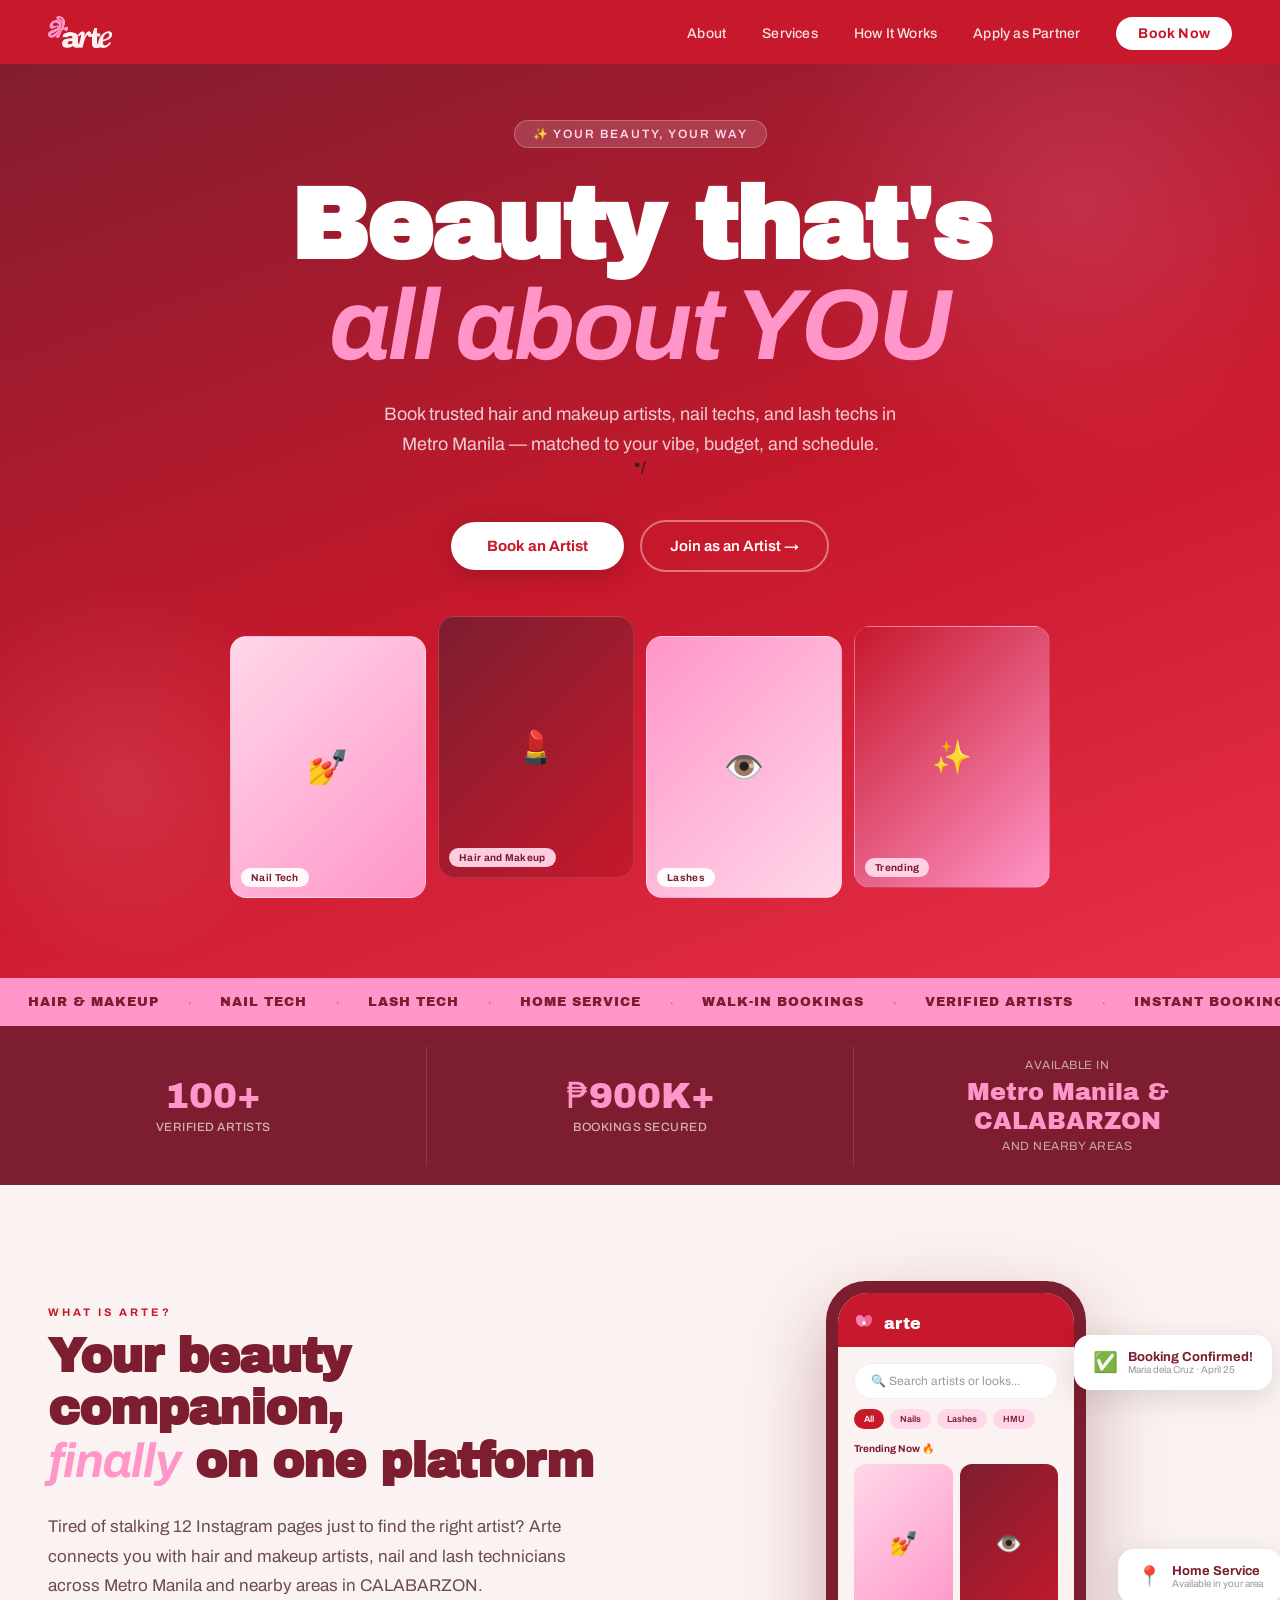
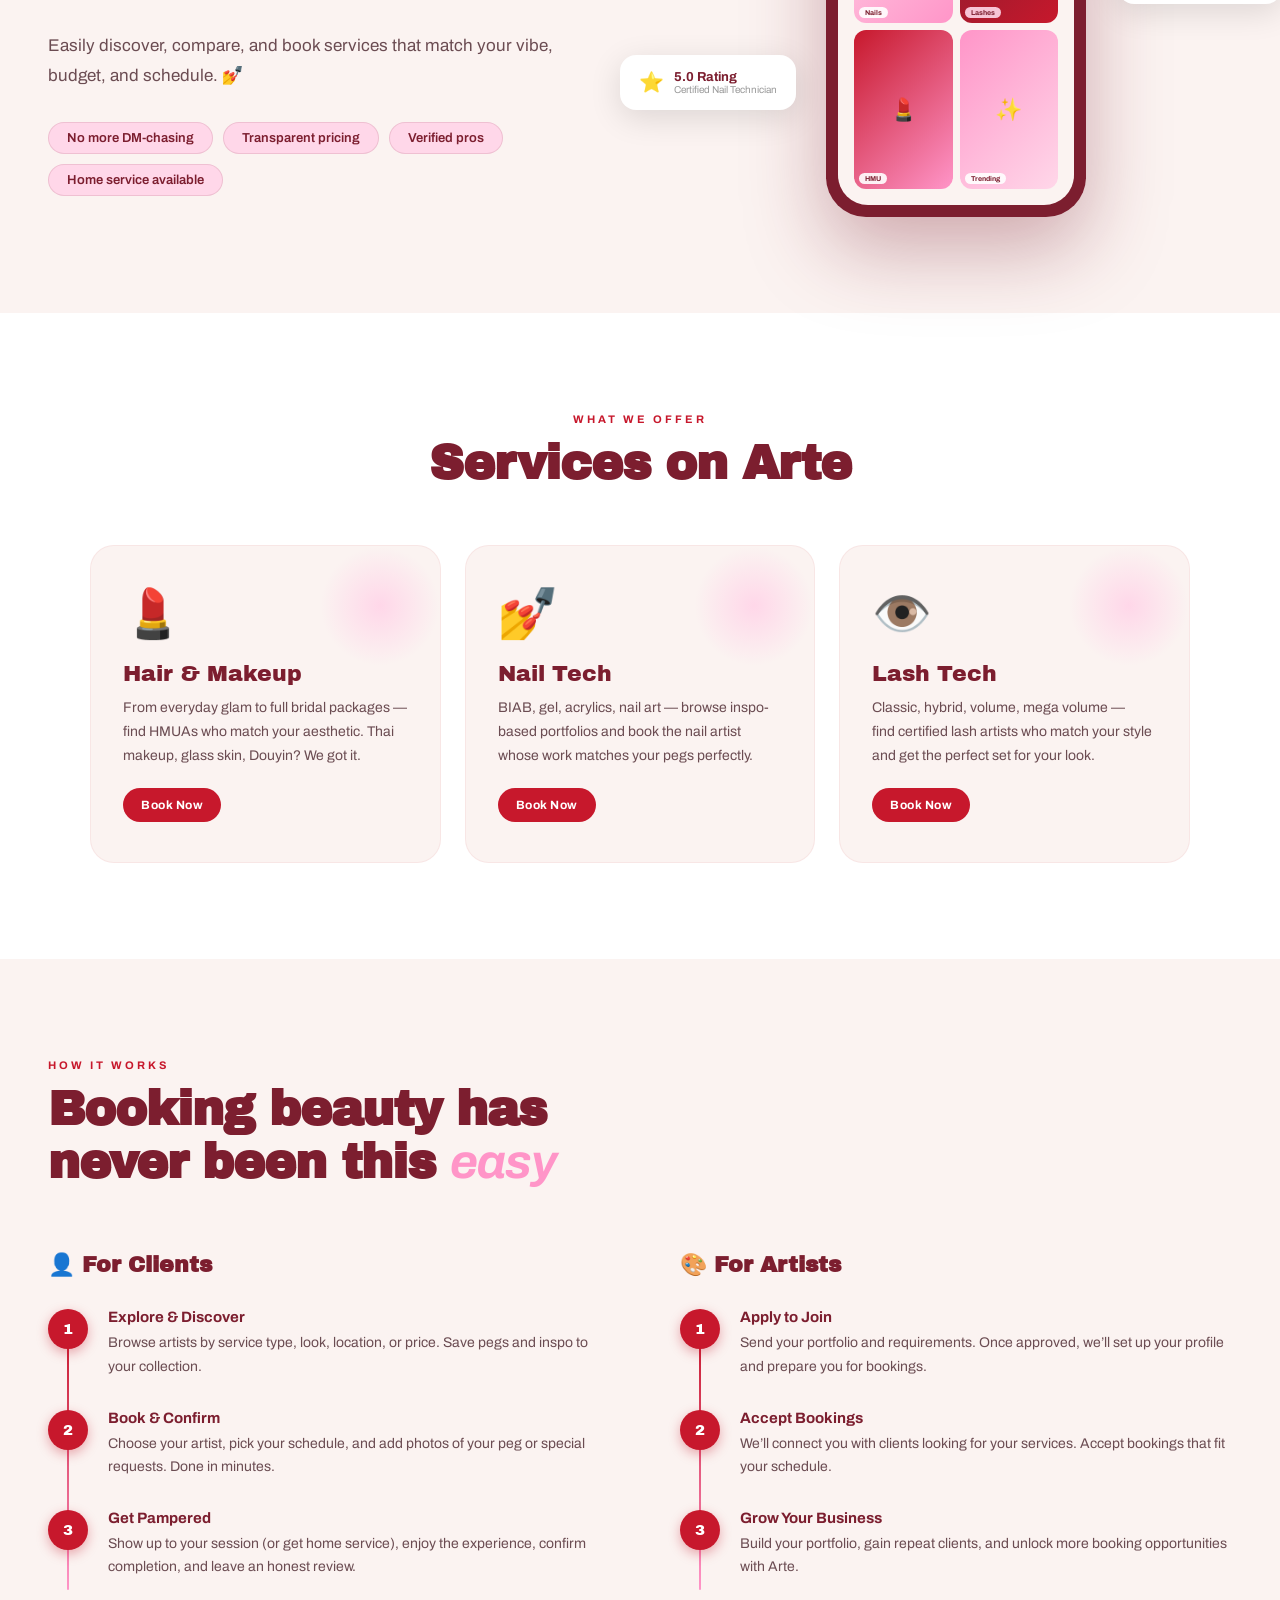
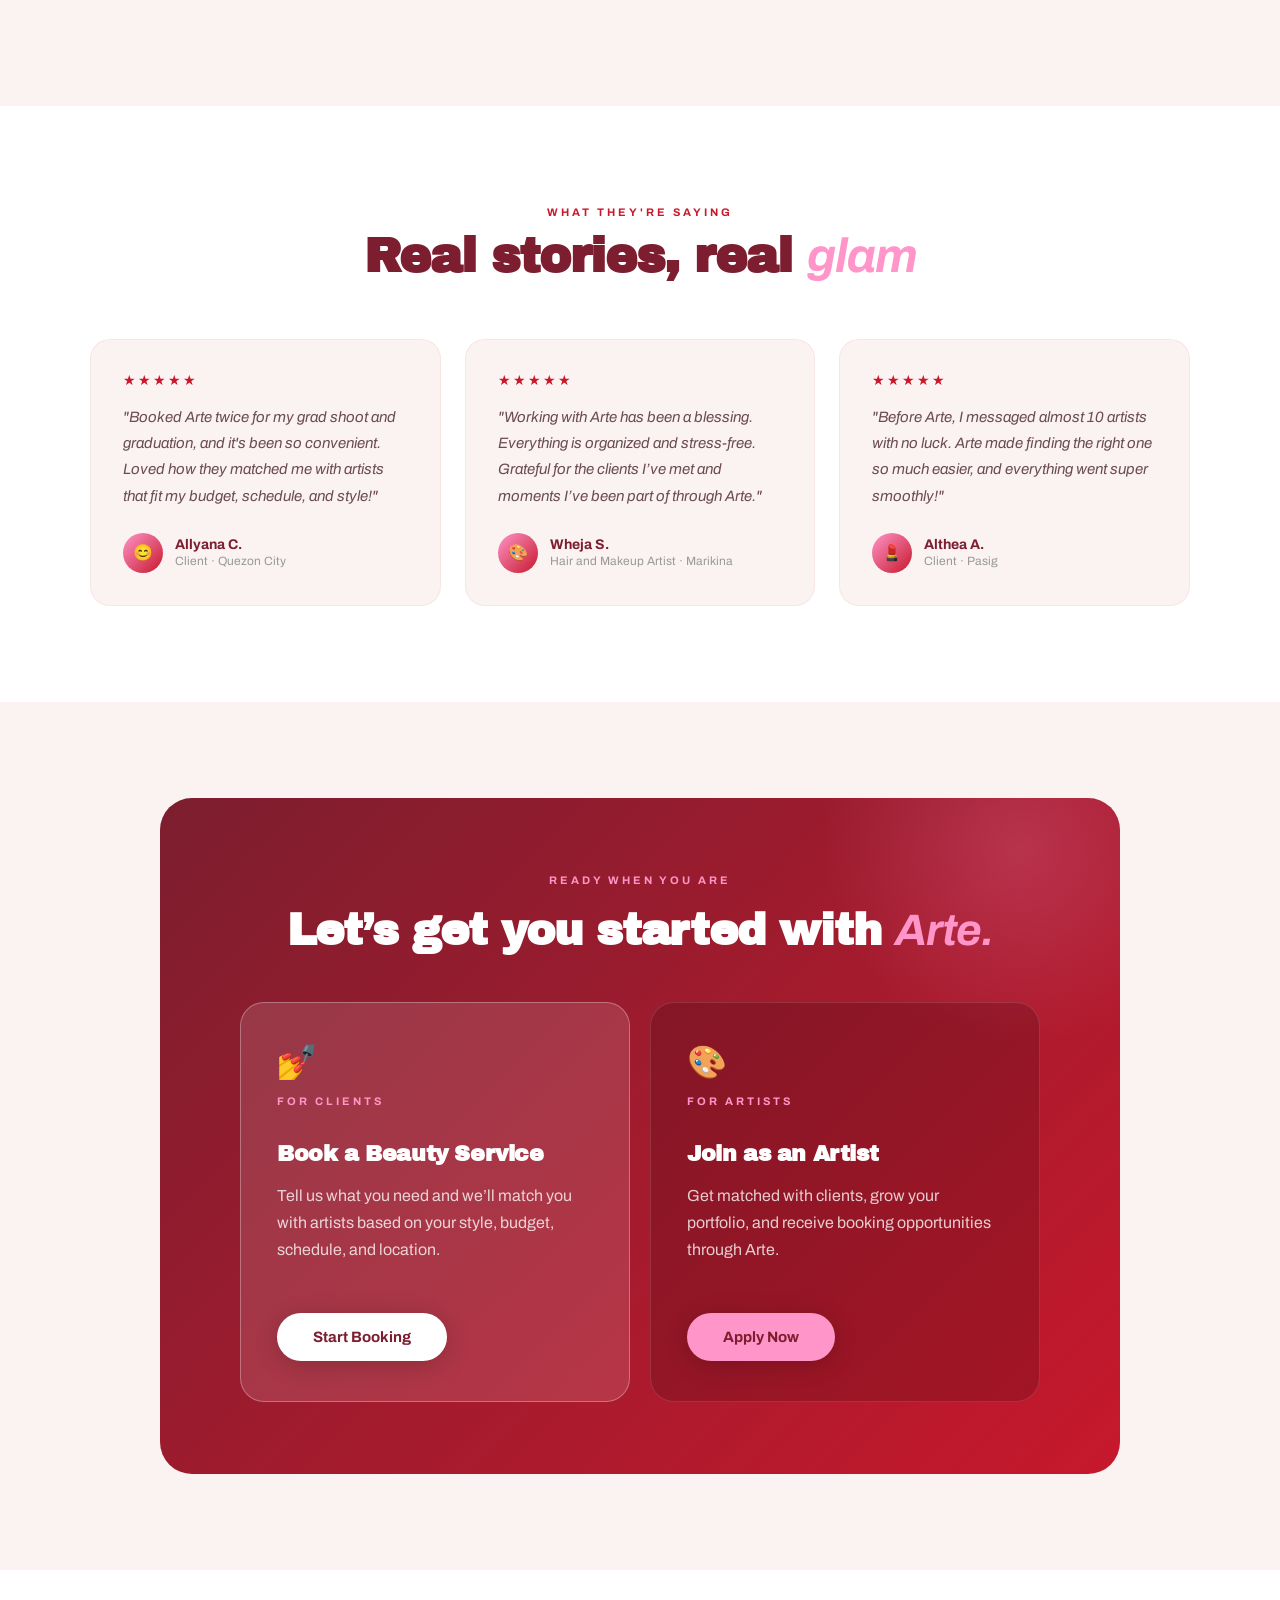
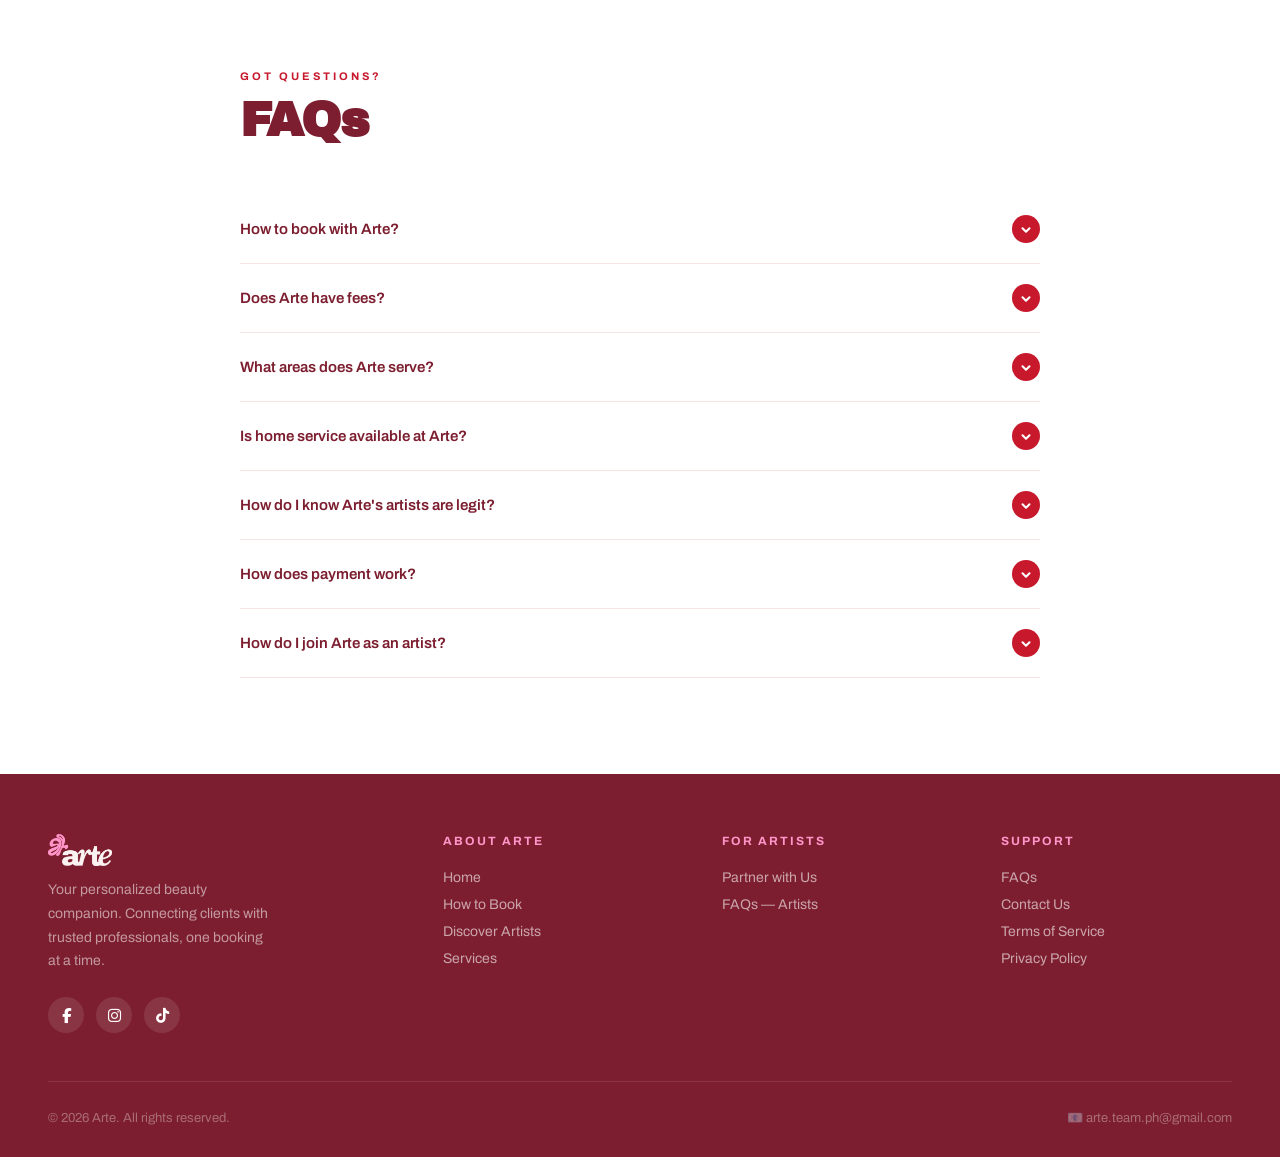
==== index.html @ f1c58ef0 "Add files via upload" ====
<!DOCTYPE html>
<html lang="en">
<head>
<meta charset="UTF-8">
<meta name="viewport" content="width=device-width, initial-scale=1.0">
<title>Arte — Book Hair & Makeup, Nail & Lash Services in Metro Manila</title>
<meta name="description" content="Book trusted hair and makeup artists, nail technicians, and lash techs in Metro Manila and nearby areas. Arte helps match you with beauty professionals based on your style, budget, schedule, and location.">
<link rel="canonical" href="https://arte.ph/">

<link rel="preconnect" href="https://fonts.googleapis.com">
<link rel="preconnect" href="https://fonts.gstatic.com" crossorigin>
<link href="https://fonts.googleapis.com/css2?family=Archivo+Black&family=Archivo:ital,wght@0,300;0,400;0,500;0,600;1,400;1,700&family=UKIJ+Ruqi&display=swap" rel="stylesheet">
<link rel="stylesheet" href="https://cdnjs.cloudflare.com/ajax/libs/font-awesome/6.5.0/css/all.min.css">
<link rel="stylesheet" href="styles.css">

<meta property="og:type" content="website">
<meta property="og:title" content="Arte — Find & Book Your Look">
<meta property="og:description" content="Find and book trusted beauty professionals based on your style, budget, and schedule.">
<meta property="og:image" content="https://arte.ph/images/og-cover.jpg">
<meta property="og:url" content="https://arte.ph/">

</head>

<script>
  fetch('components/header.html')
    .then(res => res.text())
    .then(data => document.getElementById('header').innerHTML = data);

  fetch('components/footer.html')
    .then(res => res.text())
    .then(data => document.getElementById('footer').innerHTML = data);
</script>

<body>

<!-- NAV -->
<div id="header"></div>

<!-- HERO -->
<section class="hero">
  <div class="hero-eyebrow">✨ Your beauty, your way</div>
  <h1 class="hero-headline">Beauty that's<br><em>all about YOU</em></h1>
  <p class="hero-sub">Book trusted hair and makeup artists, nail techs, and lash techs in Metro Manila — matched to your vibe, budget, and schedule.</p>*/
  <!-- SUB-TEXT UNDER HERO
   <p class="hero-sub-small">
    Available across Metro Manila and nearby areas in CALABARZON.
  </p>
  -->
  <div class="hero-actions">
    <a href="how-to-book.html" class="btn-primary">Book an Artist</a>
    <a href="for-artists.html" class="btn-ghost">Join as an Artist →</a>
  </div>
  <div class="hero-mosaic">
    <div class="mosaic-item" style="background: linear-gradient(135deg,#FFD7E9,#FF95C8);">
      <div class="mosaic-placeholder">💅</div>
      <span class="mosaic-tag">Nail Tech</span>
    </div>
    <div class="mosaic-item" style="background: linear-gradient(135deg,#7C1E2F,#C7182C);">
      <div class="mosaic-placeholder">💄</div>
      <span class="mosaic-tag" style="background: rgba(255,215,233,0.95);">Hair and Makeup</span>
    </div>
    <div class="mosaic-item" style="background: linear-gradient(135deg,#FF95C8,#FFD7E9);">
      <div class="mosaic-placeholder">👁️</div>
      <span class="mosaic-tag">Lashes</span>
    </div>
    <div class="mosaic-item" style="background: linear-gradient(135deg,#C7182C,#FF95C8);">
      <div class="mosaic-placeholder">✨</div>
      <span class="mosaic-tag" style="background: rgba(255,215,233,0.95);">Trending</span>
    </div>
  </div>
</section>

<!-- MARQUEE -->
<div class="marquee-strip">
  <div class="marquee-inner">
    <span class="marquee-item">Hair &amp; Makeup</span><span class="marquee-dot">·</span>
    <span class="marquee-item">Nail Tech</span><span class="marquee-dot">·</span>
    <span class="marquee-item">Lash Tech</span><span class="marquee-dot">·</span>
    <span class="marquee-item">Home Service</span><span class="marquee-dot">·</span>
    <span class="marquee-item">Walk-In Bookings</span><span class="marquee-dot">·</span>
    <span class="marquee-item">Verified Artists</span><span class="marquee-dot">·</span>
    <span class="marquee-item">Instant Booking</span><span class="marquee-dot">·</span>
    <span class="marquee-item">Arte PH</span><span class="marquee-dot">·</span>
    <!-- duplicate for seamless loop -->
    <span class="marquee-item">Hair &amp; Makeup</span><span class="marquee-dot">·</span>
    <span class="marquee-item">Nail Tech</span><span class="marquee-dot">·</span>
    <span class="marquee-item">Lash Tech</span><span class="marquee-dot">·</span>
    <span class="marquee-item">Home Service</span><span class="marquee-dot">·</span>
    <span class="marquee-item">Walk-In Bookings</span><span class="marquee-dot">·</span>
    <span class="marquee-item">Verified Artists</span><span class="marquee-dot">·</span>
    <span class="marquee-item">Instant Booking</span><span class="marquee-dot">·</span>
    <span class="marquee-item">Arte PH</span><span class="marquee-dot">·</span>
  </div>
</div>

<!-- STATS -->
<div class="stat-strip">
  <div class="stat-item reveal">
    <div class="stat-number">100+</div>
    <div class="stat-label">Verified Artists</div>
  </div>
  <div class="stat-item reveal">
    <div class="stat-number">₱900K+</div>
    <div class="stat-label">Bookings Secured</div>
  </div>
  <div class="stat-item reveal service-area">
    <div class="area-label">Available in</div>
    <div class="area-main">Metro Manila & CALABARZON</div>
    <div class="area-sub">and nearby areas</div>
  </div>
</div>

<!-- WHAT IS ARTE -->
<section id="about" style="padding: 96px 48px; background: var(--cream);">
  <div class="about section-wrap reveal">
    <div class="about-text">
      <div class="section-label">What is Arte?</div>
      <h2 class="section-title">Your beauty companion,<br><em>finally</em> on one platform</h2>
      <p>Tired of stalking 12 Instagram pages just to find the right artist? Arte connects you with hair and makeup artists, nail and lash technicians across Metro Manila and nearby areas in CALABARZON. <br><br>Easily discover, compare, and book services that match your vibe, budget, and schedule. 💅</p>
      <div class="about-badges">
        <span class="badge">No more DM-chasing</span>
        <span class="badge">Transparent pricing</span>
        <span class="badge">Verified pros</span>
        <span class="badge">Home service available</span>
      </div>
    </div>
    <div class="about-visual" style="display:flex; align-items:center; justify-content:center; position:relative; min-height: 460px;">
      <div class="phone-mockup">
        <div class="phone-shell">
          <div class="phone-screen">
            <div class="phone-header">
              <svg width="20" height="20" viewBox="0 0 36 36" fill="none">
                <ellipse cx="12" cy="14" rx="8" ry="11" fill="#FF95C8" opacity="0.85" transform="rotate(-25 12 14)"/>
                <ellipse cx="24" cy="14" rx="8" ry="11" fill="#FF95C8" opacity="0.65" transform="rotate(25 24 14)"/>
                <circle cx="18" cy="18" r="3" fill="#fff" opacity="0.9"/>
              </svg>
              <span class="phone-logo">arte</span>
            </div>
            <div class="phone-content">
              <div class="phone-search">🔍 Search artists or looks...</div>
              <div class="phone-filters">
                <span class="phone-filter active">All</span>
                <span class="phone-filter">Nails</span>
                <span class="phone-filter">Lashes</span>
                <span class="phone-filter">HMU</span>
              </div>
              <div style="font-size:10px; font-weight:700; color:#7C1E2F; margin-top:4px;">Trending Now 🔥</div>
              <div class="phone-grid">
                <div class="phone-card" style="background: linear-gradient(135deg,#FFD7E9,#FF95C8);">💅<span class="phone-card-tag">Nails</span></div>
                <div class="phone-card" style="background: linear-gradient(135deg,#7C1E2F,#C7182C);">👁️<span class="phone-card-tag" style="background:rgba(255,215,233,0.9); color:#7C1E2F;">Lashes</span></div>
                <div class="phone-card" style="background: linear-gradient(135deg,#C7182C,#FF95C8);">💄<span class="phone-card-tag">HMU</span></div>
                <div class="phone-card" style="background: linear-gradient(135deg,#FF95C8,#FFD7E9);">✨<span class="phone-card-tag">Trending</span></div>
              </div>
            </div>
          </div>
        </div>
      </div>
      <div class="float-card float-card-1">
        <span class="icon">✅</span>
        <div>
          <strong>Booking Confirmed!</strong>
          <small>Maria dela Cruz  · April 25</small>
        </div>
      </div>
      <div class="float-card float-card-2">
        <span class="icon">⭐</span>
        <div>
          <strong>5.0 Rating</strong>
          <small>Certified Nail Technician</small>
        </div>
      </div>
      <div class="float-card float-card-3">
        <span class="icon">📍</span>
        <div>
          <strong>Home Service</strong>
          <small>Available in your area</small>
        </div>
      </div>
    </div>
  </div>
</section>

<!-- SERVICES -->
<section id="services" class="services-section">
  <div class="section-label">What We Offer</div>
  <h2 class="section-title">Services on Arte</h2>
  <div class="services-grid reveal">
    <div class="service-card">
      <span class="service-emoji">💄</span>
      <div class="service-name">Hair &amp; Makeup</div>
      <p class="service-desc">From everyday glam to full bridal packages — find HMUAs who match your aesthetic. Thai makeup, glass skin, Douyin? We got it.</p>
      <a href="https://how-to-book.html" class="service-btn">Book Now</a>
    </div>
    <div class="service-card">
      <span class="service-emoji">💅</span>
      <div class="service-name">Nail Tech</div>
      <p class="service-desc">BIAB, gel, acrylics, nail art — browse inspo-based portfolios and book the nail artist whose work matches your pegs perfectly.</p>
      <a href="https://how-to-book.html" class="service-btn">Book Now</a>
    </div>
    <div class="service-card">
      <span class="service-emoji">👁️</span>
      <div class="service-name">Lash Tech</div>
      <p class="service-desc">Classic, hybrid, volume, mega volume — <br> find certified lash artists who match your style and get the perfect set for your look.</p>
      <a href="https://how-to-book.html" class="service-btn">Book Now</a>
    </div>
  </div>
</section>

<!-- HOW IT WORKS -->
<section id="how" style="padding: 96px 48px; background: var(--cream);">
  <div class="section-wrap">
    <div class="section-label reveal">How It Works</div>
    <h2 class="section-title reveal" style="max-width: 520px; margin-bottom: 64px;">Booking beauty has never been this <em>easy</em></h2>
    <div class="how-section">
      <div class="how-block reveal">
        <h3>👤 For Clients</h3>
        <div class="steps">
          <div class="step">
            <div class="step-num">1</div>
            <div class="step-content">
              <h4>Explore &amp; Discover</h4>
              <p>Browse artists by service type, look, location, or price. Save pegs and inspo to your collection.</p>
            </div>
          </div>
          <div class="step">
            <div class="step-num">2</div>
            <div class="step-content">
              <h4>Book &amp; Confirm</h4>
              <p>Choose your artist, pick your schedule, and add photos of your peg or special requests. Done in minutes.</p>
            </div>
          </div>
          <div class="step">
            <div class="step-num">3</div>
            <div class="step-content">
              <h4>Get Pampered</h4>
              <p>Show up to your session (or get home service), enjoy the experience, confirm completion, and leave an honest review.</p>
            </div>
          </div>
        </div>
      </div>
      <div class="how-block reveal">
        <h3>🎨 For Artists</h3>
        <div class="steps">
          <div class="step">
            <div class="step-num">1</div>
            <div class="step-content">
              <h4>Apply to Join</h4>
              <p>Send your portfolio and requirements. Once approved, we’ll set up your profile and prepare you for bookings.</p>
            </div>
          </div>
          <div class="step">
            <div class="step-num">2</div>
            <div class="step-content">
              <h4>Accept Bookings</h4>
              <p>We’ll connect you with clients looking for your services. Accept bookings that fit your schedule.</p>
            </div>
          </div>
          <div class="step">
            <div class="step-num">3</div>
            <div class="step-content">
              <h4>Grow Your Business</h4>
              <p>Build your portfolio, gain repeat clients, and unlock more booking opportunities with Arte.</p>
            </div>
          </div>
        </div>
      </div>
    </div>
  </div>
</section>

<!-- TESTIMONIALS -->
<section class="testimonials">
  <div class="section-label" style="text-align:center;">What They're Saying</div>
  <h2 class="section-title">Real stories, real <em>glam</em></h2>
  <div class="testi-grid reveal">
    <div class="testi-card">
      <div class="testi-stars">★★★★★</div>
      <p class="testi-quote">"Booked Arte twice for my grad shoot and graduation, and it's been so convenient. Loved how they matched me with artists that fit my budget, schedule, and style!"</p>
      <div class="testi-author">
        <div class="testi-avatar">😊</div>
        <div>
          <div class="testi-name">Allyana C.</div>
          <div class="testi-role">Client · Quezon City</div>
        </div>
      </div>
    </div>
    <div class="testi-card">
      <div class="testi-stars">★★★★★</div>
      <p class="testi-quote">"Working with Arte has been a blessing. Everything is organized and stress-free. Grateful for the clients I’ve met and moments I’ve been part of through Arte."</p>
      <div class="testi-author">
        <div class="testi-avatar">🎨</div>
        <div>
          <div class="testi-name">Wheja S.</div>
          <div class="testi-role">Hair and Makeup Artist · Marikina</div>
        </div>
      </div>
    </div>
    <div class="testi-card">
      <div class="testi-stars">★★★★★</div>
      <p class="testi-quote">"Before Arte, I messaged almost 10 artists with no luck. Arte made finding the right one so much easier, and everything went super smoothly!"</p>
      <div class="testi-author">
        <div class="testi-avatar">💄</div>
        <div>
          <div class="testi-name">Althea A.</div>
          <div class="testi-role">Client · Pasig</div>
        </div>
      </div>
    </div>
  </div>
</section>

<!-- PARTNER -->
<section id="partner" class="partner-section">
  <div class="partner-inner" style="flex-direction: column; gap: 12px; max-width: 960px;">
    <div class="section-label reveal">Ready when you are</div>
    <h2 class="section-title reveal" style="margin-bottom: 48px;">Let’s get you started with <em>Arte.</em></h2>
    <div class="partner-split reveal">

      <!-- Clients -->
      <div class="partner-card partner-card-light">
        <span style="font-size: 32px;">💅</span>
        <div class="section-label" style="color: var(--pink);">For Clients</div>
        <h3 class="partner-card-title">Book a Beauty Service</h3>
        <p class="partner-card-text">Tell us what you need and we’ll match you with artists based on your style, budget, schedule, and location.</p>
        <a href="how-to-book.html" class="btn-primary" style="background: var(--white); color: var(--red-dark);">Start Booking</a>
      </div>

      <!-- Artists -->
      <div class="partner-card partner-card-dark">
        <span style="font-size: 32px;">🎨</span>
        <div class="section-label" style="color: var(--pink);">For Artists</div>
        <h3 class="partner-card-title">Join as an Artist</h3>
        <p class="partner-card-text">Get matched with clients, grow your portfolio, and receive booking opportunities through Arte.</p>
        <a href="for-artists.html" class="btn-primary" style="background: var(--pink); color: var(--red-dark);">Apply Now</a>
      </div>

    </div>
  </div>
</section>

<!-- FAQ -->
<section id="faqs" style="padding: 96px 48px; background: var(--white);">
  <div class="faq-section" style="padding:0; max-width:800px; margin:0 auto;">
    <div class="section-label reveal">Got Questions?</div>
    <h2 class="section-title reveal">FAQs</h2>
    <div style="margin-top: 40px;">
      <div class="faq-item reveal" onclick="toggleFaq(this)">
        <div class="faq-question">How to book with Arte? 

          <span class="faq-toggle">
            <svg viewBox="0 0 24 24">
              <path d="M6 9l6 6 6-6" stroke="currentColor" stroke-width="3.5" fill="none" stroke-linecap="round" stroke-linejoin="round"/>
            </svg>
          </span>

        </div>
        <div class="faq-answer">Browse artists, choose your service, pick a time slot, add your pegs or requests, and confirm. After the booking is confirmed, the artist will contact you to finalize the details.</div>
      </div>
      <div class="faq-item reveal" onclick="toggleFaq(this)">
        <div class="faq-question">Does Arte have fees? 

          <span class="faq-toggle">
            <svg viewBox="0 0 24 24">
              <path d="M6 9l6 6 6-6" stroke="currentColor" stroke-width="3.5" fill="none" stroke-linecap="round" stroke-linejoin="round"/>
            </svg>
          </span>

        </div>
        <div class="faq-answer">Arte Access applies per booking: ₱250 for bookings below ₱5,000, or 5% for bookings ₱5,000 and above. This covers artist matching, coordination, and booking support, including last-minute changes.</div>
      </div>
      
      <div class="faq-item reveal" onclick="toggleFaq(this)">
        <div class="faq-question">What areas does Arte serve? 

          <span class="faq-toggle">
            <svg viewBox="0 0 24 24">
              <path d="M6 9l6 6 6-6" stroke="currentColor" stroke-width="3.5" fill="none" stroke-linecap="round" stroke-linejoin="round"/>
            </svg>
          </span>

        </div>
        <div class="faq-answer">Arte primarily operates across Metro Manila and nearby areas in CALABARZON, but we’re not limited to these locations. If you’re outside these areas, let us know and we’ll do our best to assist you.</div>
      </div>

      <div class="faq-item reveal" onclick="toggleFaq(this)">
        <div class="faq-question">Is home service available at Arte? 

          <span class="faq-toggle">
            <svg viewBox="0 0 24 24">
              <path d="M6 9l6 6 6-6" stroke="currentColor" stroke-width="3.5" fill="none" stroke-linecap="round" stroke-linejoin="round"/>
            </svg>
          </span>

        </div>
        <div class="faq-answer">Yes, home service is available! When booking, you can choose between Walk-In (going to the artist's studio) or Home Service (that artist will come to you). Home service requires you to provide your address, and travel fees may apply.</div>
      </div>

      <div class="faq-item reveal" onclick="toggleFaq(this)">
        <div class="faq-question">How do I know Arte's artists are legit? 

          <span class="faq-toggle">
            <svg viewBox="0 0 24 24">
              <path d="M6 9l6 6 6-6" stroke="currentColor" stroke-width="3.5" fill="none" stroke-linecap="round" stroke-linejoin="round"/>
            </svg>
          </span>

        </div>
        <div class="faq-answer">All artists on Arte go through a verification and evaluation process.</div>
      </div>
      <div class="faq-item reveal" onclick="toggleFaq(this)">
        <div class="faq-question">How does payment work? 

          <span class="faq-toggle">
            <svg viewBox="0 0 24 24">
              <path d="M6 9l6 6 6-6" stroke="currentColor" stroke-width="3.5" fill="none" stroke-linecap="round" stroke-linejoin="round"/>

        </div>
        <div class="faq-answer">A downpayment is collected through Arte at the time of booking to secure your slot. The remaining balance is settled directly with the artist after the session. Arte holds the downpayment until the session is completed.</div>
      </div>
      <div class="faq-item reveal" onclick="toggleFaq(this)">
        <div class="faq-question">How do I join Arte as an artist? 
          
          <span class="faq-toggle">
            <svg viewBox="0 0 24 24">
              <path d="M6 9l6 6 6-6" stroke="currentColor" stroke-width="3.5" fill="none" stroke-linecap="round" stroke-linejoin="round"/>
            </svg>
          </span>

        </div>
        <div class="faq-answer">Click “Apply Now,” send us a DM, and submit your details. Our team will review your application, and once approved, we’ll set up your portfolio and connect you with clients.</div>
      </div>
    </div>
  </div>
</section>

<!-- FOOTER -->
<div id="footer"></div>



<script>
  // Scroll reveal
  const reveals = document.querySelectorAll('.reveal');
  const observer = new IntersectionObserver((entries) => {
    entries.forEach((entry, i) => {
      if (entry.isIntersecting) {
        setTimeout(() => entry.target.classList.add('visible'), i * 80);
        observer.unobserve(entry.target);
      }
    });
  }, { threshold: 0.12 });
  reveals.forEach(el => observer.observe(el));

  // FAQ toggle
  function toggleFaq(el) {
    el.classList.toggle('open');
  }

  // Heart button toggle
  document.querySelectorAll('.heart-btn').forEach(btn => {
    btn.addEventListener('click', () => {
      btn.textContent = btn.textContent === '🤍' ? '❤️' : '🤍';
    });
  });

  // Smooth active nav highlight
  const navLinks = document.querySelectorAll('.nav-links a:not(.nav-cta)');
  const sections = document.querySelectorAll('section[id]');
  window.addEventListener('scroll', () => {
    let current = '';
    sections.forEach(sec => {
      if (window.scrollY >= sec.offsetTop - 100) current = sec.id;
    });
    navLinks.forEach(link => {
      link.style.color = link.getAttribute('href') === `#${current}` ? 'white' : 'rgba(255,255,255,0.88)';
    });
  });



  fetch('components/header.html')
  .then(res => res.text())
  .then(data => {
    document.getElementById('header').innerHTML = data;

    const toggle = document.querySelector('.nav-toggle');
    const links = document.querySelector('.nav-links');

    toggle.addEventListener('click', () => {
      links.classList.toggle('open');
    });
  });
</script>
</body>
</html>
---- styles.css ----
*, *::before, *::after { box-sizing: border-box; margin: 0; padding: 0; }

  :root {
    --red: #C7182C;
    --red-dark: #7C1E2F;
    --pink: #FF95C8;
    --blush: #FFD7E9;
    --cream: #FBF3F1;
    --white: #ffffff;
    --text: #1a1a1a;
    --text-muted: #6b4c52;
  }

  html { scroll-behavior: smooth; }

  body {
    font-family: 'Archivo', sans-serif;
    background: var(--cream);
    color: var(--text);
    overflow-x: hidden;
  }

  /* ─── NAV ─── */
  nav {
    position: fixed;
    top: 0; left: 0; right: 0;
    z-index: 100;
    background: var(--red);
    display: flex;
    align-items: center;
    justify-content: space-between;
    padding: 0 48px;
    height: 64px;
  }

  .nav-logo {
    display: flex;
    align-items: center;
    gap: 8px;
    text-decoration: none;
  }

  .nav-toggle {
    display: none;
    width: 48px;
    height: 48px;
    border-radius: 10px;
    background: transparent;
    border: 2px solid transparent;
    color: white;
    font-size: 26px;
    cursor: pointer;
    transition: background 0.2s ease, transform 0.2s ease, border-color 0.2s ease;
  }

  .nav-toggle:hover {
    background: rgba(255,255,255,0.12);
    transform: scale(1.05);
    border-color: var(--blush);
  }

  @media (max-width: 900px) {
    .nav-toggle {
        display: flex;
        align-items: center;
        justify-content: center;
    }

    .nav-links li a {
        display: inline-block;
        padding: 10px 18px;
        border-radius: 100px;
        transition: background 0.2s ease, transform 0.2s ease;
    }

    .nav-links li a:hover {
        background: rgba(255,255,255,0.12);
        transform: translateY(-2px);
    }

    .nav-links .nav-cta {
        background: white;
        color: var(--red) !important;
        padding: 14px 38px;
        margin-top: 10px;
    }

    .nav-links .nav-cta:hover {
        background: var(--blush) !important;
        transform: translateY(-2px);
    }

    .nav-links {
        display: flex;
        position: absolute;
        top: 64px;
        left: 0;
        right: 0;
        background: var(--red);
        flex-direction: column;
        gap: 18px;
        padding: 0 24px;
        text-align: center;

        max-height: 0;
        overflow: hidden;
        opacity: 0;
        transform: translateY(-16px);
        pointer-events: none;

        transition:
            max-height 0.45s ease,
            opacity 0.3s ease,
            transform 0.3s ease,
            padding 0.3s ease;
    }

    .nav-links.open {
        max-height: 520px;
        opacity: 1;
        transform: translateY(0);
        pointer-events: auto;
        padding: 40px 24px 32px;
    }
    }

  /* SVG butterfly logo */
  .logo-mark {
    width: 36px;
    height: 36px;
  }

  .logo-text {
    font-family: 'Archivo Black', sans-serif;
    font-size: 26px;
    color: var(--white);
    letter-spacing: -0.5px;
  }

  .nav-links {
    display: flex;
    align-items: center;
    gap: 36px;
    list-style: none;
  }

  .nav-links a {
    color: rgba(255,255,255,0.88);
    text-decoration: none;
    font-size: 14px;
    font-weight: 500;
    letter-spacing: 0.2px;
    transition: color 0.2s;
  }
  .nav-links a:hover { color: var(--white); }

  .nav-cta {
    background: var(--white);
    color: var(--red) !important;
    font-weight: 700 !important;
    padding: 9px 22px;
    border-radius: 100px;
    transition: background 0.2s, color 0.2s !important;
  }
  .nav-cta:hover {
    background: var(--blush) !important;
  }

  /* ─── HERO ─── */
  .hero {
    min-height: 100vh;
    background: linear-gradient(160deg, var(--red-dark) 0%, var(--red) 55%, #e8304a 100%);
    position: relative;
    display: flex;
    flex-direction: column;
    align-items: center;
    justify-content: center;
    text-align: center;
    padding: 120px 48px 80px;
    overflow: hidden;
  }

  /* Decorative blobs */
  .hero::before {
    content: '';
    position: absolute;
    width: 600px; height: 600px;
    background: radial-gradient(circle, rgba(255,149,200,0.18) 0%, transparent 70%);
    top: -100px; right: -100px;
    border-radius: 50%;
    pointer-events: none;
  }
  .hero::after {
    content: '';
    position: absolute;
    width: 400px; height: 400px;
    background: radial-gradient(circle, rgba(255,215,233,0.12) 0%, transparent 70%);
    bottom: 0; left: -80px;
    border-radius: 50%;
    pointer-events: none;
  }

  .hero-eyebrow {
    display: inline-block;
    background: rgba(255,255,255,0.15);
    backdrop-filter: blur(8px);
    border: 1px solid rgba(255,255,255,0.25);
    color: var(--blush);
    font-size: 12px;
    font-weight: 600;
    letter-spacing: 2px;
    text-transform: uppercase;
    padding: 6px 18px;
    border-radius: 100px;
    margin-bottom: 28px;
    animation: fadeUp 0.7s ease both;
  }

  .hero-headline {
    font-family: 'Archivo Black', sans-serif;
    font-size: clamp(52px, 8vw, 100px);
    line-height: 1.0;
    color: var(--white);
    letter-spacing: -2px;
    animation: fadeUp 0.7s 0.1s ease both;
    position: relative;
    z-index: 1;
  }

  .hero-headline em {
    font-style: italic;
    color: var(--pink);
    font-family: 'Archivo', sans-serif;
    font-weight: 700;
  }

  .hero-sub {
    margin-top: 24px;
    font-size: 18px;
    color: rgba(255,255,255,0.78);
    max-width: 520px;
    line-height: 1.65;
    animation: fadeUp 0.7s 0.2s ease both;
  }

  /* INDEX - SUB-TEXT UNDER HERO */
  /*.hero-sub-small {
    margin-top: 12px;
    font-size: 15px;
    color: rgba(255, 255, 255, 0.435);
    max-width: 520px;
    line-height: 1.65;
    animation: fadeUp 0.7s 0.2s ease both;
  }
  */

  .hero-actions {
    margin-top: 44px;
    display: flex;
    gap: 16px;
    align-items: center;
    animation: fadeUp 0.7s 0.3s ease both;
    flex-wrap: wrap;
    justify-content: center;
  }

  .btn-primary {
    background: var(--white);
    color: var(--red);
    font-weight: 700;
    font-size: 15px;
    padding: 16px 36px;
    border-radius: 100px;
    text-decoration: none;
    border: none;
    cursor: pointer;
    transition: transform 0.2s, box-shadow 0.2s;
    box-shadow: 0 4px 24px rgba(0,0,0,0.18);
  }
  .btn-primary:hover { transform: translateY(-2px); box-shadow: 0 8px 32px rgba(0,0,0,0.25); }

  .btn-ghost {
    color: var(--white);
    font-weight: 600;
    font-size: 15px;
    padding: 16px 28px;
    border-radius: 100px;
    text-decoration: none;
    border: 2px solid rgba(255,255,255,0.4);
    cursor: pointer;
    transition: border-color 0.2s, background 0.2s;
  }
  .btn-ghost:hover { border-color: var(--white); background: rgba(255,255,255,0.08); }

  /* Floating image mosaic */
  .hero-mosaic {
    margin-top: 64px;
    display: grid;
    grid-template-columns: repeat(4, 1fr);
    gap: 12px;
    max-width: 820px;
    width: 100%;
    animation: fadeUp 0.8s 0.4s ease both;
    position: relative;
    z-index: 1;
  }

  .mosaic-item {
    border-radius: 16px;
    overflow: hidden;
    background: rgba(255,255,255,0.12);
    aspect-ratio: 3/4;
    position: relative;
    border: 1px solid rgba(255,255,255,0.15);
  }
  .mosaic-item:nth-child(2) { transform: translateY(-20px); }
  .mosaic-item:nth-child(4) { transform: translateY(-10px); }

  .mosaic-placeholder {
    width: 100%; height: 100%;
    display: flex;
    align-items: center;
    justify-content: center;
    font-size: 32px;
  }

  .mosaic-tag {
    position: absolute;
    bottom: 10px; left: 10px;
    background: rgba(255,255,255,0.92);
    color: var(--red-dark);
    font-size: 10px;
    font-weight: 700;
    padding: 4px 10px;
    border-radius: 100px;
    letter-spacing: 0.3px;
  }

  /* ─── FLOATING STAT PILLS ─── */
  .stat-strip {
    background: var(--red-dark);
    display: flex;
    align-items: center;
    justify-content: center;
    gap: 0;
    padding: 0;
    overflow: hidden;
  }

  .stat-item {
    flex: 1;
    display: flex;
    align-items: center;
    justify-content: center;
    flex-direction: column;
    padding: 32px 24px;
    border-right: 1px solid rgba(255,255,255,0.12);
    text-align: center;
  }
  .stat-item:last-child { border-right: none; }

  .stat-number {
    font-family: 'Archivo Black', sans-serif;
    font-size: 36px;
    color: var(--pink);
    line-height: 1;
  }
  .stat-label {
    font-size: 12px;
    color: rgba(255,255,255,0.65);
    margin-top: 6px;
    font-weight: 500;
    letter-spacing: 0.5px;
    text-transform: uppercase;
  }

  .service-area {
  display: flex;
  flex-direction: column;
  justify-content: center;
  text-align: center;
}

  .area-label {
  font-size: 12px;
  color: rgba(255,255,255,0.6);
  letter-spacing: 0.5px;
  text-transform: uppercase;
  margin-bottom: 6px;
}

  .area-main {
  font-family: 'Archivo Black', sans-serif;
  font-size: 24px; /* smaller than stat-number */
  color: var(--pink);
  line-height: 1.2;
}

  .area-sub {
  font-size: 12px;
  color: rgba(255,255,255,0.6);
  margin-top: 4px;
  letter-spacing: 0.5px;
  text-transform: uppercase;
}

  /* ─── SECTION SHARED ─── */
  section { padding: 96px 48px; }

  .section-label {
    font-size: 11px;
    font-weight: 700;
    letter-spacing: 3px;
    text-transform: uppercase;
    color: var(--red);
    margin-bottom: 16px;
  }

  .section-title {
    font-family: 'Archivo Black', sans-serif;
    font-size: clamp(32px, 4vw, 52px);
    line-height: 1.1;
    color: var(--red-dark);
    letter-spacing: -1px;
  }

  .section-title em {
    font-style: italic;
    font-family: 'Archivo', sans-serif;
    font-weight: 700;
    color: var(--red);
  }

  /* ─── WHAT IS ARTE ─── */
  .about {
    background: var(--cream);
    display: grid;
    grid-template-columns: 1fr 1fr;
    gap: 80px;
    align-items: center;
    max-width: 1200px;
    margin: 0 auto;
  }

  .about-text .section-title { margin-bottom: 24px; }

  .about-text p {
    color: var(--text-muted);
    font-size: 17px;
    line-height: 1.75;
    margin-bottom: 20px;
  }

  .about-badges {
    display: flex;
    gap: 10px;
    flex-wrap: wrap;
    margin-top: 32px;
  }

  .badge {
    background: var(--blush);
    color: var(--red-dark);
    font-size: 13px;
    font-weight: 600;
    padding: 8px 18px;
    border-radius: 100px;
    border: 1.5px solid rgba(124,30,47,0.12);
  }

  .about-visual {
    position: relative;
  }

  .phone-mockup {
    width: 260px;
    margin: 0 auto;
    display: block;
    position: relative;
  }

  .phone-shell {
    background: var(--red-dark);
    border-radius: 40px;
    padding: 12px;
    box-shadow: 0 32px 80px rgba(124,30,47,0.35), 0 0 0 1px rgba(255,255,255,0.08);
  }

  .phone-screen {
    background: var(--cream);
    border-radius: 30px;
    overflow: hidden;
    aspect-ratio: 9/19.5;
    display: flex;
    flex-direction: column;
  }

  .phone-header {
    background: var(--red);
    padding: 20px 16px 14px;
    display: flex;
    align-items: center;
    gap: 10px;
  }

  .phone-logo {
    font-family: 'Archivo Black', sans-serif;
    font-size: 16px;
    color: white;
  }

  .phone-content {
    padding: 16px;
    flex: 1;
    display: flex;
    flex-direction: column;
    gap: 10px;
    overflow: hidden;
  }

  .phone-search {
    background: white;
    border-radius: 100px;
    padding: 10px 16px;
    font-size: 12px;
    color: #999;
    border: 1px solid #eee;
    display: flex;
    align-items: center;
    gap: 6px;
  }

  .phone-filters {
    display: flex;
    gap: 6px;
    flex-wrap: wrap;
  }

  .phone-filter {
    background: var(--blush);
    color: var(--red-dark);
    font-size: 9px;
    font-weight: 600;
    padding: 5px 10px;
    border-radius: 100px;
  }
  .phone-filter.active {
    background: var(--red);
    color: white;
  }

  .phone-grid {
    display: grid;
    grid-template-columns: 1fr 1fr;
    gap: 7px;
    flex: 1;
  }

  .phone-card {
    background: linear-gradient(135deg, var(--blush), var(--pink));
    border-radius: 12px;
    display: flex;
    align-items: center;
    justify-content: center;
    font-size: 22px;
    position: relative;
    overflow: hidden;
  }

  .phone-card-tag {
    position: absolute;
    bottom: 5px; left: 5px;
    background: rgba(255,255,255,0.9);
    font-size: 7px;
    font-weight: 700;
    color: var(--red-dark);
    padding: 2px 6px;
    border-radius: 100px;
  }

  /* Floating cards around phone */
  .float-card {
    position: absolute;
    background: white;
    border-radius: 16px;
    padding: 14px 18px;
    box-shadow: 0 8px 32px rgba(0,0,0,0.12);
    display: flex;
    align-items: center;
    gap: 10px;
    font-size: 13px;
    font-weight: 600;
    color: var(--red-dark);
    white-space: nowrap;
    border: 1px solid rgba(255,255,255,0.9);
  }

  .float-card .icon { font-size: 20px; }

  .float-card-1 { top: 10%; right: -40px; }
  .float-card-2 { bottom: 20%; left: -60px; }
  .float-card-3 { top: 50%; right: -50px; }

  .float-card small {
    display: block;
    font-size: 10px;
    color: #999;
    font-weight: 400;
  }

  /* ─── SERVICES ─── */
  .services-section {
    background: var(--white);
    text-align: center;
  }

  .services-section .section-label,
  .services-section .section-title {
    text-align: center;
  }

  .services-grid {
    display: grid;
    grid-template-columns: repeat(3, 1fr);
    gap: 24px;
    max-width: 1100px;
    margin: 56px auto 0;
  }

  .service-card {
    background: var(--cream);
    border-radius: 24px;
    padding: 40px 32px;
    text-align: left;
    position: relative;
    overflow: hidden;
    transition: transform 0.3s, box-shadow 0.3s;
    border: 1px solid rgba(199,24,44,0.06);
    cursor: pointer;
  }
  .service-card:hover {
    transform: translateY(-6px);
    box-shadow: 0 24px 60px rgba(124,30,47,0.12);
  }

  .service-card::before {
    content: '';
    position: absolute;
    top: 0; right: 0;
    width: 120px; height: 120px;
    background: radial-gradient(circle, var(--blush) 0%, transparent 70%);
    pointer-events: none;
  }

  .service-emoji {
    font-size: 48px;
    margin-bottom: 20px;
    display: block;
  }

  .service-name {
    font-family: 'Archivo Black', sans-serif;
    font-size: 22px;
    color: var(--red-dark);
    margin-bottom: 10px;
  }

  .service-desc {
    font-size: 14px;
    color: var(--text-muted);
    line-height: 1.7;
  }

  .service-btn {
    display: inline-block;
    margin-top: 20px;
    background: var(--red);
    color: white;
    font-size: 12px;
    font-weight: 700;
    padding: 10px 18px;
    border-radius: 100px;
    text-decoration: none; /* removes underline */
    letter-spacing: 0.5px;
    transition: transform 0.2s, box-shadow 0.2s;
  }

  .service-btn:hover {
    transform: translateY(-2px);
    background: #b51527; /* slightly darker red */
  }

  /* ─── HOW IT WORKS ─── */
  .how-section {
    background: var(--cream);
    max-width: 1200px;
    margin: 0 auto;
    display: grid;
    grid-template-columns: 1fr 1fr;
    gap: 80px;
    align-items: start;
  }

  .how-block h3 {
    font-family: 'Archivo Black', sans-serif;
    font-size: 22px;
    color: var(--red-dark);
    margin-bottom: 32px;
    display: flex;
    align-items: center;
    gap: 10px;
  }

  .steps {
    display: flex;
    flex-direction: column;
    gap: 0;
    position: relative;
  }

  .steps::before {
    content: '';
    position: absolute;
    left: 19px; top: 20px; bottom: 20px;
    width: 2px;
    background: linear-gradient(to bottom, var(--red), var(--pink));
    border-radius: 2px;
  }

  .step {
    display: flex;
    gap: 20px;
    align-items: flex-start;
    padding: 0 0 32px;
    position: relative;
    z-index: 1;
  }

  .step-num {
    width: 40px;
    height: 40px;
    border-radius: 50%;
    background: var(--red);
    color: white;
    font-family: 'Archivo Black', sans-serif;
    font-size: 15px;
    display: flex;
    align-items: center;
    justify-content: center;
    flex-shrink: 0;
    box-shadow: 0 4px 12px rgba(199,24,44,0.35);
  }

  .step-content h4 {
    font-weight: 700;
    font-size: 15px;
    color: var(--red-dark);
    margin-bottom: 6px;
  }

  .step-content p {
    font-size: 14px;
    color: var(--text-muted);
    line-height: 1.65;
  }

  /* ─── TRENDING / DISCOVER ─── */
  .discover-section {
    background: var(--white);
    text-align: center;
    padding: 96px 48px;
  }

  .discover-section .section-title { text-align: center; }

  .discover-grid {
    display: grid;
    grid-template-columns: repeat(4, 1fr);
    gap: 16px;
    max-width: 1100px;
    margin: 56px auto 0;
  }

  .discover-card {
    border-radius: 20px;
    overflow: hidden;
    background: var(--blush);
    aspect-ratio: 3/4;
    position: relative;
    cursor: pointer;
    transition: transform 0.3s;
    border: none;
  }
  .discover-card:hover { transform: scale(1.03); }

  .discover-card:nth-child(2) { transform: translateY(-16px); }
  .discover-card:nth-child(2):hover { transform: translateY(-16px) scale(1.03); }
  .discover-card:nth-child(4) { transform: translateY(-8px); }
  .discover-card:nth-child(4):hover { transform: translateY(-8px) scale(1.03); }

  .discover-inner {
    width: 100%; height: 100%;
    display: flex;
    align-items: flex-end;
    padding: 16px;
    background: linear-gradient(to top, rgba(124,30,47,0.7) 0%, transparent 55%);
    position: absolute;
    inset: 0;
  }

  .discover-emoji-bg {
    position: absolute;
    inset: 0;
    display: flex;
    align-items: center;
    justify-content: center;
    font-size: 80px;
    opacity: 0.3;
  }

  .discover-info {
    text-align: left;
    position: relative;
    z-index: 1;
  }

  .discover-info h4 {
    font-family: 'Archivo Black', sans-serif;
    font-size: 14px;
    color: white;
    line-height: 1.3;
  }

  .discover-info span {
    font-size: 11px;
    color: rgba(255,255,255,0.75);
    font-weight: 500;
  }

  .heart-btn {
    position: absolute;
    top: 12px; right: 12px;
    width: 32px; height: 32px;
    background: rgba(255,255,255,0.92);
    border-radius: 50%;
    display: flex;
    align-items: center;
    justify-content: center;
    font-size: 14px;
    border: none;
    cursor: pointer;
    transition: transform 0.2s;
    z-index: 2;
  }
  .heart-btn:hover { transform: scale(1.2); }

  /* ─── PARTNER INVITE ─── */
  .partner-section {
    padding: 96px 48px;
    background: var(--cream);
  }

  .partner-inner {
    max-width: 900px;
    margin: 0 auto;
    background: linear-gradient(135deg, var(--red-dark) 0%, var(--red) 100%);
    border-radius: 32px;
    padding: 72px 80px;
    text-align: center;
    position: relative;
    overflow: hidden;
  }

  .partner-inner::before {
    content: '';
    position: absolute;
    width: 400px; height: 400px;
    background: radial-gradient(circle, rgba(255,149,200,0.2) 0%, transparent 70%);
    top: -150px; right: -100px;
    border-radius: 50%;
    pointer-events: none;
  }

  .envelope-icon {
    font-size: 64px;
    margin-bottom: 24px;
    display: block;
    position: relative;
    z-index: 1;
  }

  .partner-inner .section-label {
    color: var(--pink);
    margin-bottom: 20px;
    position: relative;
    z-index: 1;
  }

  .partner-inner .section-title {
    color: var(--white);
    font-size: clamp(28px, 3.5vw, 44px);
    margin-bottom: 20px;
    position: relative;
    z-index: 1;
  }

  .partner-inner p {
    color: rgba(255,255,255,0.78);
    font-size: 16px;
    line-height: 1.7;
    max-width: 540px;
    margin: 0 auto 36px;
    position: relative;
    z-index: 1;
  }

  .partner-inner .btn-primary {
    background: var(--pink);
    color: var(--red-dark);
    position: relative;
    z-index: 1;
  }

  .partner-inner .btn-primary:hover { background: var(--blush); }

  /* ─── TESTIMONIALS ─── */
  .testimonials {
    background: var(--white);
    text-align: center;
    padding: 96px 48px;
  }

  .testimonials .section-title { margin-bottom: 56px; text-align: center; }

  .testi-grid {
    display: grid;
    grid-template-columns: repeat(3, 1fr);
    gap: 24px;
    max-width: 1100px;
    margin: 0 auto;
  }

  .testi-card {
    background: var(--cream);
    border-radius: 20px;
    padding: 32px;
    text-align: left;
    border: 1px solid rgba(199,24,44,0.06);
    transition: transform 0.3s;
  }
  .testi-card:hover { transform: translateY(-4px); }

  .testi-stars {
    color: var(--red);
    font-size: 14px;
    margin-bottom: 16px;
    letter-spacing: 2px;
  }

  .testi-quote {
    font-size: 15px;
    line-height: 1.75;
    color: var(--text-muted);
    margin-bottom: 24px;
    font-style: italic;
  }

  .testi-author {
    display: flex;
    align-items: center;
    gap: 12px;
  }

  .testi-avatar {
    width: 40px; height: 40px;
    border-radius: 50%;
    background: linear-gradient(135deg, var(--pink), var(--red));
    display: flex;
    align-items: center;
    justify-content: center;
    font-size: 16px;
    flex-shrink: 0;
  }

  .testi-name {
    font-weight: 700;
    font-size: 14px;
    color: var(--red-dark);
  }

  .testi-role {
    font-size: 12px;
    color: #999;
    margin-top: 2px;
  }

   /* Split partner CTA */
  .partner-split {
    display: grid;
    grid-template-columns: 1fr 1fr;
    gap: 20px;
    width: 100%;
  }
  .partner-card {
    border-radius: 24px;
    padding: 40px 36px;
    display: flex;
    flex-direction: column;
    align-items: flex-start;
    gap: 14px;
    text-align: left;
  }
  .partner-card-light {
    background: rgba(255,255,255,0.12);
    border: 1.5px solid rgba(255,255,255,0.3);
  }
  .partner-card-dark {
    background: rgba(0,0,0,0.15);
    border: 1.5px solid rgba(255,255,255,0.12);
  }
  .partner-card-title {
    font-family: 'Archivo Black', sans-serif;
    font-size: 22px;
    color: var(--white);
    letter-spacing: -0.4px;
    line-height: 1.2;
    margin: 0;
  }
  .partner-card-text {
    font-size: 14px;
    color: rgba(255,255,255,0.8);
    line-height: 1.75;
    margin: 0;
    flex: 1;
  }
  @media (max-width: 760px) {
    .partner-split { grid-template-columns: 1fr; }
    .partner-card { padding: 32px 24px; }
  }

  /* ─── FAQ ─── */
  .faq-section {
    background: var(--white);
    max-width: 800px;
    margin: 0 auto;
    padding: 96px 48px;
  }

  .faq-section .section-title { margin-bottom: 48px; }

  .faq-item {
    border-bottom: 1px solid rgba(199,24,44,0.12);
    padding: 20px 0;
    cursor: pointer;
  }

  .faq-question {
    display: flex;
    justify-content: space-between;
    align-items: center;
    font-weight: 600;
    font-size: 15px;
    color: var(--red-dark);
    user-select: none;
  }

  .faq-toggle {
  width: 28px;
  height: 28px;
  border-radius: 50%;
  background: var(--red);
  color: white;

  display: flex;
  align-items: center;
  justify-content: center;

  flex-shrink: 0;
  margin-left: 16px;
  transition: transform 0.3s ease;
  }

  .faq-toggle svg {
    display: block;
    width: 14px;
    height: 14px;
    transform: translateY(1px);
  }

  /* when open, arrow points up */
  .faq-item.open .faq-toggle {
    transform: rotate(180deg);
  }

  .faq-answer {
    font-size: 14px;
    color: var(--text-muted);
    line-height: 1.75;
    max-height: 0;
    overflow: hidden;
    transition: max-height 0.35s ease, padding 0.2s;
  }

  .faq-item.open .faq-answer {
    max-height: 200px;
    padding-top: 14px;
  }

  /* ─── FOOTER ─── */
  footer {
    background: var(--red-dark);
    padding: 60px 48px 32px;
  }

  .footer-top {
    display: grid;
    grid-template-columns: 1.5fr 1fr 1fr 1fr;
    gap: 48px;
    padding-bottom: 48px;
    border-bottom: 1px solid rgba(255,255,255,0.1);
  }

  .footer-brand .logo-text { color: var(--white); font-size: 28px; }

  .footer-tagline {
    color: rgba(255,255,255,0.55);
    font-size: 14px;
    margin-top: 12px;
    line-height: 1.7;
    max-width: 220px;
  }

  .footer-social {
    display: flex;
    gap: 12px;
    margin-top: 24px;
  }

  .social-btn {
    width: 36px; height: 36px;
    border-radius: 50%;
    background: rgba(255,255,255,0.1);
    display: flex;
    align-items: center;
    justify-content: center;
    font-size: 15px;
    text-decoration: none;
    transition: background 0.2s;
    cursor: pointer;
    border: none;
    color: white;
  }

  .social-btn i,
  .social-btn img {
    pointer-events: none;
  }  
  
  .social-btn:hover { background: var(--red); }

  .footer-col h4 {
    color: var(--pink);
    font-size: 12px;
    font-weight: 700;
    letter-spacing: 2px;
    text-transform: uppercase;
    margin-bottom: 20px;
  }

  .footer-col ul { list-style: none; display: flex; flex-direction: column; gap: 10px; }

  .footer-col a {
    color: rgba(255,255,255,0.6);
    text-decoration: none;
    font-size: 14px;
    transition: color 0.2s;
  }
  .footer-col a:hover { color: var(--white); }

  .footer-bottom {
    display: flex;
    justify-content: space-between;
    align-items: center;
    padding-top: 28px;
    color: rgba(255,255,255,0.35);
    font-size: 13px;
  }
/* ─── PRIVACY AND POLICY ─── */
/* ─── PRIVACY PAGE HERO BANNER ─── */
  .privacy-hero {
    background: linear-gradient(160deg, var(--red-dark) 0%, var(--red) 55%, #e8304a 100%);
    padding: 120px 48px 72px;
    text-align: center;
    position: relative;
    overflow: hidden;
  }

  .privacy-hero::before {
    content: '';
    position: absolute;
    width: 500px; height: 500px;
    background: radial-gradient(circle, rgba(255,149,200,0.18) 0%, transparent 70%);
    top: -120px; right: -80px;
    border-radius: 50%;
    pointer-events: none;
  }

  .privacy-hero::after {
    content: '';
    position: absolute;
    width: 360px; height: 360px;
    background: radial-gradient(circle, rgba(255,215,233,0.12) 0%, transparent 70%);
    bottom: -60px; left: -60px;
    border-radius: 50%;
    pointer-events: none;
  }

  .privacy-hero-eyebrow {
    display: inline-block;
    background: rgba(255,255,255,0.15);
    backdrop-filter: blur(8px);
    border: 1px solid rgba(255,255,255,0.25);
    color: var(--blush);
    font-size: 11px;
    font-weight: 600;
    letter-spacing: 2px;
    text-transform: uppercase;
    padding: 6px 18px;
    border-radius: 100px;
    margin-bottom: 24px;
    animation: fadeUp 0.6s ease both;
    position: relative;
    z-index: 1;
  }

  .privacy-hero h1 {
    font-family: 'Archivo Black', sans-serif;
    font-size: clamp(36px, 5vw, 64px);
    color: var(--white);
    letter-spacing: -1.5px;
    line-height: 1.05;
    animation: fadeUp 0.6s 0.1s ease both;
    position: relative;
    z-index: 1;
  }

  .privacy-hero h1 em {
    font-style: italic;
    color: var(--pink);
    font-family: 'Archivo', sans-serif;
    font-weight: 700;
  }

  .privacy-hero-meta {
    margin-top: 16px;
    font-size: 14px;
    color: rgba(255,255,255,0.6);
    animation: fadeUp 0.6s 0.2s ease both;
    position: relative;
    z-index: 1;
  }

  /* ─── PRIVACY CONTENT AREA ─── */
  .privacy-wrapper {
    max-width: 780px;
    margin: 0 auto;
    padding: 72px 48px 96px;
  }

  /* Intro lead */
  .privacy-lead {
    font-size: 17px;
    line-height: 1.8;
    color: var(--text-muted);
    margin-bottom: 56px;
    padding-bottom: 40px;
    border-bottom: 1px solid rgba(199,24,44,0.1);
  }

  /* Each section block */
  .privacy-section {
    margin-bottom: 48px;
    opacity: 0;
    transform: translateY(24px);
    transition: opacity 0.6s ease, transform 0.6s ease;
  }

  .privacy-section.visible {
    opacity: 1;
    transform: translateY(0);
  }

  .privacy-section-number {
    font-size: 11px;
    font-weight: 700;
    letter-spacing: 3px;
    text-transform: uppercase;
    color: var(--red);
    margin-bottom: 8px;
  }

  .privacy-section h2 {
    font-family: 'Archivo Black', sans-serif;
    font-size: 22px;
    color: var(--red-dark);
    letter-spacing: -0.4px;
    margin-bottom: 16px;
    line-height: 1.2;
  }

  .privacy-section p {
    font-size: 15px;
    line-height: 1.85;
    color: var(--text-muted);
    margin-bottom: 14px;
  }

  .privacy-section p:last-child { margin-bottom: 0; }

  .privacy-section ul {
    list-style: none;
    padding: 0;
    margin: 14px 0;
    display: flex;
    flex-direction: column;
    gap: 10px;
  }

  .privacy-section ul li {
    font-size: 15px;
    line-height: 1.75;
    color: var(--text-muted);
    padding-left: 22px;
    position: relative;
  }

  .privacy-section ul li::before {
    content: '·';
    position: absolute;
    left: 6px;
    color: var(--red);
    font-size: 20px;
    line-height: 1.3;
    font-weight: 700;
  }

  /* Divider between sections */
  .privacy-divider {
    border: none;
    border-top: 1px solid rgba(199,24,44,0.1);
    margin: 48px 0;
  }

  /* Highlight box */
  .privacy-highlight {
    background: var(--blush);
    border-left: 4px solid var(--red);
    border-radius: 0 12px 12px 0;
    padding: 20px 24px;
    margin: 24px 0;
    font-size: 14px;
    color: var(--red-dark);
    line-height: 1.75;
    font-weight: 500;
  }

  /* Contact card */
  .privacy-contact-card {
    background: linear-gradient(135deg, var(--red-dark) 0%, var(--red) 100%);
    border-radius: 20px;
    padding: 40px 40px;
    text-align: center;
    margin-top: 56px;
    position: relative;
    overflow: hidden;
  }

  .privacy-contact-card::before {
    content: '';
    position: absolute;
    width: 300px; height: 300px;
    background: radial-gradient(circle, rgba(255,149,200,0.2) 0%, transparent 70%);
    top: -120px; right: -80px;
    border-radius: 50%;
    pointer-events: none;
  }

  .privacy-contact-card .section-label {
    color: var(--pink);
    position: relative;
    z-index: 1;
  }

  .privacy-contact-card h3 {
    font-family: 'Archivo Black', sans-serif;
    font-size: 26px;
    color: var(--white);
    letter-spacing: -0.5px;
    margin: 12px 0 12px;
    position: relative;
    z-index: 1;
  }

  .privacy-contact-card p {
    font-size: 15px;
    color: rgba(255,255,255,0.72);
    line-height: 1.7;
    margin-bottom: 28px;
    position: relative;
    z-index: 1;
  }

  .privacy-contact-card a.btn-primary {
    background: var(--pink);
    color: var(--red-dark);
    position: relative;
    z-index: 1;
  }

  .privacy-contact-card a.btn-primary:hover {
    background: var(--blush);
  }

  /* Back link */
  .privacy-back {
    display: inline-flex;
    align-items: center;
    gap: 8px;
    font-size: 13px;
    font-weight: 600;
    color: var(--red);
    text-decoration: none;
    letter-spacing: 0.3px;
    margin-bottom: 32px;
    transition: gap 0.2s;
  }

  .privacy-back:hover { gap: 12px; }

  /* ─── RESPONSIVE ─── */
  @media (max-width: 900px) {
    .privacy-hero { padding: 100px 24px 56px; }
    .privacy-wrapper { padding: 48px 24px 72px; }
    .privacy-contact-card { padding: 32px 24px; }
  }

/* ─── TERMS OF SERVICE ─── */
/* ─── TERMS HERO BANNER ─── */
  .terms-hero {
    background: linear-gradient(160deg, var(--red-dark) 0%, var(--red) 55%, #e8304a 100%);
    padding: 120px 48px 72px;
    text-align: center;
    position: relative;
    overflow: hidden;
  }

  .terms-hero::before {
    content: '';
    position: absolute;
    width: 500px; height: 500px;
    background: radial-gradient(circle, rgba(255,149,200,0.18) 0%, transparent 70%);
    top: -120px; right: -80px;
    border-radius: 50%;
    pointer-events: none;
  }

  .terms-hero::after {
    content: '';
    position: absolute;
    width: 360px; height: 360px;
    background: radial-gradient(circle, rgba(255,215,233,0.12) 0%, transparent 70%);
    bottom: -60px; left: -60px;
    border-radius: 50%;
    pointer-events: none;
  }

  .terms-hero-eyebrow {
    display: inline-block;
    background: rgba(255,255,255,0.15);
    backdrop-filter: blur(8px);
    border: 1px solid rgba(255,255,255,0.25);
    color: var(--blush);
    font-size: 11px;
    font-weight: 600;
    letter-spacing: 2px;
    text-transform: uppercase;
    padding: 6px 18px;
    border-radius: 100px;
    margin-bottom: 24px;
    animation: fadeUp 0.6s ease both;
    position: relative;
    z-index: 1;
  }

  .terms-hero h1 {
    font-family: 'Archivo Black', sans-serif;
    font-size: clamp(36px, 5vw, 64px);
    color: var(--white);
    letter-spacing: -1.5px;
    line-height: 1.05;
    animation: fadeUp 0.6s 0.1s ease both;
    position: relative;
    z-index: 1;
  }

  .terms-hero h1 em {
    font-style: italic;
    color: var(--pink);
    font-family: 'Archivo', sans-serif;
    font-weight: 700;
  }

  .terms-hero-meta {
    margin-top: 16px;
    font-size: 14px;
    color: rgba(255,255,255,0.6);
    animation: fadeUp 0.6s 0.2s ease both;
    position: relative;
    z-index: 1;
  }

  /* ─── CONTENT WRAPPER ─── */
  .terms-wrapper {
    max-width: 820px;
    margin: 0 auto;
    padding: 72px 48px 96px;
  }

  .terms-lead {
    font-size: 17px;
    line-height: 1.8;
    color: var(--text-muted);
    margin-bottom: 56px;
    padding-bottom: 40px;
    border-bottom: 1px solid rgba(199,24,44,0.1);
  }

  /* ─── SECTION BLOCKS ─── */
  .terms-section {
    margin-bottom: 48px;
    opacity: 0;
    transform: translateY(24px);
    transition: opacity 0.6s ease, transform 0.6s ease;
  }

  .terms-section.visible {
    opacity: 1;
    transform: translateY(0);
  }

  .terms-section-number {
    font-size: 11px;
    font-weight: 700;
    letter-spacing: 3px;
    text-transform: uppercase;
    color: var(--red);
    margin-bottom: 8px;
  }

  .terms-section h2 {
    font-family: 'Archivo Black', sans-serif;
    font-size: 22px;
    color: var(--red-dark);
    letter-spacing: -0.4px;
    margin-bottom: 16px;
    line-height: 1.2;
  }

  .terms-section h3 {
    font-family: 'Archivo', sans-serif;
    font-size: 14px;
    font-weight: 700;
    color: var(--red-dark);
    letter-spacing: 0.5px;
    margin: 28px 0 10px;
  }

  .terms-section p {
    font-size: 15px;
    line-height: 1.85;
    color: var(--text-muted);
    margin-bottom: 14px;
  }

  .terms-section p:last-child { margin-bottom: 0; }

  .terms-section ul {
    list-style: none;
    padding: 0;
    margin: 14px 0;
    display: flex;
    flex-direction: column;
    gap: 10px;
  }

  .terms-section ul li {
    font-size: 15px;
    line-height: 1.8;
    color: var(--text-muted);
    padding-left: 22px;
    position: relative;
  }

  .terms-section ul li::before {
    content: '·';
    position: absolute;
    left: 6px;
    color: var(--red);
    font-size: 20px;
    line-height: 1.3;
    font-weight: 700;
  }

  /* Nested list */
  .terms-section ul ul {
    margin: 8px 0 0 16px;
    gap: 8px;
  }

  .terms-section ul ul li {
    font-size: 14px;
  }

  .terms-section ul ul li::before {
    content: '–';
    font-size: 15px;
    color: var(--pink);
    top: 1px;
  }

  /* Divider */
  .terms-divider {
    border: none;
    border-top: 1px solid rgba(199,24,44,0.1);
    margin: 48px 0;
  }

  /* Highlight / callout box */
  .terms-highlight {
    background: var(--blush);
    border-left: 4px solid var(--red);
    border-radius: 0 12px 12px 0;
    padding: 18px 24px;
    margin: 24px 0;
    font-size: 14px;
    color: var(--red-dark);
    line-height: 1.75;
    font-weight: 500;
  }

  /* Fee table-style cards */
  .fee-row {
    display: flex;
    align-items: center;
    gap: 16px;
    background: var(--white);
    border: 1px solid rgba(199,24,44,0.1);
    border-radius: 14px;
    padding: 18px 22px;
    margin-bottom: 10px;
  }

  .fee-row-icon {
    font-size: 22px;
    flex-shrink: 0;
  }

  .fee-row-text {
    flex: 1;
  }

  .fee-row-label {
    font-size: 13px;
    font-weight: 700;
    color: var(--red-dark);
    margin-bottom: 2px;
  }

  .fee-row-desc {
    font-size: 13px;
    color: var(--text-muted);
    line-height: 1.6;
  }

  .fee-row-amount {
    font-family: 'Archivo Black', sans-serif;
    font-size: 16px;
    color: var(--red);
    white-space: nowrap;
    flex-shrink: 0;
  }

  /* Two-column responsibilities */
  .responsibilities-grid {
    display: grid;
    grid-template-columns: 1fr 1fr;
    gap: 20px;
    margin-top: 16px;
  }

  .resp-card {
    background: var(--white);
    border: 1px solid rgba(199,24,44,0.08);
    border-radius: 16px;
    padding: 28px 24px;
  }

  .resp-card-title {
    font-family: 'Archivo Black', sans-serif;
    font-size: 15px;
    color: var(--red-dark);
    margin-bottom: 16px;
    display: flex;
    align-items: center;
    gap: 8px;
  }

  .resp-card ul {
    margin: 0;
  }

  /* CTA / contact card */
  .terms-contact-card {
    background: linear-gradient(135deg, var(--red-dark) 0%, var(--red) 100%);
    border-radius: 20px;
    padding: 40px;
    text-align: center;
    margin-top: 56px;
    position: relative;
    overflow: hidden;
  }

  .terms-contact-card::before {
    content: '';
    position: absolute;
    width: 300px; height: 300px;
    background: radial-gradient(circle, rgba(255,149,200,0.2) 0%, transparent 70%);
    top: -120px; right: -80px;
    border-radius: 50%;
    pointer-events: none;
  }

  .terms-contact-card .section-label {
    color: var(--pink);
    position: relative;
    z-index: 1;
  }

  .terms-contact-card h3 {
    font-family: 'Archivo Black', sans-serif;
    font-size: 26px;
    color: var(--white);
    letter-spacing: -0.5px;
    margin: 12px 0;
    position: relative;
    z-index: 1;
  }

  .terms-contact-card p {
    font-size: 15px;
    color: rgba(255,255,255,0.72);
    line-height: 1.7;
    margin-bottom: 28px;
    position: relative;
    z-index: 1;
  }

  .terms-contact-card a.btn-primary {
    background: var(--pink);
    color: var(--red-dark);
    position: relative;
    z-index: 1;
  }

  .terms-contact-card a.btn-primary:hover {
    background: var(--blush);
  }

  /* Back link */
  .terms-back {
    display: inline-flex;
    align-items: center;
    gap: 8px;
    font-size: 13px;
    font-weight: 600;
    color: var(--red);
    text-decoration: none;
    letter-spacing: 0.3px;
    margin-bottom: 32px;
    transition: gap 0.2s;
  }

  .terms-back:hover { gap: 12px; }

  /* ─── RESPONSIVE ─── */
  @media (max-width: 900px) {
    .terms-hero { padding: 100px 24px 56px; }
    .terms-wrapper { padding: 48px 24px 72px; }
    .terms-contact-card { padding: 32px 24px; }
    .responsibilities-grid { grid-template-columns: 1fr; }
    .fee-row { flex-wrap: wrap; }
  }

  /* ─── ANIMATIONS ─── */
  @keyframes fadeUp {
    from { opacity: 0; transform: translateY(24px); }
    to   { opacity: 1; transform: translateY(0); }
  }

  .reveal {
    opacity: 0;
    transform: translateY(32px);
    transition: opacity 0.7s ease, transform 0.7s ease;
  }
  .reveal.visible {
    opacity: 1;
    transform: translateY(0);
  }

  /* ─── WRAPPER ─── */
  .section-wrap { max-width: 1200px; margin: 0 auto; }

  /* ─── MARQUEE ─── */
  .marquee-strip {
    background: var(--pink);
    overflow: hidden;
    padding: 14px 0;
    white-space: nowrap;
  }

  .marquee-inner {
    display: inline-flex;
    animation: marquee 20s linear infinite;
    gap: 0;
  }

  .marquee-item {
    color: var(--red-dark);
    font-family: 'Archivo Black', sans-serif;
    font-size: 13px;
    letter-spacing: 1px;
    padding: 0 28px;
    text-transform: uppercase;
  }

  .marquee-dot {
    color: var(--red-dark);
    opacity: 0.4;
  }

  @keyframes marquee {
    from { transform: translateX(0); }
    to { transform: translateX(-50%); }
  }

  /* ─── RESPONSIVE ─── */
  @media (max-width: 900px) {
    nav { padding: 0 20px; }
    .section { padding: 64px 24px; }
    .about, .how-section { grid-template-columns: 1fr; gap: 48px; }
    .services-grid { grid-template-columns: 1fr; }
    .discover-grid { grid-template-columns: repeat(2, 1fr); }
    .testi-grid { grid-template-columns: 1fr; }
    .footer-top { grid-template-columns: 1fr 1fr; }
    .stat-strip { flex-wrap: wrap; }
    .stat-item { border-right: none; border-bottom: 1px solid rgba(255,255,255,0.1); }
    .hero-mosaic { grid-template-columns: repeat(2, 1fr); }
    .partner-inner { padding: 48px 32px; }
    .float-card { display: none; }
  }

    /* ─── FOR ARTISTS PAGE ─── */

    /* HERO — artist variant */
    .artist-hero {
      min-height: 92vh;
      background: linear-gradient(160deg, var(--red-dark) 0%, var(--red) 55%, #e8304a 100%);
      position: relative;
      display: flex;
      align-items: center;
      justify-content: center;
      text-align: center;
      padding: 120px 48px 80px;
      overflow: hidden;
    }

    .artist-hero::before {
      content: '';
      position: absolute;
      width: 600px; height: 600px;
      background: radial-gradient(circle, rgba(255,149,200,0.18) 0%, transparent 70%);
      top: -100px; right: -100px;
      border-radius: 50%;
      pointer-events: none;
    }

    .artist-hero::after {
      content: '';
      position: absolute;
      width: 400px; height: 400px;
      background: radial-gradient(circle, rgba(255,215,233,0.12) 0%, transparent 70%);
      bottom: 0; left: -80px;
      border-radius: 50%;
      pointer-events: none;
    }

    .artist-hero-inner {
      position: relative;
      z-index: 1;
      width: 100%;
      max-width: 900px;
      margin: 0 auto;
      text-align: center;
    }

    .artist-hero .hero-sub {
      max-width: 680px;
      margin: 24px auto 0;
      text-align: center;
    }

    .artist-hero .hero-actions {
      justify-content: center;
    }

    /* Floating stat bubbles in hero */
    .hero-bubbles {
      position: absolute;
      inset: 0;
      pointer-events: none;
      z-index: 0;
    }

    .hero-bubble {
      position: absolute;
      background: rgba(255,255,255,0.1);
      backdrop-filter: blur(8px);
      border: 1px solid rgba(255,255,255,0.2);
      border-radius: 100px;
      padding: 10px 20px;
      font-size: 13px;
      font-weight: 600;
      color: white;
      white-space: nowrap;
      display: flex;
      align-items: center;
      gap: 8px;
    }

    .hero-bubble-1 { top: 20%; left: 6%; animation: floatA 5s ease-in-out infinite; }
    .hero-bubble-2 { top: 22%; right: 6%; animation: floatB 6s ease-in-out infinite; }
    .hero-bubble-3 { bottom: 23%; left: 9%; animation: floatA 7s ease-in-out infinite 1s; }
    .hero-bubble-4 { bottom: 21%; right: 10%; animation: floatB 5.5s ease-in-out infinite 0.5s; }

    @keyframes floatA {
      0%, 100% { transform: translateY(0px); }
      50% { transform: translateY(-10px); }
    }
    @keyframes floatB {
      0%, 100% { transform: translateY(0px); }
      50% { transform: translateY(8px); }
    }

    /* ─── SECTION LABELS & TITLES (shared) ─── */
    .section-label {
      display: inline-block;
      font-size: 11px;
      font-weight: 700;
      letter-spacing: 3px;
      text-transform: uppercase;
      color: var(--red);
      margin-bottom: 12px;
    }

    .section-title {
      font-family: 'Archivo Black', sans-serif;
      font-size: clamp(28px, 4vw, 48px);
      color: var(--red-dark);
      letter-spacing: -1px;
      line-height: 1.1;
    }

    .section-title em {
      font-style: italic;
      color: var(--pink);
      font-family: 'Archivo', sans-serif;
      font-weight: 700;
    }

    /* ─── WHY JOIN ─── */
    .why-section {
      background: var(--white);
      padding: 96px 48px;
      text-align: center;
    }

    .why-card {
      text-align: left;
    }   

    .why-grid {
      display: grid;
      grid-template-columns: repeat(4, 1fr);
      gap: 20px;
      max-width: 1100px;
      margin: 56px auto 0;
    }

    .why-card {
      background: var(--cream);
      border-radius: 24px;
      padding: 36px 28px;
      border: 1px solid rgba(199,24,44,0.07);
      transition: transform 0.3s, box-shadow 0.3s;
      position: relative;
      overflow: hidden;
    }

    .why-card::before {
      content: '';
      position: absolute;
      top: 0; right: 0;
      width: 100px; height: 100px;
      background: radial-gradient(circle, var(--blush) 0%, transparent 70%);
      pointer-events: none;
    }

    .why-card:hover {
      transform: translateY(-6px);
      box-shadow: 0 24px 60px rgba(124,30,47,0.1);
    }

    .why-icon {
      font-size: 40px;
      margin-bottom: 20px;
      display: block;
    }

    .why-title {
      font-family: 'Archivo Black', sans-serif;
      font-size: 17px;
      color: var(--red-dark);
      margin-bottom: 10px;
      line-height: 1.25;
    }

    .why-desc {
      font-size: 14px;
      color: var(--text-muted);
      line-height: 1.75;
    }

    /* ─── HOW IT WORKS (ARTIST) ─── */
    .how-artist-section {
      background: var(--cream);
      padding: 96px 48px;
    }

    .how-artist-inner {
      max-width: 1100px;
      margin: 0 auto;
    }

    /* Two flows side by side */
    .how-flows {
      display: grid;
      grid-template-columns: 1fr 1fr;
      gap: 40px;
      margin-top: 56px;
      align-items: start;
    }

    .flow-block {
      background: var(--white);
      border-radius: 28px;
      padding: 44px 40px;
      border: 1px solid rgba(199,24,44,0.08);
    }

    .flow-block-title {
      font-family: 'Archivo Black', sans-serif;
      font-size: 18px;
      color: var(--red-dark);
      margin-bottom: 32px;
      display: flex;
      align-items: center;
      gap: 10px;
    }

    /* Step rows */
    .flow-steps {
      display: flex;
      flex-direction: column;
      gap: 0;
      position: relative;
    }

    .flow-steps::before {
      content: '';
      position: absolute;
      left: 19px; top: 20px; bottom: 20px;
      width: 2px;
      background: linear-gradient(to bottom, var(--red), var(--pink));
      border-radius: 2px;
    }

    .flow-step {
      display: flex;
      gap: 20px;
      align-items: flex-start;
      padding-bottom: 28px;
      position: relative;
      z-index: 1;
    }

    .flow-step:last-child { padding-bottom: 0; }

    .flow-num {
      width: 40px;
      height: 40px;
      border-radius: 50%;
      background: var(--red);
      color: white;
      font-family: 'Archivo Black', sans-serif;
      font-size: 15px;
      display: flex;
      align-items: center;
      justify-content: center;
      flex-shrink: 0;
      box-shadow: 0 4px 12px rgba(199,24,44,0.35);
    }

    .flow-content h4 {
      font-weight: 700;
      font-size: 15px;
      color: var(--red-dark);
      margin-bottom: 6px;
    }

    .flow-content p {
      font-size: 14px;
      color: var(--text-muted);
      line-height: 1.7;
    }

    .flow-content .flow-note {
      display: inline-block;
      margin-top: 8px;
      background: var(--blush);
      border-left: 3px solid var(--red);
      border-radius: 0 8px 8px 0;
      padding: 6px 12px;
      font-size: 12px;
      color: var(--red-dark);
      font-weight: 500;
      line-height: 1.55;
    }

    .flow-content a {
      color: var(--red);
      font-weight: 600;
      text-decoration: none;
      transition: color 0.2s;
    }

    .flow-content a:hover {
      text-decoration: underline;
    }

    /* Screening phase badge */
    .screening-badge {
      background: #fff8e7;
      border: 1.5px solid #f0c84a;
      border-radius: 10px;
      padding: 10px 16px;
      margin: 14px 0 20px 60px;
      font-size: 12.5px;
      color: #7a5c00;
      font-weight: 600;
      display: flex;
      align-items: center;
      gap: 8px;
      line-height: 1.5;
    }

    /* Info chips for client details */
    .detail-chips {
      display: flex;
      flex-wrap: wrap;
      gap: 6px;
      margin-top: 10px;
    }

    .detail-chip {
      background: var(--blush);
      color: var(--red-dark);
      font-size: 11px;
      font-weight: 600;
      padding: 4px 12px;
      border-radius: 100px;
    }

    /* ─── WHAT WE LOOK FOR ─── */
    .lookfor-section {
      background: var(--white);
      padding: 96px 48px;
      text-align: center;
    }

    .lookfor-inner {
      max-width: 1100px;
      margin: 0 auto;
    }

    .lookfor-left .section-title {
      margin-bottom: 20px;
    }

    .lookfor-left > p {
      font-size: 16px;
      color: var(--text-muted);
      line-height: 1.75;
      max-width: 620px;
      margin: 0 auto 56px;
    }

    .lookfor-list {
      display: grid;
      grid-template-columns: repeat(4, 1fr);
      gap: 20px;
    }

    .lookfor-item {
      background: var(--cream);
      border-radius: 24px;
      padding: 36px 28px;
      border: 1px solid rgba(199,24,44,0.07);
      transition: transform 0.3s, box-shadow 0.3s;
      position: relative;
      overflow: hidden;
      text-align: left;
    }

    .lookfor-item::before {
      content: '';
      position: absolute;
      top: 0;
      right: 0;
      width: 100px;
      height: 100px;
      background: radial-gradient(circle, var(--blush) 0%, transparent 70%);
      pointer-events: none;
    }

    .lookfor-item:hover {
      transform: translateY(-6px);
      box-shadow: 0 24px 60px rgba(124,30,47,0.1);
    }

    .lookfor-icon {
      font-size: 40px;
      margin-bottom: 20px;
      display: block;
    }

    .lookfor-text h4 {
      font-family: 'Archivo Black', sans-serif;
      font-size: 17px;
      color: var(--red-dark);
      margin-bottom: 10px;
      line-height: 1.25;
    }

    .lookfor-text p {
      font-size: 14px;
      color: var(--text-muted);
      line-height: 1.75;
      margin: 0;
    }

    /* ─── FINAL CTA ─── */
    .artist-cta-section {
      padding: 96px 48px;
      background: var(--cream);
    }

    .artist-cta-inner {
      max-width: 900px;
      margin: 0 auto;
      background: linear-gradient(135deg, var(--red-dark) 0%, var(--red) 100%);
      border-radius: 32px;
      padding: 80px;
      text-align: center;
      position: relative;
      overflow: hidden;
    }

    .artist-cta-inner::before {
      content: '';
      position: absolute;
      width: 500px; height: 500px;
      background: radial-gradient(circle, rgba(255,149,200,0.2) 0%, transparent 70%);
      top: -160px; right: -100px;
      border-radius: 50%;
      pointer-events: none;
    }

    .artist-cta-inner .section-label {
      color: var(--pink);
      position: relative;
      z-index: 1;
    }

    .artist-cta-inner .section-title {
      color: var(--white);
      font-size: clamp(28px, 3.5vw, 44px);
      margin: 16px 0 20px;
      position: relative;
      z-index: 1;
    }

    .artist-cta-inner .section-title em {
      color: var(--pink);
    }

    .artist-cta-inner p {
      color: rgba(255,255,255,0.75);
      font-size: 16px;
      line-height: 1.75;
      max-width: 520px;
      margin: 0 auto 36px;
      position: relative;
      z-index: 1;
    }

    .artist-cta-inner .cta-buttons {
      display: flex;
      gap: 16px;
      justify-content: center;
      flex-wrap: wrap;
      position: relative;
      z-index: 1;
    }

    .artist-cta-inner .btn-primary {
      background: var(--pink);
      color: var(--red-dark);
    }

    .artist-cta-inner .btn-primary:hover { background: var(--blush); }

    .artist-cta-inner .btn-ghost {
      border-color: rgba(255,255,255,0.35);
    }

    .artist-cta-inner .btn-primary,
    .artist-cta-inner .btn-ghost {
      display: inline-flex;
      align-items: center;
      justify-content: center;
      text-align: center;
      transform: none;
    }

    .artist-cta-inner .btn-primary:hover,
    .artist-cta-inner .btn-ghost:hover {
      transform: none;
      box-shadow: none;
    }

    .hero-urgency {
      margin-top: 10px;
      font-size: 12.5px;
      color: var(--white);
      opacity: 0.85;
      line-height: 1.5;
      text-align: center;
    }

    /* Punctual banner */
    .punctual-banner {
      background: var(--pink);
      text-align: center;
      padding: 18px 48px;
    }

    .punctual-banner p {
      font-family: 'Archivo Black', sans-serif;
      font-size: 15px;
      color: var(--red-dark);
      letter-spacing: 0.2px;
    }

    .punctual-banner span {
      color: var(--red);
    }

    /* ─── RESPONSIVE ─── */
    @media (max-width: 900px) {
      .lookfor-list {
        grid-template-columns: 1fr 1fr;
      }
    }

    @media (max-width: 600px) {
      .lookfor-list {
        grid-template-columns: 1fr;
      }
    }

    @media (max-width: 900px) {
      .artist-hero { padding: 100px 24px 64px; min-height: 80vh; }
      .hero-bubble { display: none; }
      .why-grid { grid-template-columns: 1fr 1fr; }
      .how-artist-section, .lookfor-section, .why-section, .artist-cta-section { padding: 64px 24px; }
      .how-flows { grid-template-columns: 1fr; }
      .flow-block { padding: 32px 24px; }
      .lookfor-inner { grid-template-columns: 1fr; gap: 48px; }
      .lookfor-visual { min-height: 300px; }
      .lv-card { width: 240px; }
      .artist-cta-inner { padding: 48px 28px; }
    }

    @media (max-width: 600px) {
      .why-grid { grid-template-columns: 1fr; }
    }

    /* ─── HOW TO BOOK PAGE STYLE ─── */

    /* HERO */
    .book-hero {
      min-height: 80vh;
      background: linear-gradient(160deg, var(--red-dark) 0%, var(--red) 55%, #e8304a 100%);
      display: flex;
      flex-direction: column;
      align-items: center;
      justify-content: center;
      text-align: center;
      padding: 120px 48px 80px;
      position: relative;
      overflow: hidden;
    }
    .book-hero::before {
      content: '';
      position: absolute;
      width: 600px; height: 600px;
      background: radial-gradient(circle, rgba(255,149,200,0.18) 0%, transparent 70%);
      top: -100px; right: -100px;
      border-radius: 50%;
      pointer-events: none;
    }
    .book-hero::after {
      content: '';
      position: absolute;
      width: 400px; height: 400px;
      background: radial-gradient(circle, rgba(255,215,233,0.12) 0%, transparent 70%);
      bottom: 0; left: -80px;
      border-radius: 50%;
      pointer-events: none;
    }
    .book-hero .hero-eyebrow { position: relative; z-index: 1; }
    .book-hero .hero-headline { position: relative; z-index: 1; font-size: clamp(40px, 6vw, 80px); }
    .book-hero .hero-sub { position: relative; z-index: 1; }
    .book-hero .hero-actions { position: relative; z-index: 1; }

    /* Step number badges reused in steps section */
    .step-num-badge {
      width: 48px; height: 48px;
      border-radius: 50%;
      background: var(--red);
      color: white;
      font-family: 'Archivo Black', sans-serif;
      font-size: 18px;
      display: flex;
      align-items: center;
      justify-content: center;
      flex-shrink: 0;
      box-shadow: 0 4px 16px rgba(199,24,44,0.35);
    }

    /* ─── BOOKING FORM SECTION ─── */
    .form-section {
      background: var(--white);
      padding: 96px 48px;
    }
    .form-inner {
      max-width: 760px;
      margin: 0 auto;
    }
    .form-card {
      background: var(--cream);
      border: 1px solid rgba(199,24,44,0.1);
      border-radius: 28px;
      padding: 48px 48px;
      margin-top: 48px;
    }
    .form-group {
      margin-bottom: 22px;
    }
    .form-label {
      display: block;
      font-size: 13px;
      font-weight: 700;
      color: var(--red-dark);
      letter-spacing: 0.4px;
      margin-bottom: 8px;
      text-transform: uppercase;
    }
    .form-label span {
      color: var(--red);
      margin-left: 2px;
    }
    .form-input,
    .form-select,
    .form-textarea {
      width: 100%;
      background: var(--white);
      border: 1.5px solid rgba(199,24,44,0.15);
      border-radius: 14px;
      padding: 14px 18px;
      font-family: 'Archivo', sans-serif;
      font-size: 15px;
      color: var(--text);
      outline: none;
      transition: border-color 0.2s, box-shadow 0.2s;
      appearance: none;
    }
    .form-input:focus,
    .form-select:focus,
    .form-textarea:focus {
      border-color: var(--red);
      box-shadow: 0 0 0 3px rgba(199,24,44,0.1);
    }
    .form-textarea { resize: vertical; min-height: 100px; line-height: 1.6; }
    .form-select { background-image: url("data:image/svg+xml,%3Csvg xmlns='http://www.w3.org/2000/svg' width='16' height='16' viewBox='0 0 24 24'%3E%3Cpath d='M6 9l6 6 6-6' stroke='%23C7182C' stroke-width='2.5' fill='none' stroke-linecap='round' stroke-linejoin='round'/%3E%3C/svg%3E"); background-repeat: no-repeat; background-position: right 16px center; padding-right: 44px; cursor: pointer; }
    .form-row {
      display: grid;
      grid-template-columns: 1fr 1fr;
      gap: 18px;
    }
    .form-hint {
      font-size: 12px;
      color: var(--text-muted);
      margin-top: 6px;
      line-height: 1.5;
    }
    .form-submit-row {
      margin-top: 36px;
      text-align: center;
    }
    .form-submit-row .btn-primary {
      background: var(--red);
      color: white;
      font-size: 16px;
      padding: 18px 44px;
      display: inline-flex;
      align-items: center;
      gap: 10px;
    }
    .form-submit-row .btn-primary:hover {
      background: var(--red-dark);
    }
    .form-note {
      margin-top: 20px;
      font-size: 13px;
      color: var(--text-muted);
      line-height: 1.65;
    }

    /* ─── HOW IT WORKS STEPS ─── */
    .steps-section {
      background: var(--cream);
      padding: 96px 48px;
    }
    .steps-inner {
      max-width: 1100px;
      margin: 0 auto;
    }
    .steps-grid {
      display: grid;
      grid-template-columns: repeat(3, 1fr);
      gap: 28px;
      margin-top: 56px;
    }
    .step-card {
      background: var(--white);
      border: 1px solid rgba(199,24,44,0.08);
      border-radius: 28px;
      padding: 40px 32px;
      position: relative;
      overflow: hidden;
      transition: transform 0.3s, box-shadow 0.3s;
    }
    .step-card:hover {
      transform: translateY(-6px);
      box-shadow: 0 24px 60px rgba(124,30,47,0.1);
    }
    .step-card::before {
      content: none;
    }
    .step-card-header {
      display: flex;
      align-items: center;
      gap: 14px;
      margin-bottom: 24px;
    }
    .step-card-title {
      font-family: 'Archivo Black', sans-serif;
      font-size: 18px;
      color: var(--red-dark);
      letter-spacing: -0.3px;
      line-height: 1.2;
    }
    .step-card p {
      font-size: 14px;
      color: var(--text-muted);
      line-height: 1.8;
      margin-bottom: 10px;
    }

    .step-card a {
      color: var(--red);
      text-decoration: none;
      font-weight: 600;
    }

    .step-card a:hover {
      text-decoration: underline;
    }
    .step-tip {
      display: inline-block;
      margin-top: 10px;
      background: var(--blush);
      border-left: 3px solid var(--red);
      border-radius: 0 8px 8px 0;
      padding: 8px 14px;
      font-size: 12px;
      color: var(--red-dark);
      font-weight: 600;
      line-height: 1.55;
      width: 100%;
    }

    /* CSS illustration: Step 1 - DM chat bubbles */
    .illus-chat {
      background: var(--cream);
      border-radius: 16px;
      padding: 16px;
      margin-top: 20px;
      display: flex;
      flex-direction: column;
      gap: 8px;
    }
    .chat-bubble {
      border-radius: 12px 12px 12px 2px;
      background: var(--white);
      border: 1px solid rgba(199,24,44,0.12);
      padding: 8px 14px;
      font-size: 11px;
      color: var(--text-muted);
      line-height: 1.5;
      max-width: 90%;
    }
    .chat-bubble.sent {
      align-self: flex-end;
      border-radius: 12px 12px 2px 12px;
      background: var(--red);
      color: white;
      border: none;
    }
    .chat-bubble strong { font-weight: 700; }

    /* CSS illustration: Step 2 - Portfolio mockup (horizontal, balanced) */
    .illus-portfolio {
      margin-top: 18px;
      width: 100%;
      background: var(--red-dark);
      border-radius: 14px;
      padding: 6px;
      display: flex;
      gap: 0;
      align-items: stretch;
      aspect-ratio: 6 / 4;
      overflow: hidden;
      box-sizing: border-box;
    }
    /* Left: profile sidebar */
    .illus-portfolio-sidebar {
      background: var(--red);
      border-radius: 8px 0 0 8px;
      padding: 8px 6px;
      display: flex;
      flex-direction: column;
      align-items: center;
      justify-content: center;
      gap: 6px;
      flex: 0 0 22%;
    }
    .illus-avatar {
      width: 55%; 
      aspect-ratio: 1;
      border-radius: 50%;
      background: rgba(255,255,255,0.85);
      flex-shrink: 0;
      max-width: 32px;
    }
    .illus-bar {
      width: 70%;
      height: 6px;
      border-radius: 4px;
      background: rgba(255,255,255,0.5);
    }
    .illus-bar-sm {
      width: 50%;
      height: 5px;
      border-radius: 4px;
      background: rgba(255,255,255,0.3);
    }
    /* Cream vertical divider strip */
    .illus-portfolio-divider {
      flex: 0 0 24%;
      background: var(--cream);
      border-radius: 0;
    }
    /* Right: photo grid */
    .illus-portfolio-grid {
      flex: 1;
      background: var(--red);
      border-radius: 0 8px 8px 0;
      padding: 5px;
      display: grid;
      grid-template-columns: repeat(4, 1fr);
      grid-template-rows: repeat(3, 1fr);
      gap: 4px;
    }
    .illus-pg-cell {
      border-radius: 3px;
      background: var(--cream);
    }

    /* CSS illustration: Step 3 - Calendar icon */
    .illus-calendar {
      margin-top: 18px;
      width: 100%;
      border-radius: 16px;
      overflow: visible;
      position: relative;
      aspect-ratio: 5 / 4;
      box-sizing: border-box;
    }
    /* Ring tabs sitting above the header */
    .cal-rings {
      display: flex;
      justify-content: space-evenly;
      padding: 0 18px;
      position: relative;
      z-index: 2;
      margin-bottom: -8px;
    }
    .cal-ring {
      width: 12px; height: 26px;
      border-radius: 6px;
      background: var(--cream);
      border: 1.5px solid rgba(199,24,44,0.2);
    }
    /* Red top header */
    .cal-header {
      background: var(--red);
      border-radius: 12px 12px 0 0;
      padding: 30px 12px 10px;
      position: relative;
      z-index: 1;
    }
    /* Calendar body — cream, not pink */
    .cal-body {
      background: var(--cream);
      border-radius: 0 0 12px 12px;
      padding: 6px;
      display: grid;
      grid-template-columns: repeat(4, 1fr);
      grid-template-rows: repeat(3, 1fr);
      gap: 4px;
    }
    .cal-day {
      border-radius: 6px;
      background: var(--white);
      border: 1.5px solid rgba(199,24,44,0.15);
      display: flex;
      align-items: center;
      justify-content: center;
      aspect-ratio: 4 / 3;
    }
    /* Pink highlight, cream star */
    .cal-day.booked {
      background: var(--pink);
      border-color: var(--pink);
      color: var(--cream);
      font-size: 25px;
    }

    /* ─── ARTE ACCESS FEE ─── */
    .fee-section {
      background: var(--cream);
      padding: 96px 48px;
    }
    .fee-inner {
      max-width: 860px;
      margin: 0 auto;
    }
    .fee-cards {
      display: grid;
      grid-template-columns: 1fr 1fr;
      gap: 20px;
      margin-top: 48px;
    }
    .fee-card {
      border-radius: 24px;
      padding: 40px 36px;
      position: relative;
      overflow: hidden;
    }
    .fee-card-light {
      background: var(--white);
      border: 1.5px solid rgba(199,24,44,0.12);
    }
    .fee-card-dark {
      background: linear-gradient(135deg, var(--red-dark), var(--red));
      color: white;
    }
    .fee-card-eyebrow {
      font-size: 11px;
      font-weight: 700;
      letter-spacing: 2px;
      text-transform: uppercase;
      margin-bottom: 12px;
    }
    .fee-card-light .fee-card-eyebrow { color: var(--red); }
    .fee-card-dark .fee-card-eyebrow { color: var(--pink); }
    .fee-card-amount {
      font-family: 'Archivo Black', sans-serif;
      font-size: 48px;
      letter-spacing: -2px;
      line-height: 1;
      margin-bottom: 8px;
    }
    .fee-card-light .fee-card-amount { color: var(--red-dark); }
    .fee-card-dark .fee-card-amount { color: white; }
    .fee-card-condition {
      font-size: 14px;
      line-height: 1.6;
    }
    .fee-card-light .fee-card-condition { color: var(--text-muted); }
    .fee-card-dark .fee-card-condition { color: rgba(255,255,255,0.72); }
    .fee-what-includes {
      margin-top: 40px;
      background: var(--white);
      border-radius: 20px;
      padding: 32px 36px;
      border: 1px solid rgba(199,24,44,0.08);
    }
    .fee-what-includes h4 {
      font-family: 'Archivo Black', sans-serif;
      font-size: 15px;
      color: var(--red-dark);
      margin-bottom: 16px;
    }
    .fee-includes-list {
      display: flex;
      flex-wrap: wrap;
      gap: 10px;
    }
    .fee-chip {
      background: var(--cream);
      border: 1px solid rgba(199,24,44,0.15);
      border-radius: 100px;
      padding: 7px 18px;
      font-size: 13px;
      color: var(--red-dark);
      font-weight: 600;
      display: flex;
      align-items: center;
      gap: 6px;
    }

    /* ─── FINAL CTA (BOOK PAGE) ─── */
    .book-cta-section {
      padding: 96px 48px;
      background: var(--white);
    }

    .book-cta-inner {
      max-width: 900px;
      margin: 0 auto;
      background: linear-gradient(135deg, var(--red-dark) 0%, var(--red) 100%);
      border-radius: 32px;
      padding: 80px;
      text-align: center;
      position: relative;
      overflow: hidden;
    }

    .book-cta-inner::before {
      content: '';
      position: absolute;
      width: 500px; height: 500px;
      background: radial-gradient(circle, rgba(255,149,200,0.2) 0%, transparent 70%);
      top: -160px; right: -100px;
      border-radius: 50%;
      pointer-events: none;
    }

    .book-cta-inner .section-label {
      color: var(--pink);
      position: relative;
      z-index: 1;
    }

    .book-cta-inner .section-title {
      color: var(--white);
      font-size: clamp(28px, 3.5vw, 44px);
      margin: 16px 0 20px;
      position: relative;
      z-index: 1;
    }

    .book-cta-inner .section-title em {
      color: var(--pink);
    }

    .book-cta-inner p {
      color: rgba(255,255,255,0.75);
      font-size: 16px;
      line-height: 1.75;
      max-width: 520px;
      margin: 0 auto 36px;
      position: relative;
      z-index: 1;
    }

    .book-cta-inner .cta-buttons {
      display: flex;
      gap: 16px;
      justify-content: center;
      flex-wrap: wrap;
      position: relative;
      z-index: 1;
    }

    /* MATCH FOR-ARTISTS BUTTON BEHAVIOR */
    .book-cta-inner .btn-primary {
      background: var(--pink);
      color: var(--red-dark);
    }

    .book-cta-inner .btn-primary:hover {
      background: var(--blush);
    }

    .book-cta-inner .btn-ghost {
      border-color: rgba(255,255,255,0.35);
    }

    .book-cta-inner .btn-primary,
    .book-cta-inner .btn-ghost {
      display: inline-flex;
      align-items: center;
      justify-content: center;
      transform: none;
    }

    .book-cta-inner .btn-primary:hover,
    .book-cta-inner .btn-ghost:hover {
      transform: none;
      box-shadow: none;
    }

    /* ─── RESPONSIVE ─── */
    @media (max-width: 900px) {
      .book-hero { padding: 100px 24px 64px; min-height: 70vh; }
      .form-section, .steps-section, .fee-section { padding: 64px 24px; }
      .form-card { padding: 36px 24px; }
      .form-row { grid-template-columns: 1fr; }
      .steps-grid { grid-template-columns: 1fr; }
      .fee-cards { grid-template-columns: 1fr; }
      .fee-what-includes { padding: 24px 20px; }
    }
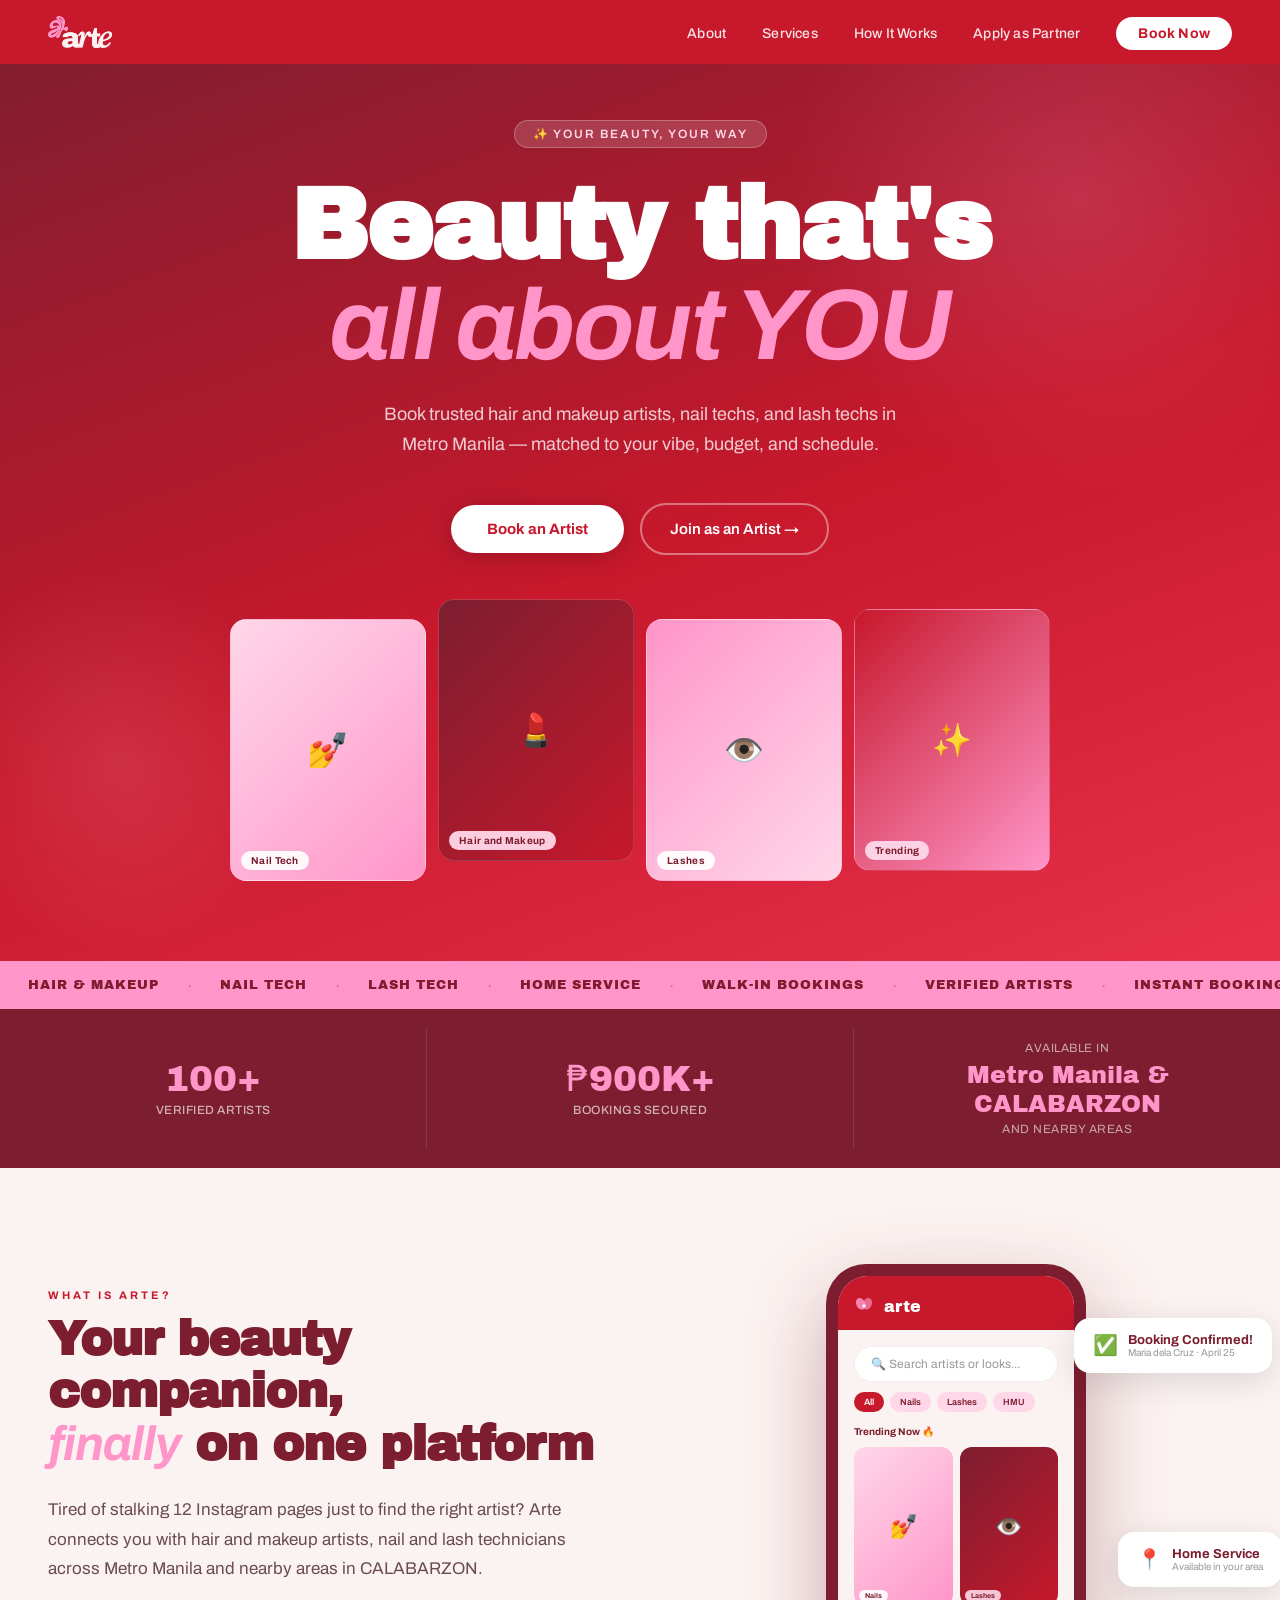
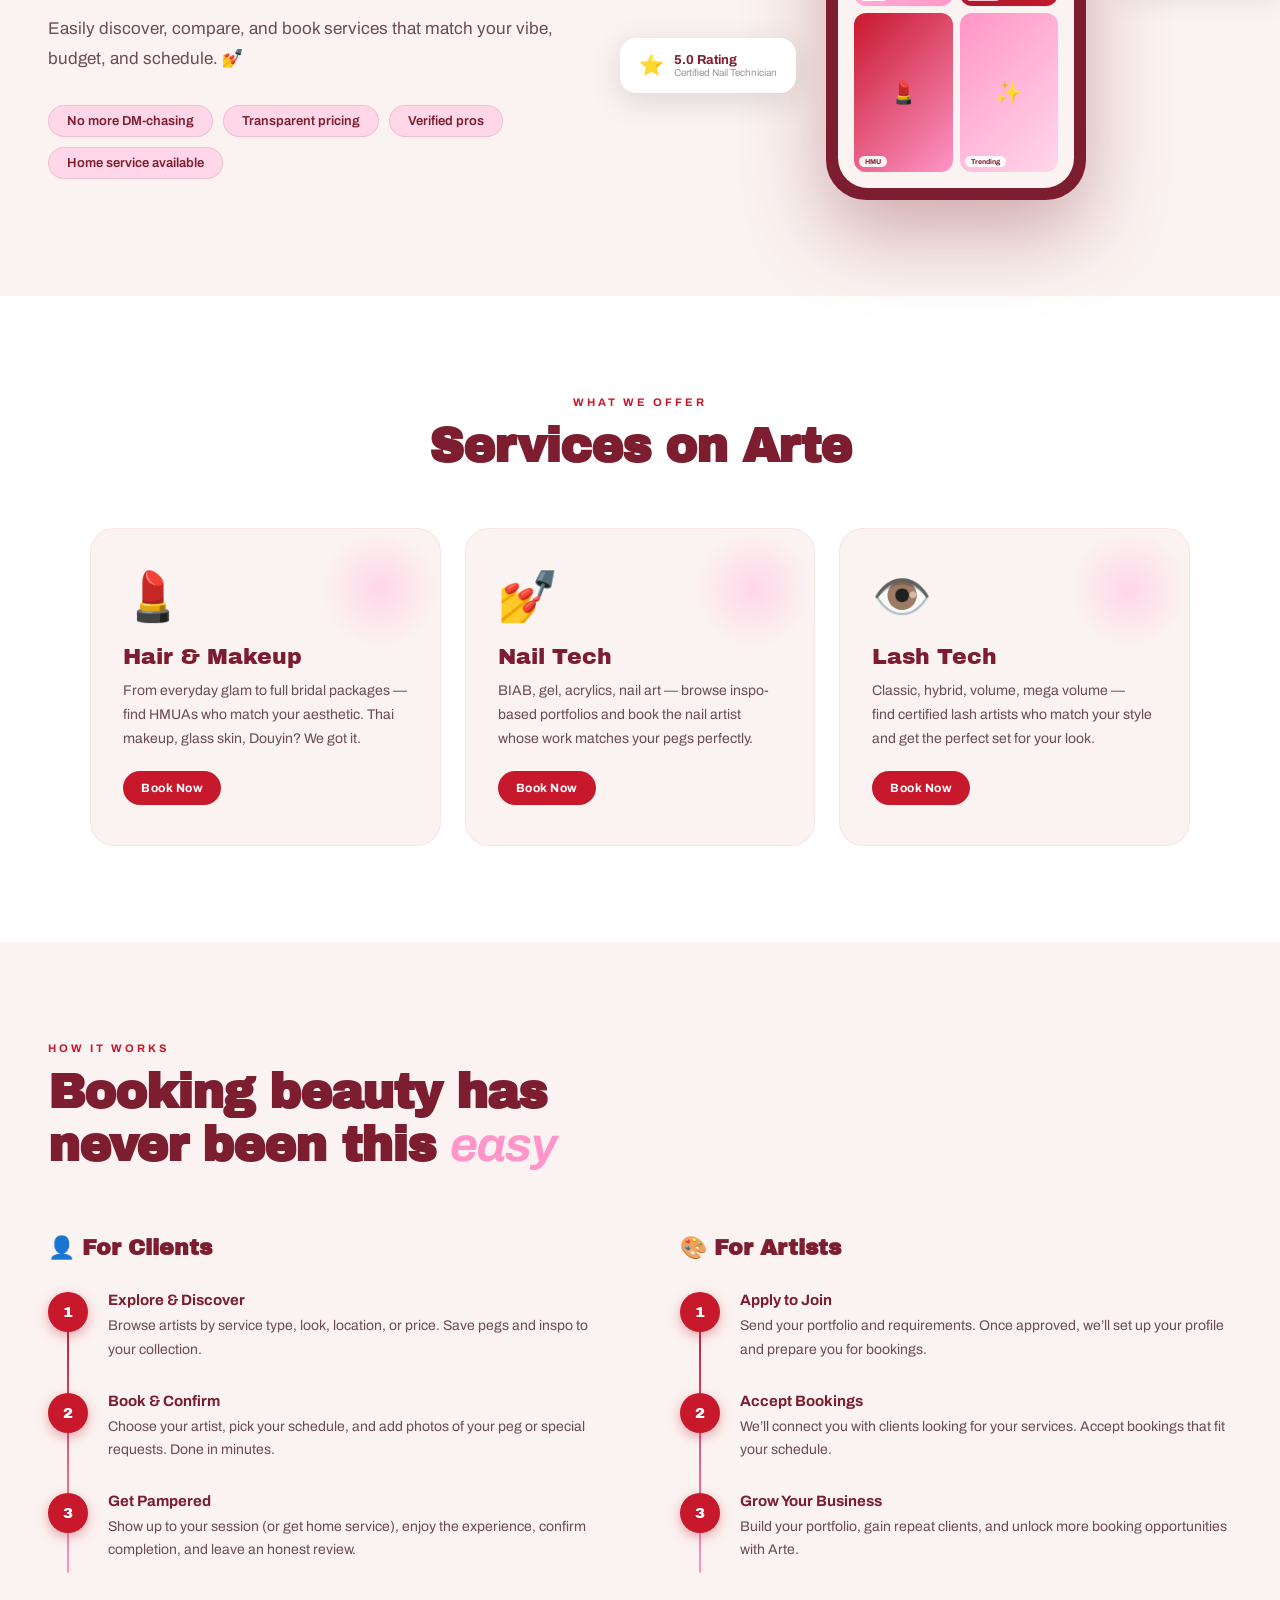
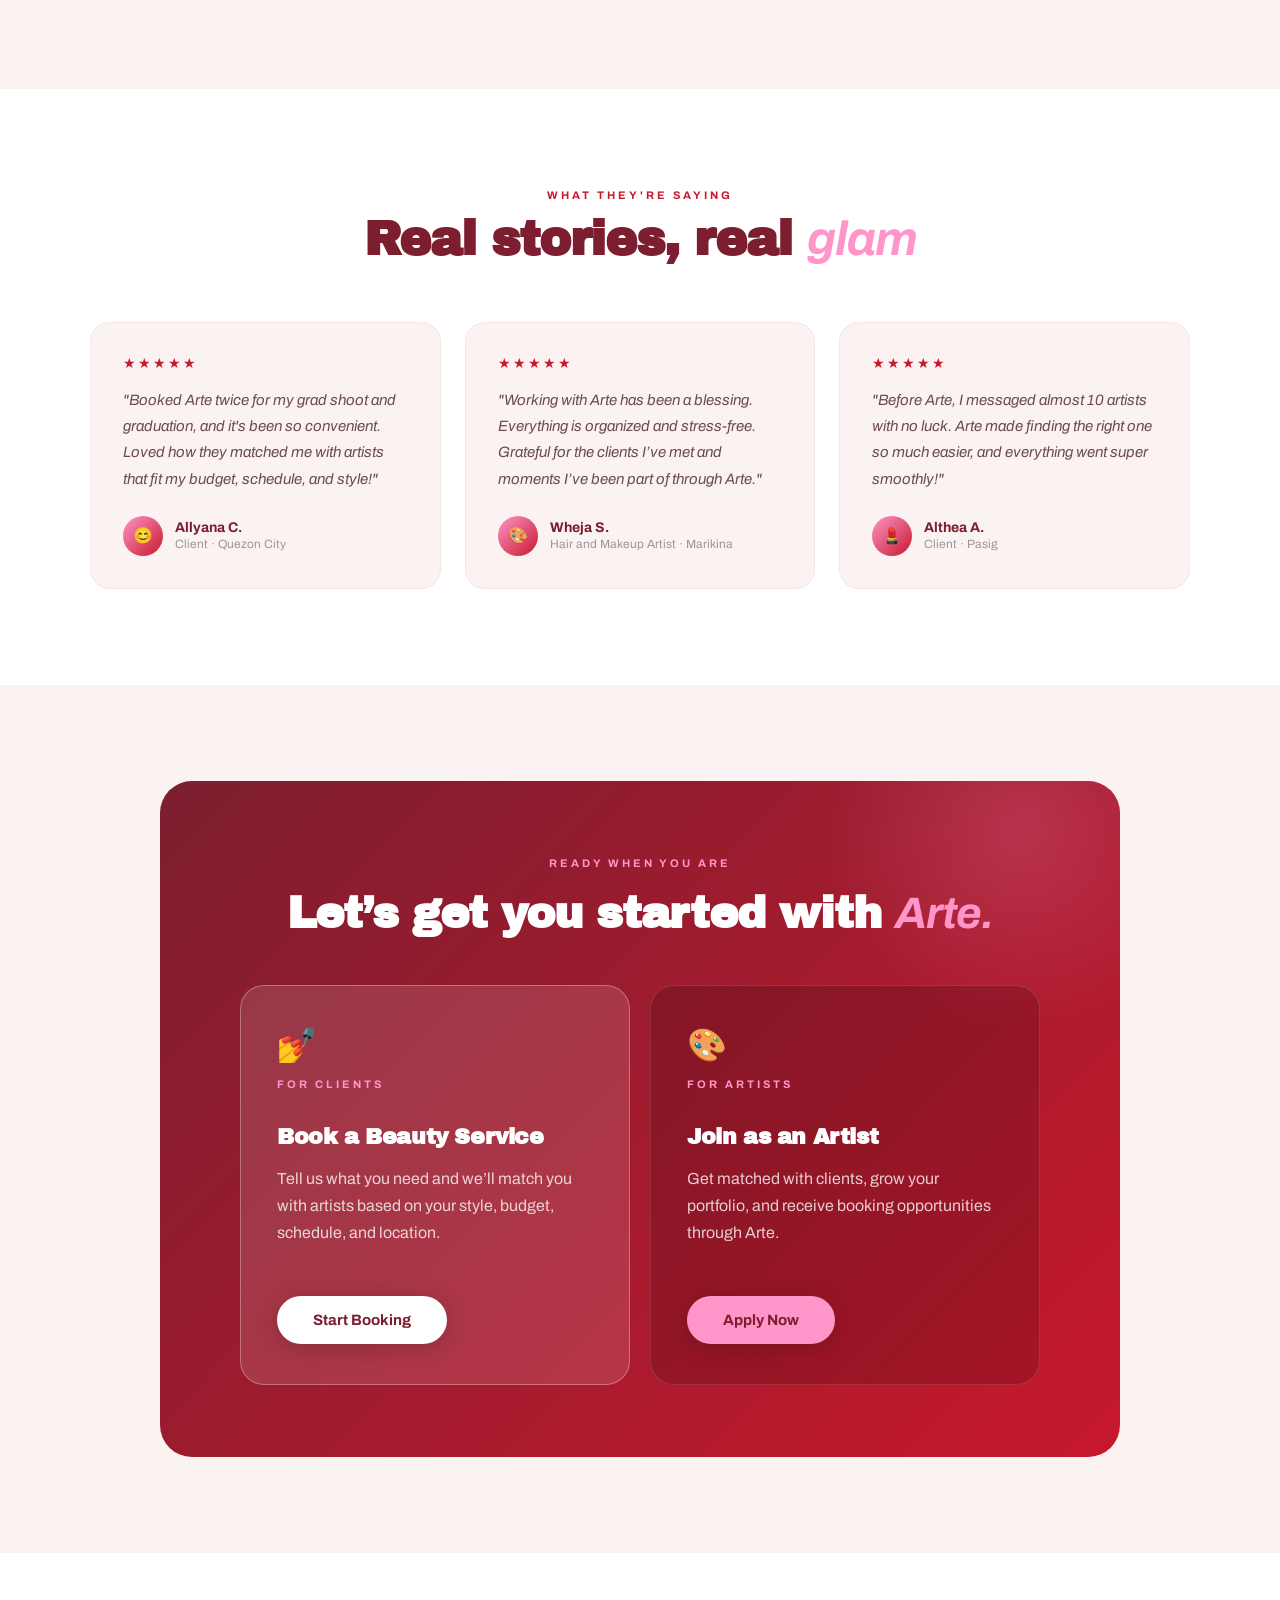
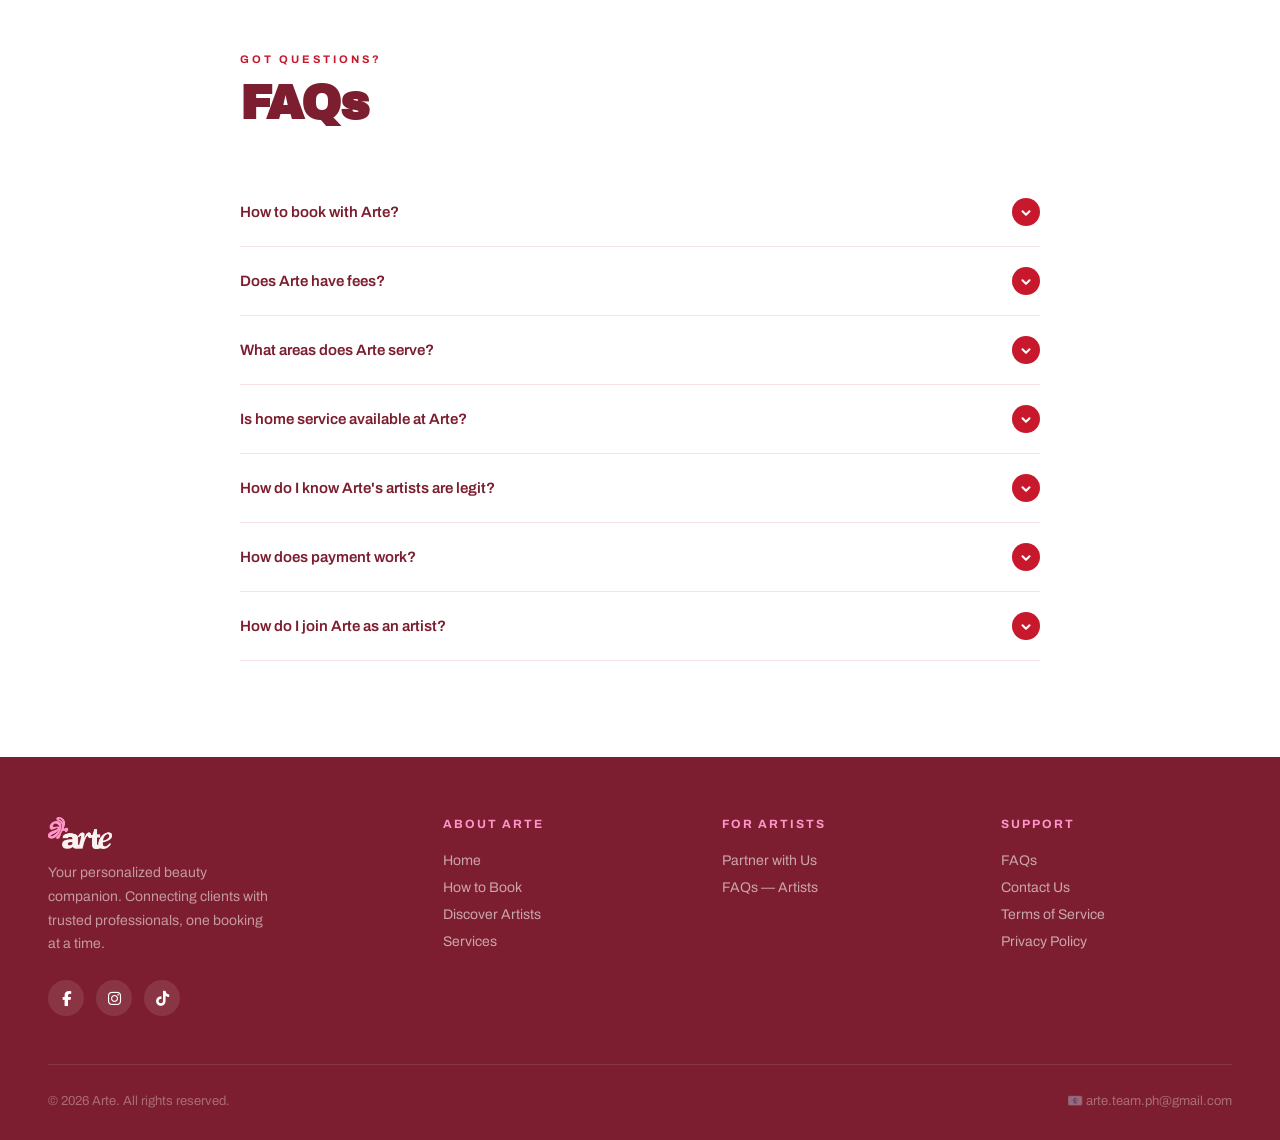
==== commit a606fb77: "Fix HTML comment syntax in index.html" ====
--- a/index.html
+++ b/index.html
@@ -40,7 +40,7 @@
 <section class="hero">
   <div class="hero-eyebrow">✨ Your beauty, your way</div>
   <h1 class="hero-headline">Beauty that's<br><em>all about YOU</em></h1>
-  <p class="hero-sub">Book trusted hair and makeup artists, nail techs, and lash techs in Metro Manila — matched to your vibe, budget, and schedule.</p>*/
+  <p class="hero-sub">Book trusted hair and makeup artists, nail techs, and lash techs in Metro Manila — matched to your vibe, budget, and schedule.</p>
   <!-- SUB-TEXT UNDER HERO
    <p class="hero-sub-small">
     Available across Metro Manila and nearby areas in CALABARZON.
@@ -492,4 +492,4 @@
   });
 </script>
 </body>
-</html>+</html>
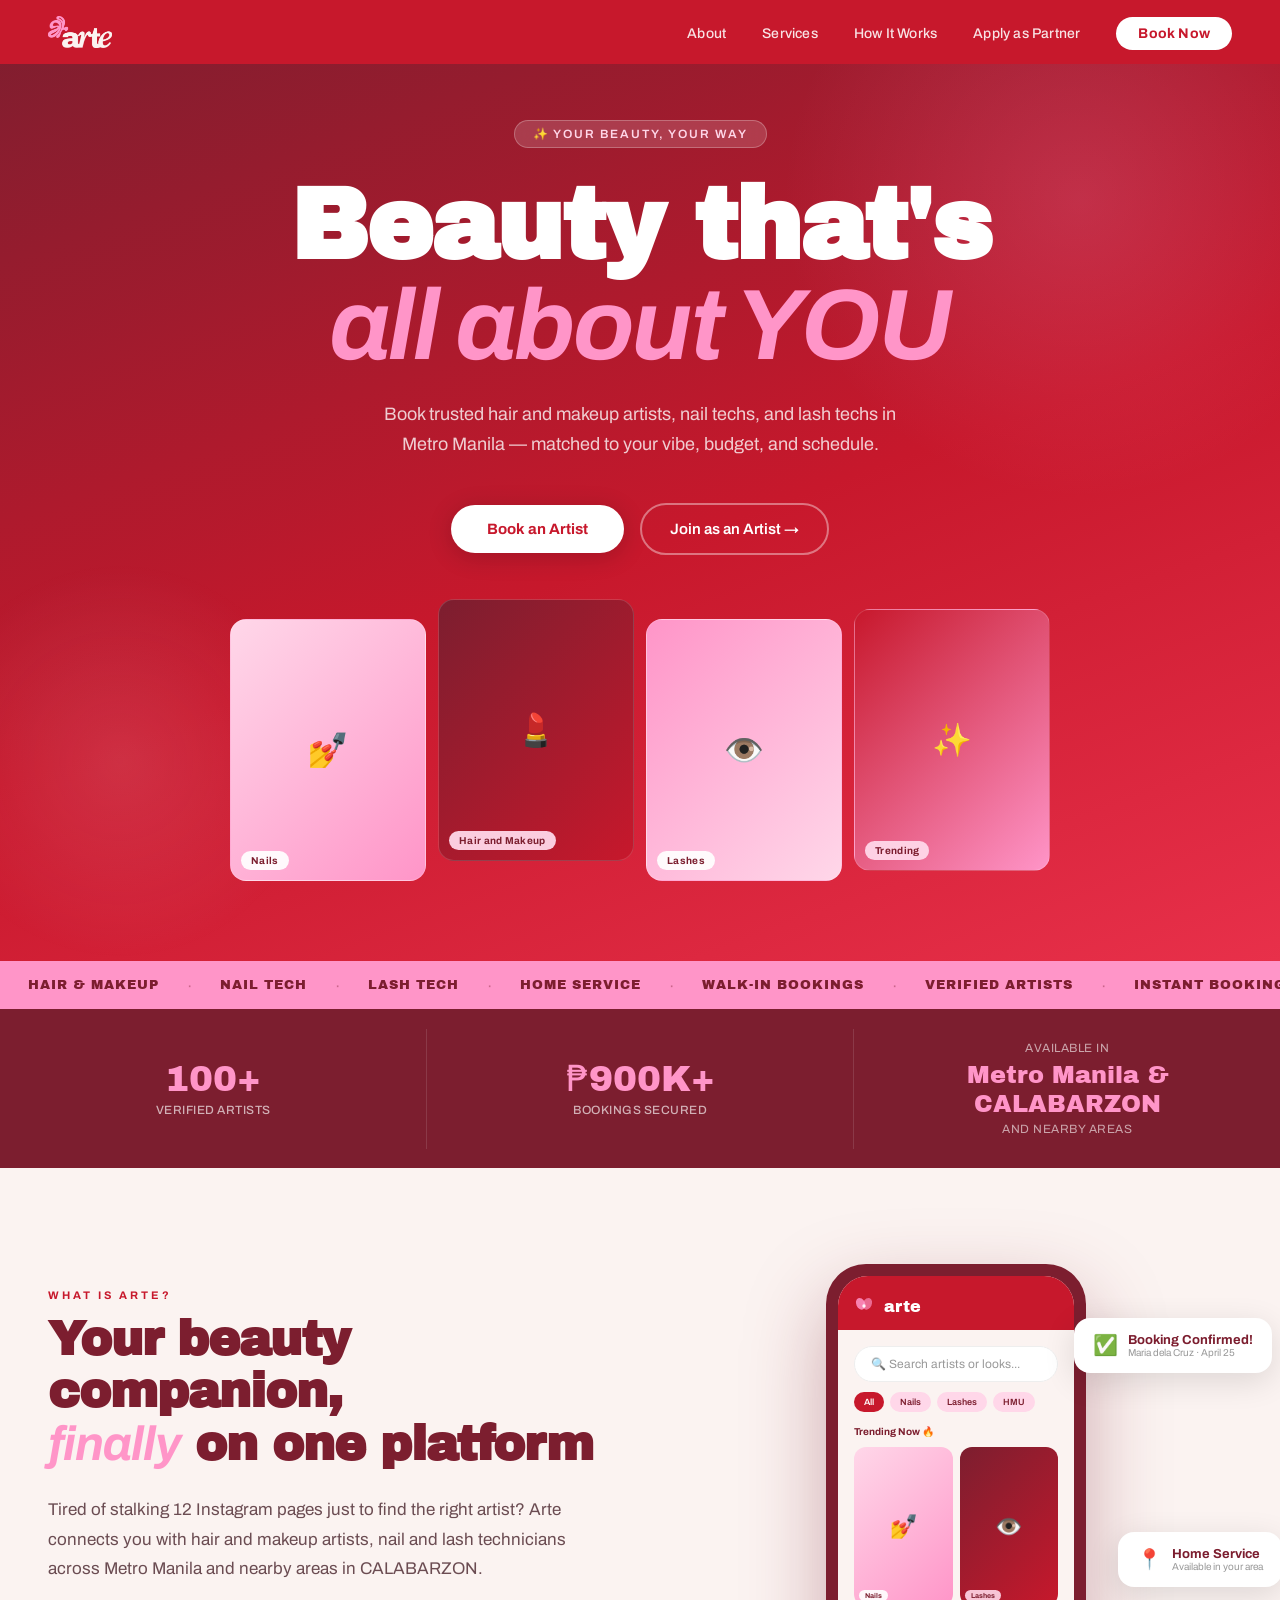
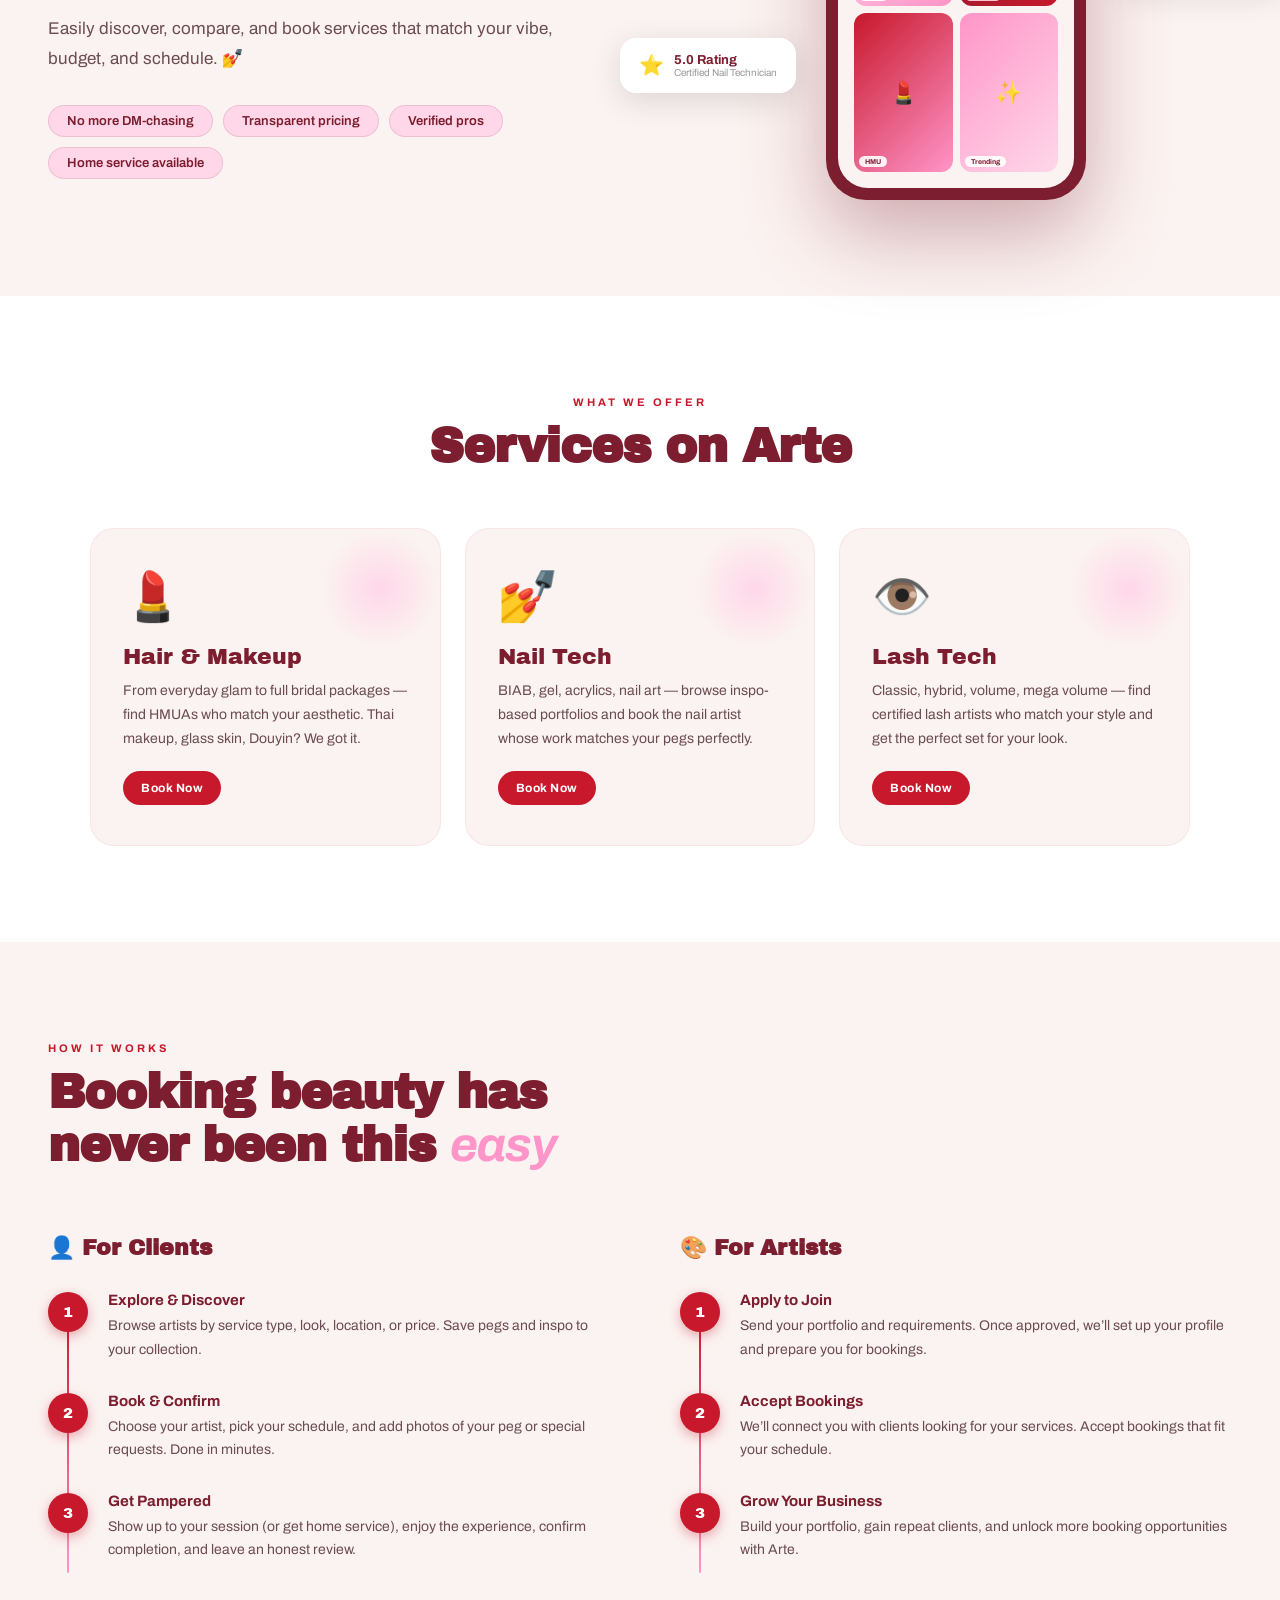
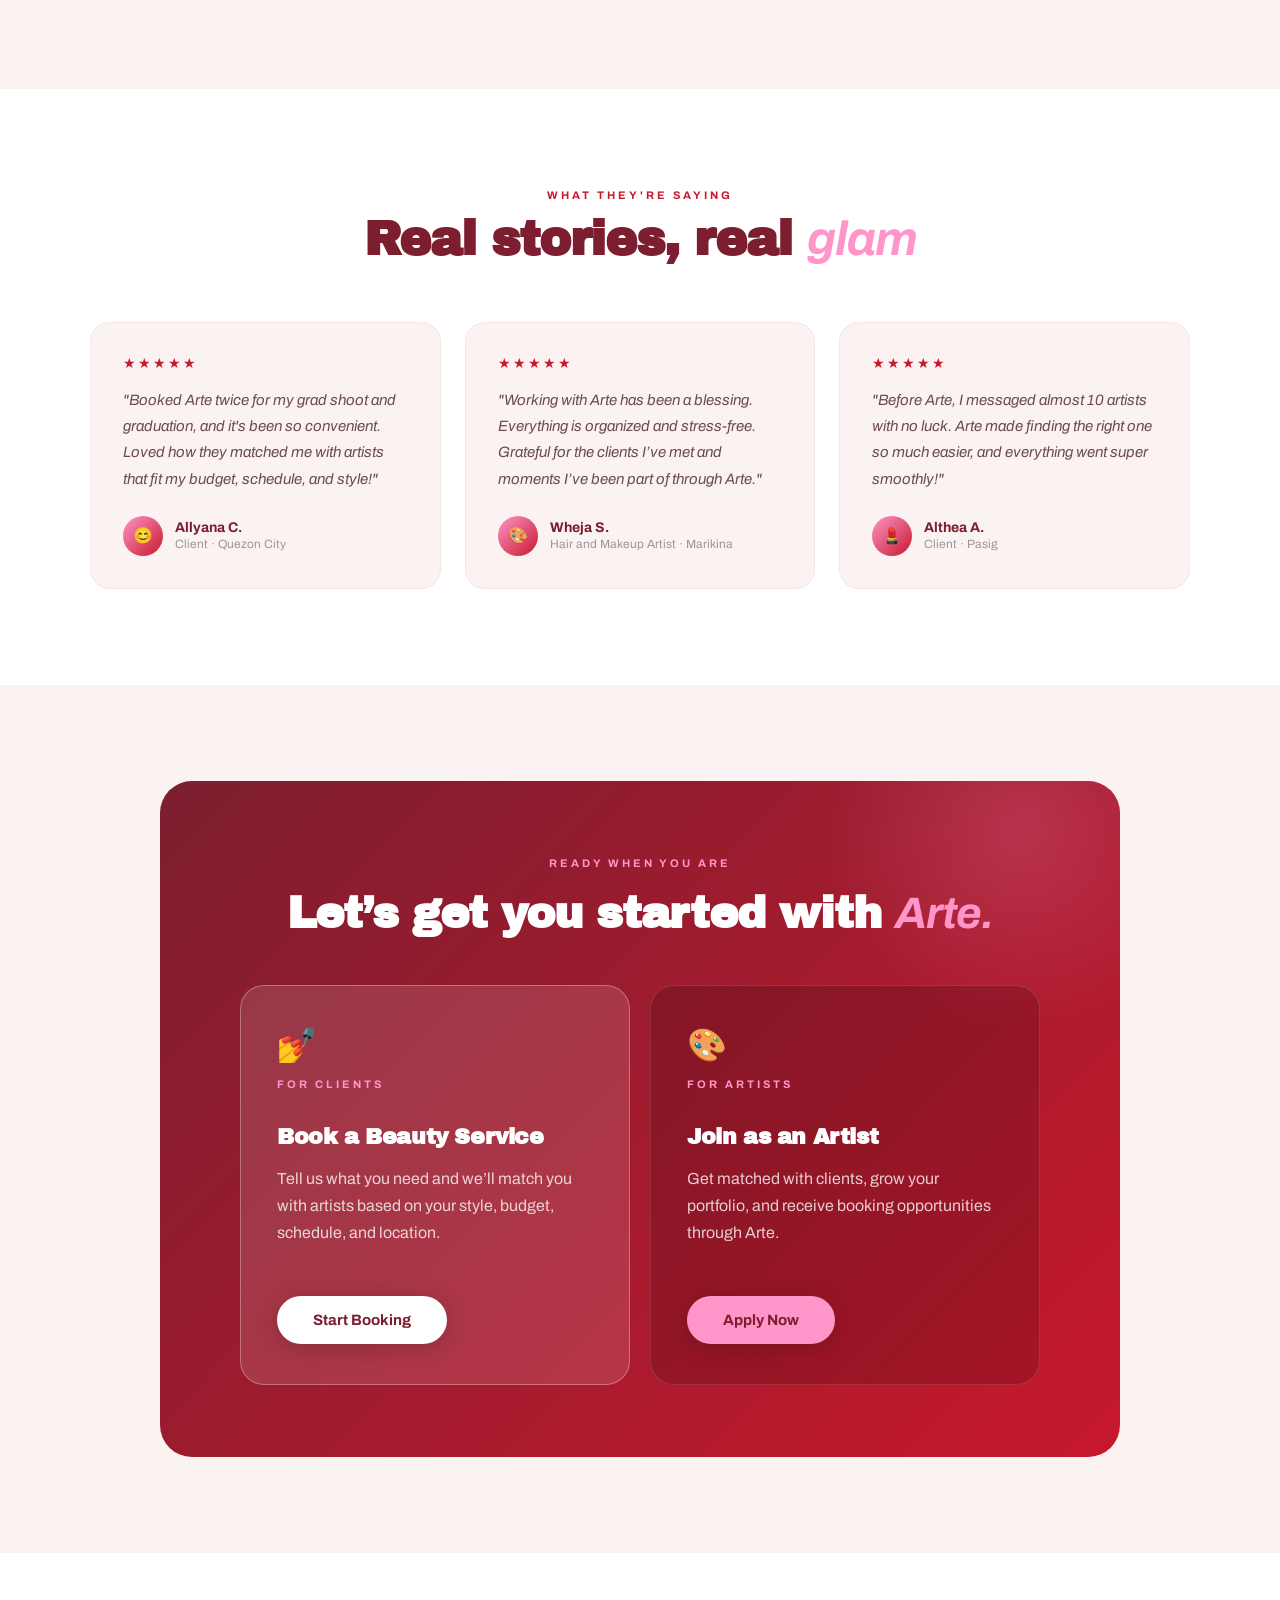
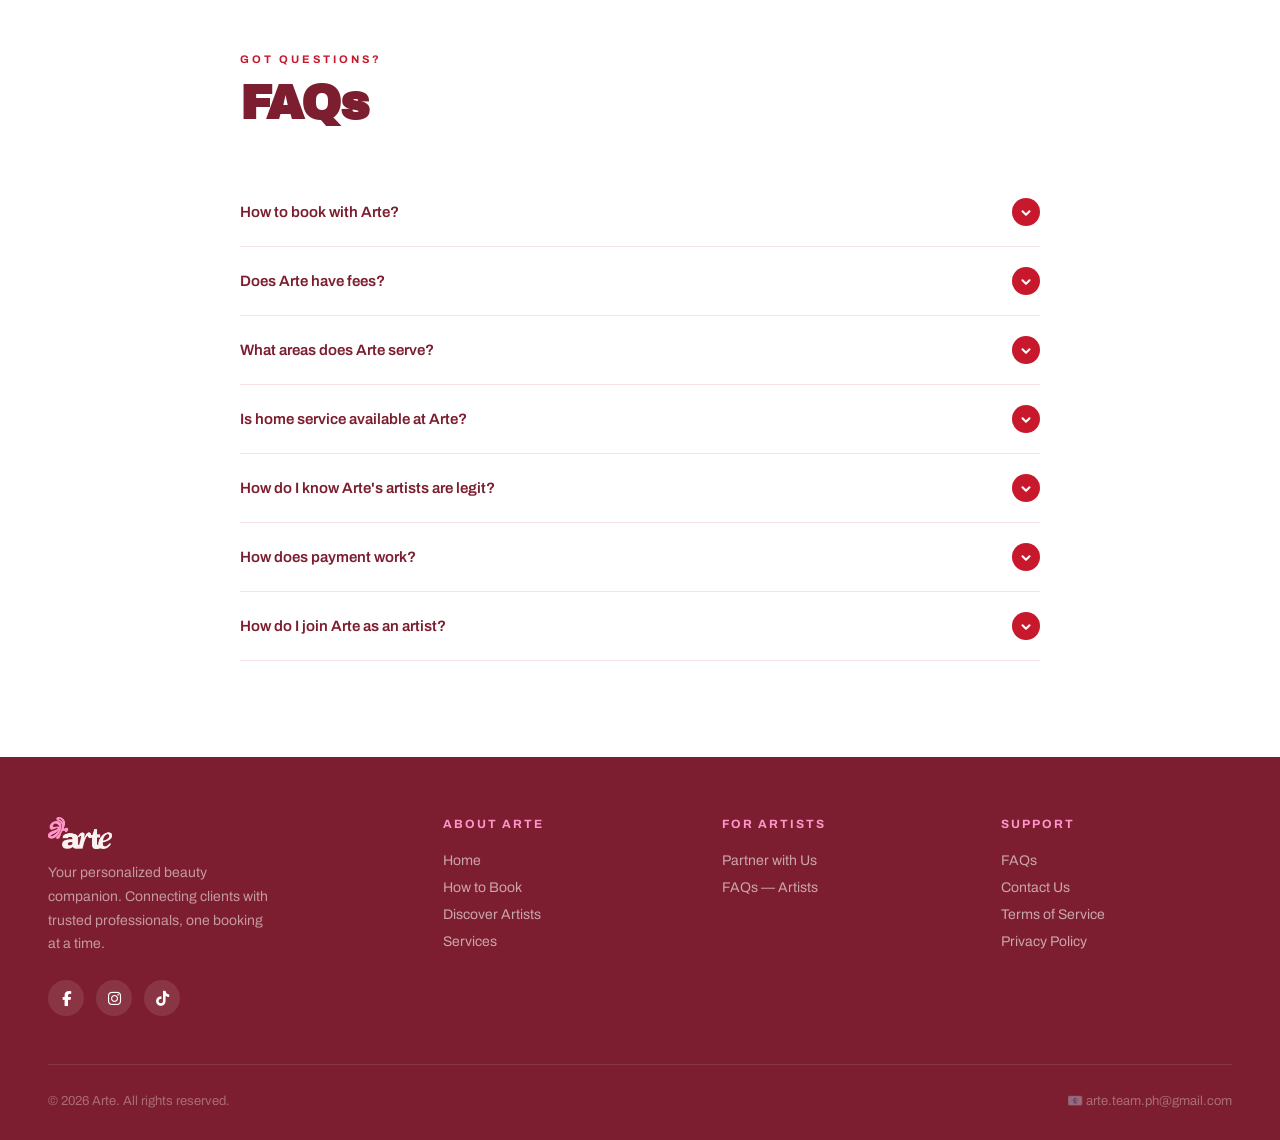
==== commit 49f13b86: "Add files via upload New index.html file with changes" ====
--- a/index.html
+++ b/index.html
@@ -53,7 +53,7 @@
   <div class="hero-mosaic">
     <div class="mosaic-item" style="background: linear-gradient(135deg,#FFD7E9,#FF95C8);">
       <div class="mosaic-placeholder">💅</div>
-      <span class="mosaic-tag">Nail Tech</span>
+      <span class="mosaic-tag">Nails</span>
     </div>
     <div class="mosaic-item" style="background: linear-gradient(135deg,#7C1E2F,#C7182C);">
       <div class="mosaic-placeholder">💄</div>
@@ -189,19 +189,19 @@
       <span class="service-emoji">💄</span>
       <div class="service-name">Hair &amp; Makeup</div>
       <p class="service-desc">From everyday glam to full bridal packages — find HMUAs who match your aesthetic. Thai makeup, glass skin, Douyin? We got it.</p>
-      <a href="https://how-to-book.html" class="service-btn">Book Now</a>
+      <a href="how-to-book.html" class="service-btn">Book Now</a>
     </div>
     <div class="service-card">
       <span class="service-emoji">💅</span>
       <div class="service-name">Nail Tech</div>
       <p class="service-desc">BIAB, gel, acrylics, nail art — browse inspo-based portfolios and book the nail artist whose work matches your pegs perfectly.</p>
-      <a href="https://how-to-book.html" class="service-btn">Book Now</a>
+      <a href="how-to-book.html" class="service-btn">Book Now</a>
     </div>
     <div class="service-card">
       <span class="service-emoji">👁️</span>
       <div class="service-name">Lash Tech</div>
-      <p class="service-desc">Classic, hybrid, volume, mega volume — <br> find certified lash artists who match your style and get the perfect set for your look.</p>
-      <a href="https://how-to-book.html" class="service-btn">Book Now</a>
+      <p class="service-desc">Classic, hybrid, volume, mega volume — find certified lash artists who match your style and get the perfect set for your look.</p>
+      <a href="how-to-book.html" class="service-btn">Book Now</a>
     </div>
   </div>
 </section>
@@ -492,4 +492,4 @@
   });
 </script>
 </body>
-</html>
+</html>
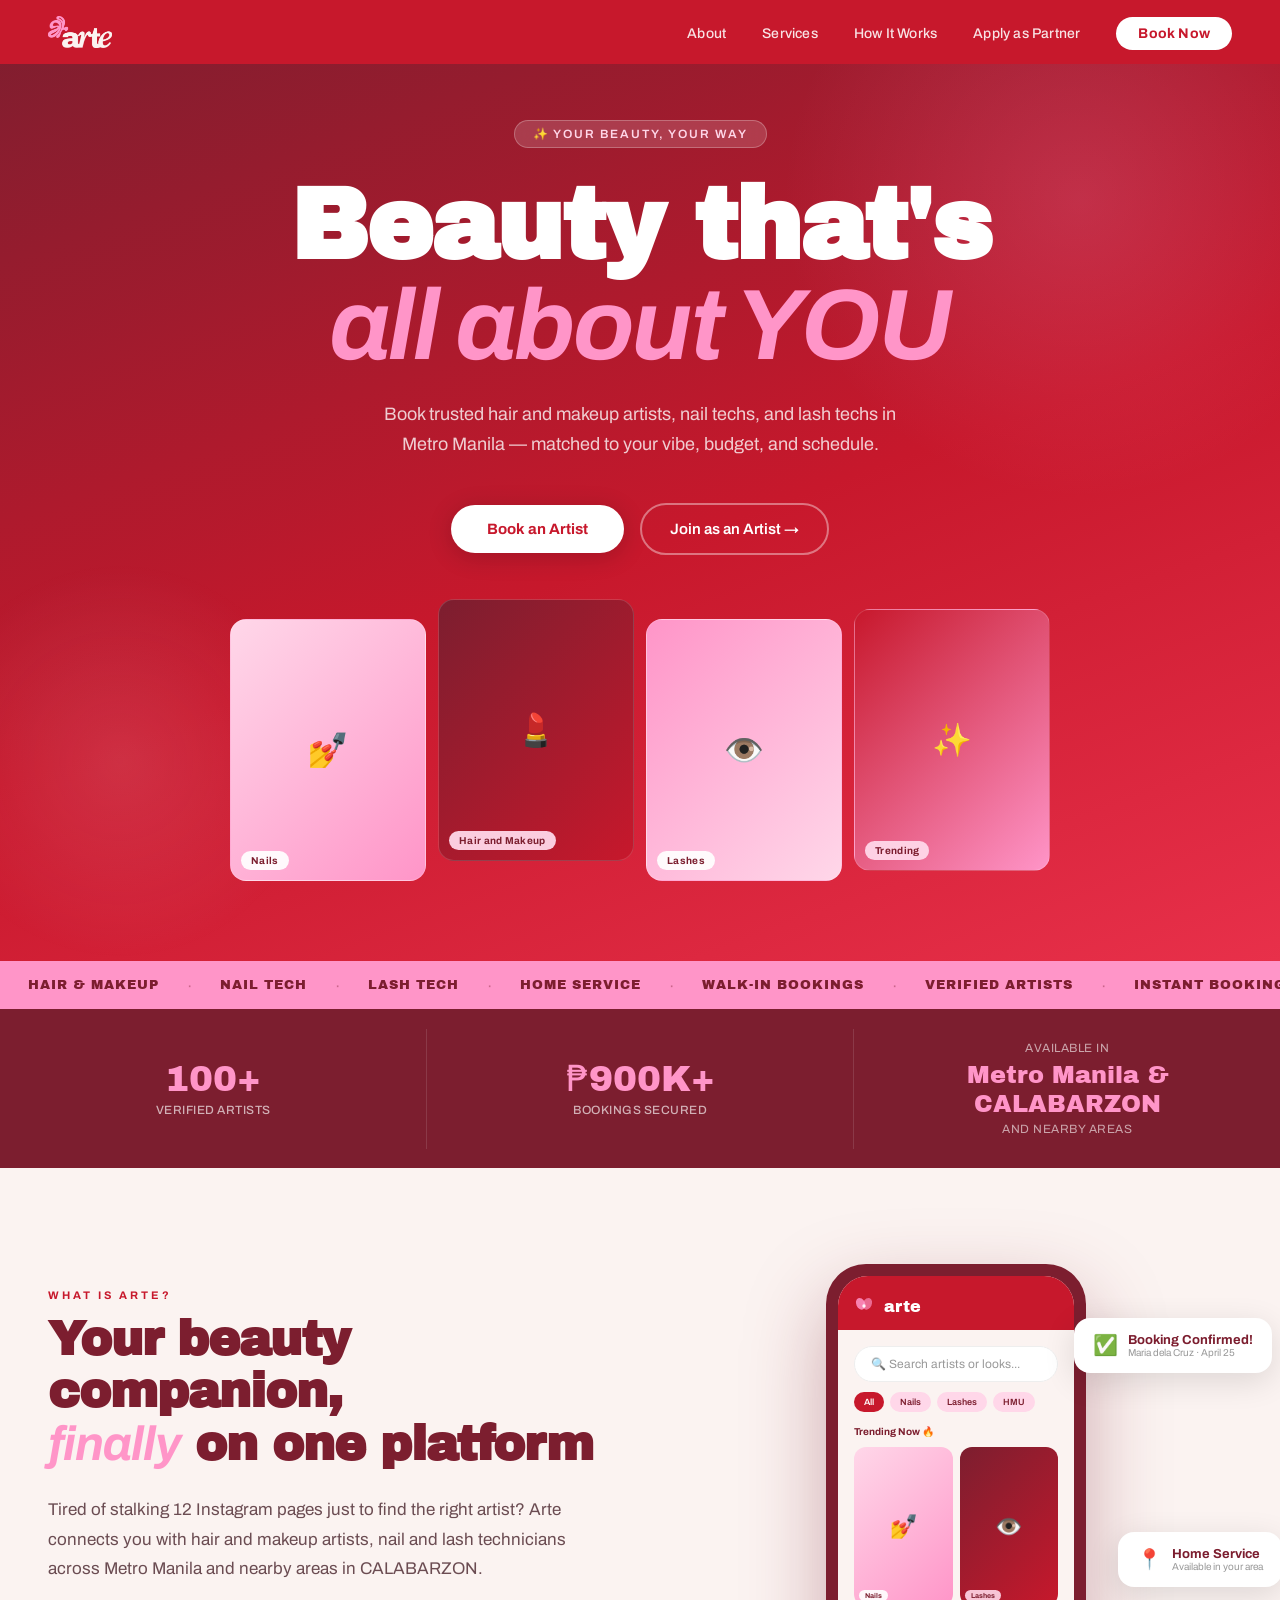
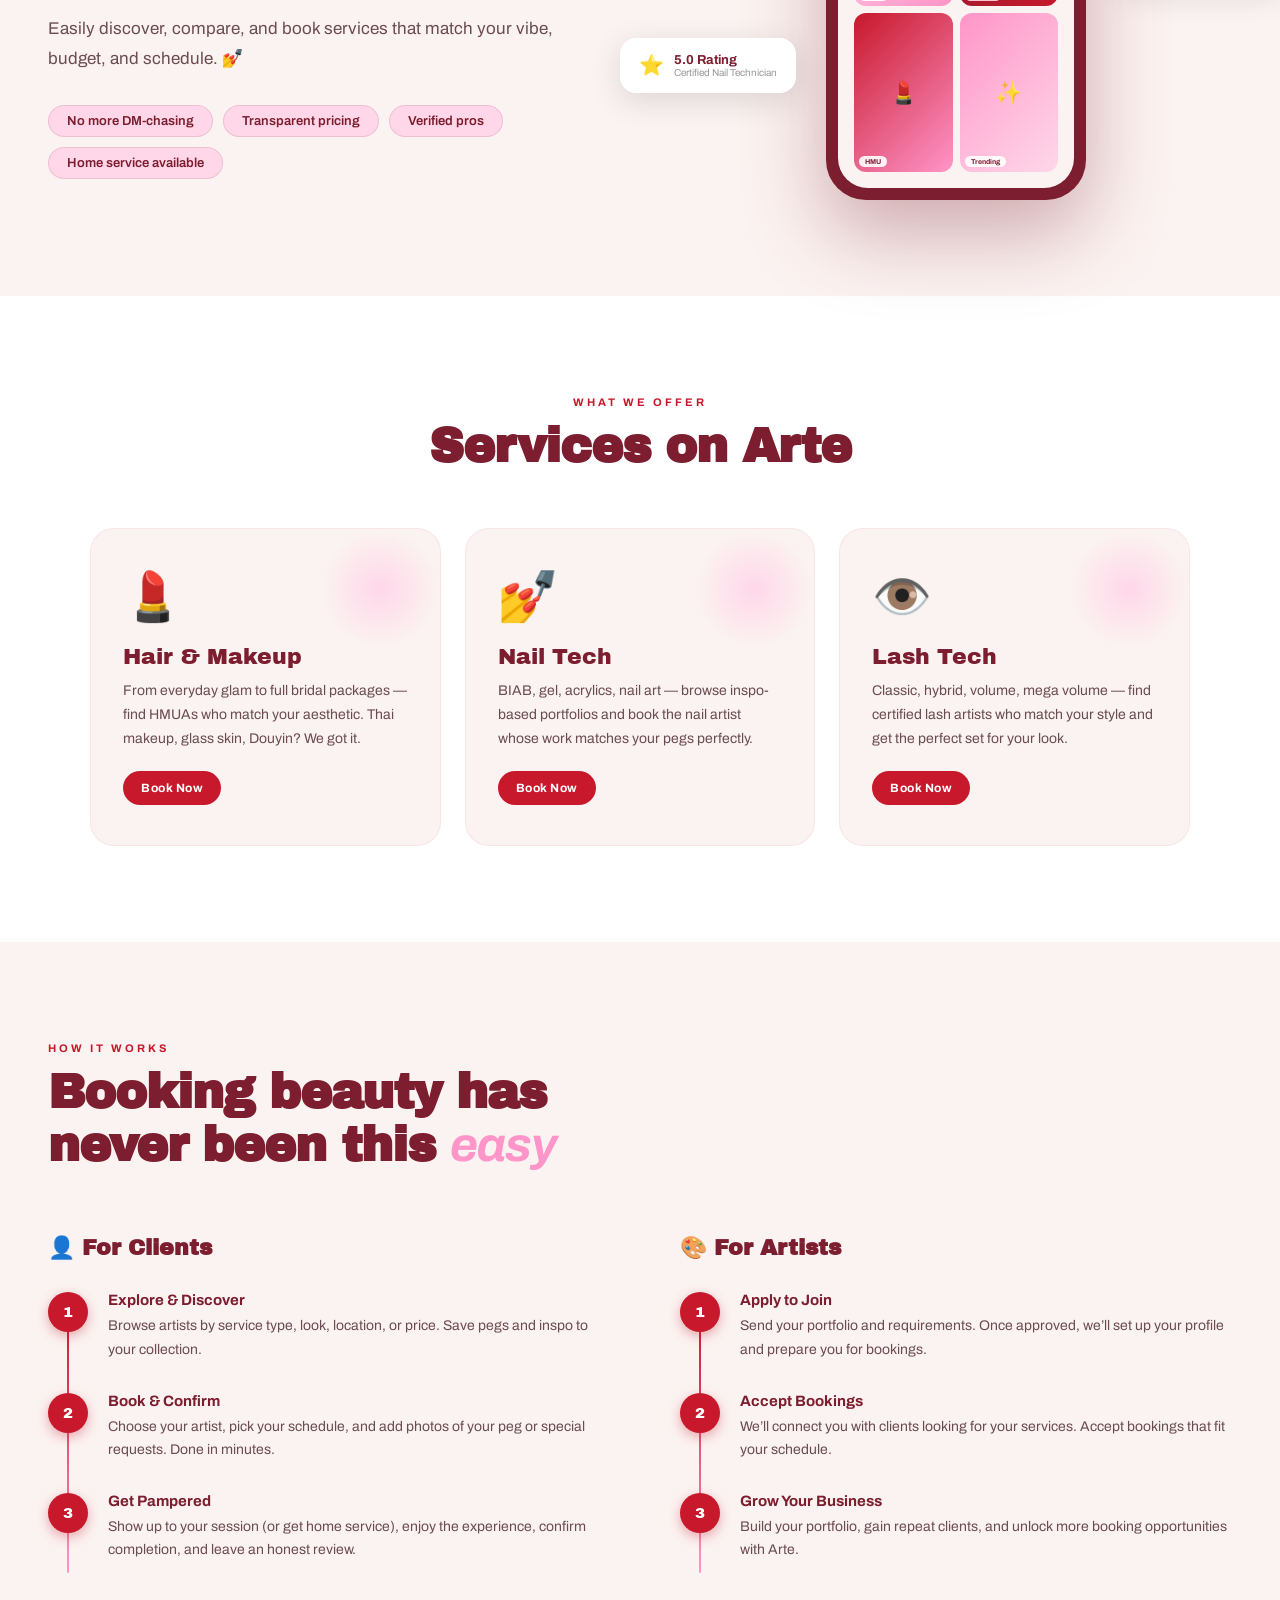
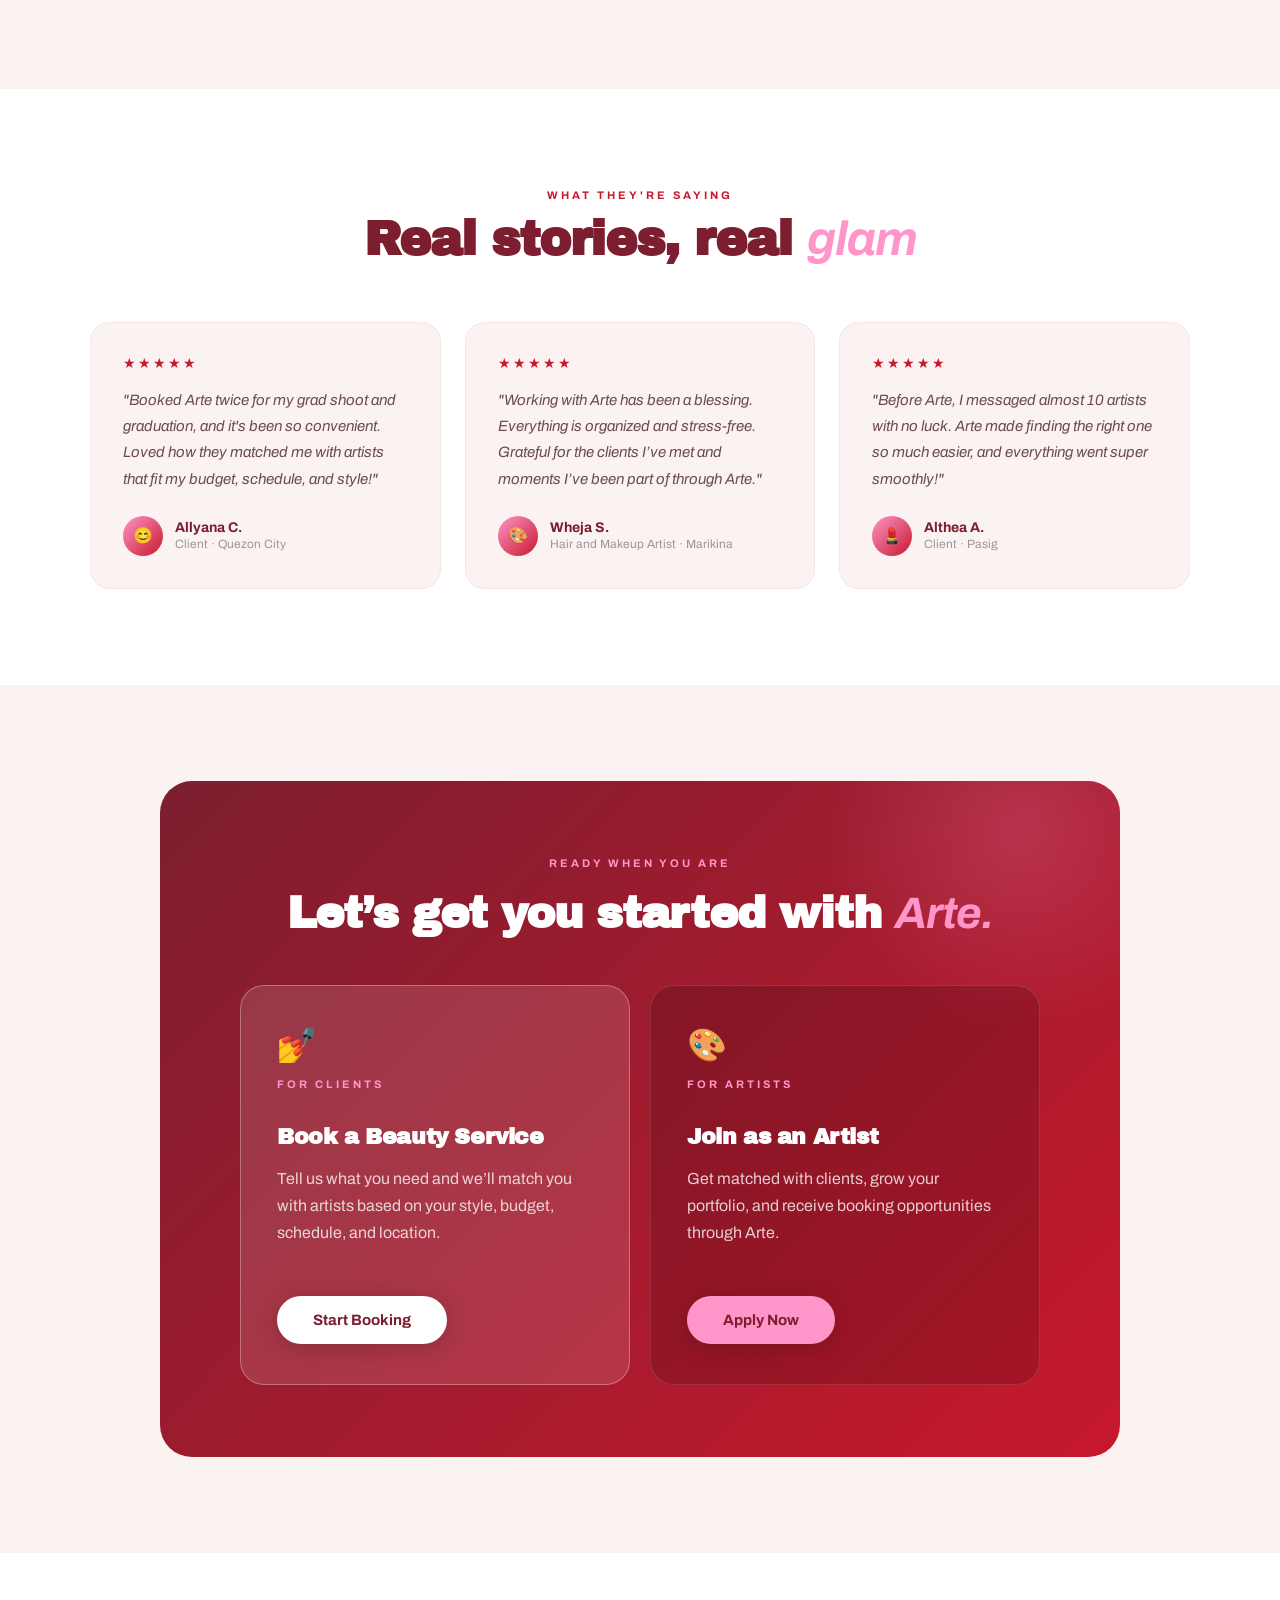
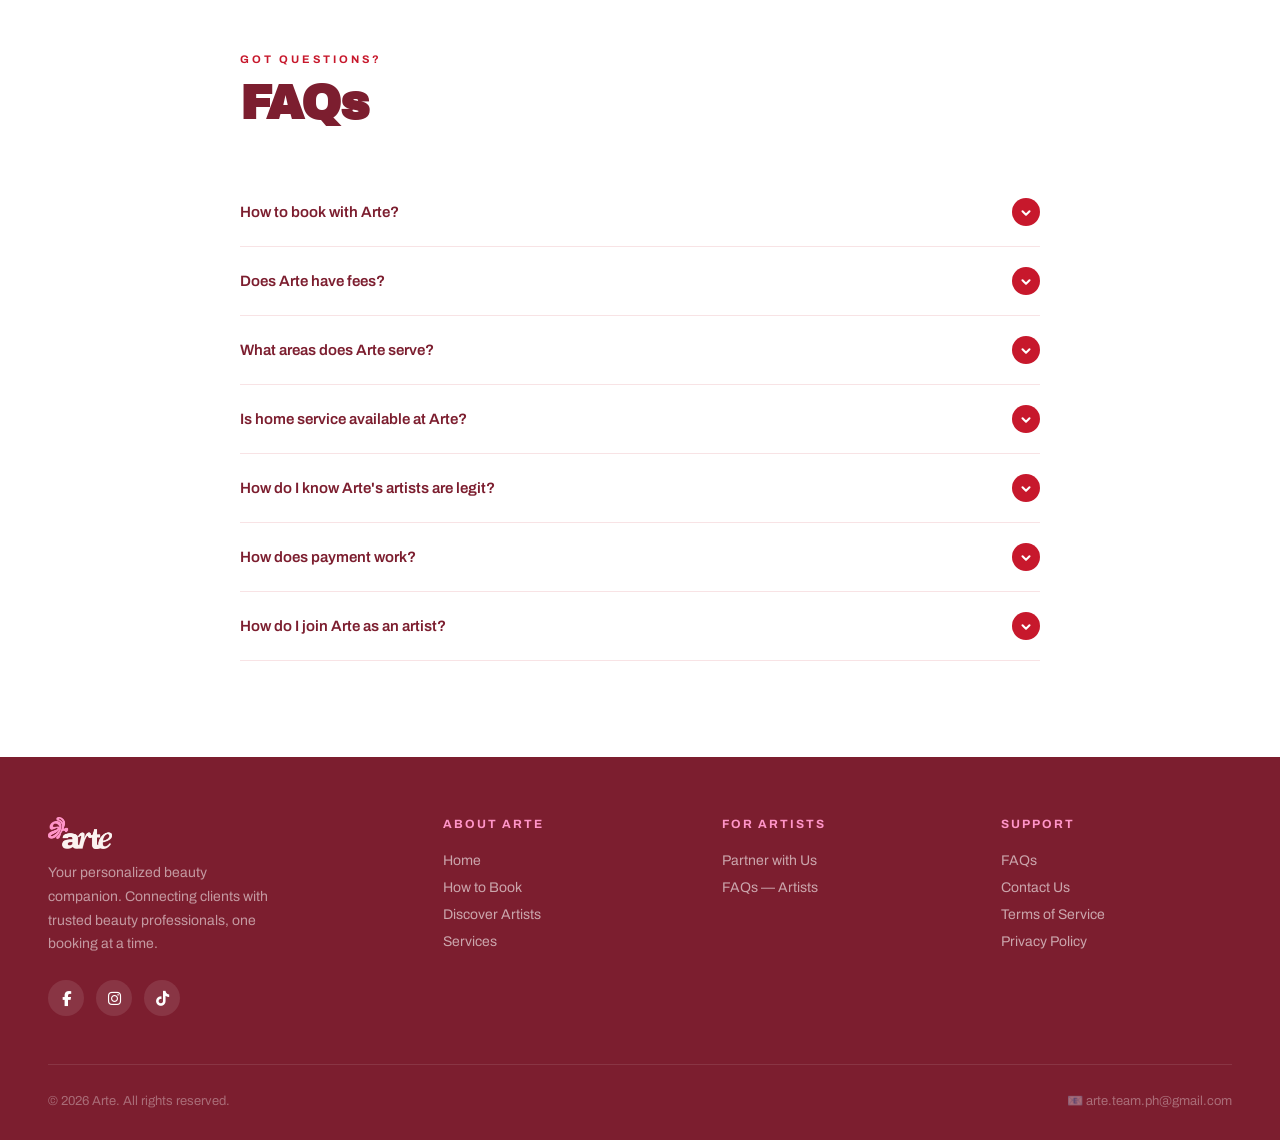
==== commit 21893f80: "Update Open Graph image URL to PNG format" ====
--- a/index.html
+++ b/index.html
@@ -16,7 +16,7 @@
 <meta property="og:type" content="website">
 <meta property="og:title" content="Arte — Find & Book Your Look">
 <meta property="og:description" content="Find and book trusted beauty professionals based on your style, budget, and schedule.">
-<meta property="og:image" content="https://arte.ph/images/og-cover.jpg">
+<meta property="og:image" content="https://arte.ph/images/og-cover.png">
 <meta property="og:url" content="https://arte.ph/">
 
 </head>
@@ -189,19 +189,19 @@
       <span class="service-emoji">💄</span>
       <div class="service-name">Hair &amp; Makeup</div>
       <p class="service-desc">From everyday glam to full bridal packages — find HMUAs who match your aesthetic. Thai makeup, glass skin, Douyin? We got it.</p>
-      <a href="how-to-book.html" class="service-btn">Book Now</a>
+      <a href="https://m.me/arteamph?text=Hi%20Arte!%20I'd%20like%20to%20book%20a%20beauty%20service.%0A%0AService%20needed%3A%20HMU%0ADate%3A%0ATime%20to%20finish%3A%0AEvent%20type%3A%20%0ANo.%20of%20pax%3A%20%0ALocation%3A%20%0ASpecific%20request%3A" class="service-btn">Book Now</a>
     </div>
     <div class="service-card">
       <span class="service-emoji">💅</span>
       <div class="service-name">Nail Tech</div>
       <p class="service-desc">BIAB, gel, acrylics, nail art — browse inspo-based portfolios and book the nail artist whose work matches your pegs perfectly.</p>
-      <a href="how-to-book.html" class="service-btn">Book Now</a>
+      <a href="https://m.me/arteamph?text=Hi%20Arte!%20I'd%20like%20to%20book%20a%20beauty%20service.%0A%0AService%20needed%3A%20Nail%20tech%0ADate%3A%0ATime%20to%20finish%3A%0AEvent%20type%3A%20%0ANo.%20of%20pax%3A%20%0ALocation%3A%20%0ASpecific%20request%3A" class="service-btn">Book Now</a>
     </div>
     <div class="service-card">
       <span class="service-emoji">👁️</span>
       <div class="service-name">Lash Tech</div>
       <p class="service-desc">Classic, hybrid, volume, mega volume — find certified lash artists who match your style and get the perfect set for your look.</p>
-      <a href="how-to-book.html" class="service-btn">Book Now</a>
+      <a href="https://m.me/arteamph?text=Hi%20Arte!%20I'd%20like%20to%20book%20a%20beauty%20service.%0A%0AService%20needed%3A%20Lash%20tech%0ADate%3A%0ATime%20to%20finish%3A%0AEvent%20type%3A%20%0ANo.%20of%20pax%3A%20%0ALocation%3A%20%0ASpecific%20request%3A" class="service-btn">Book Now</a>
     </div>
   </div>
 </section>
@@ -492,4 +492,4 @@
   });
 </script>
 </body>
-</html>+</html>
--- a/styles.css
+++ b/styles.css
@@ -2983,4 +2983,6 @@
       .steps-grid { grid-template-columns: 1fr; }
       .fee-cards { grid-template-columns: 1fr; }
       .fee-what-includes { padding: 24px 20px; }
-    }+      .book-cta-section { padding: 64px 24px; }
+      .book-cta-inner { padding: 48px 28px; }
+    }
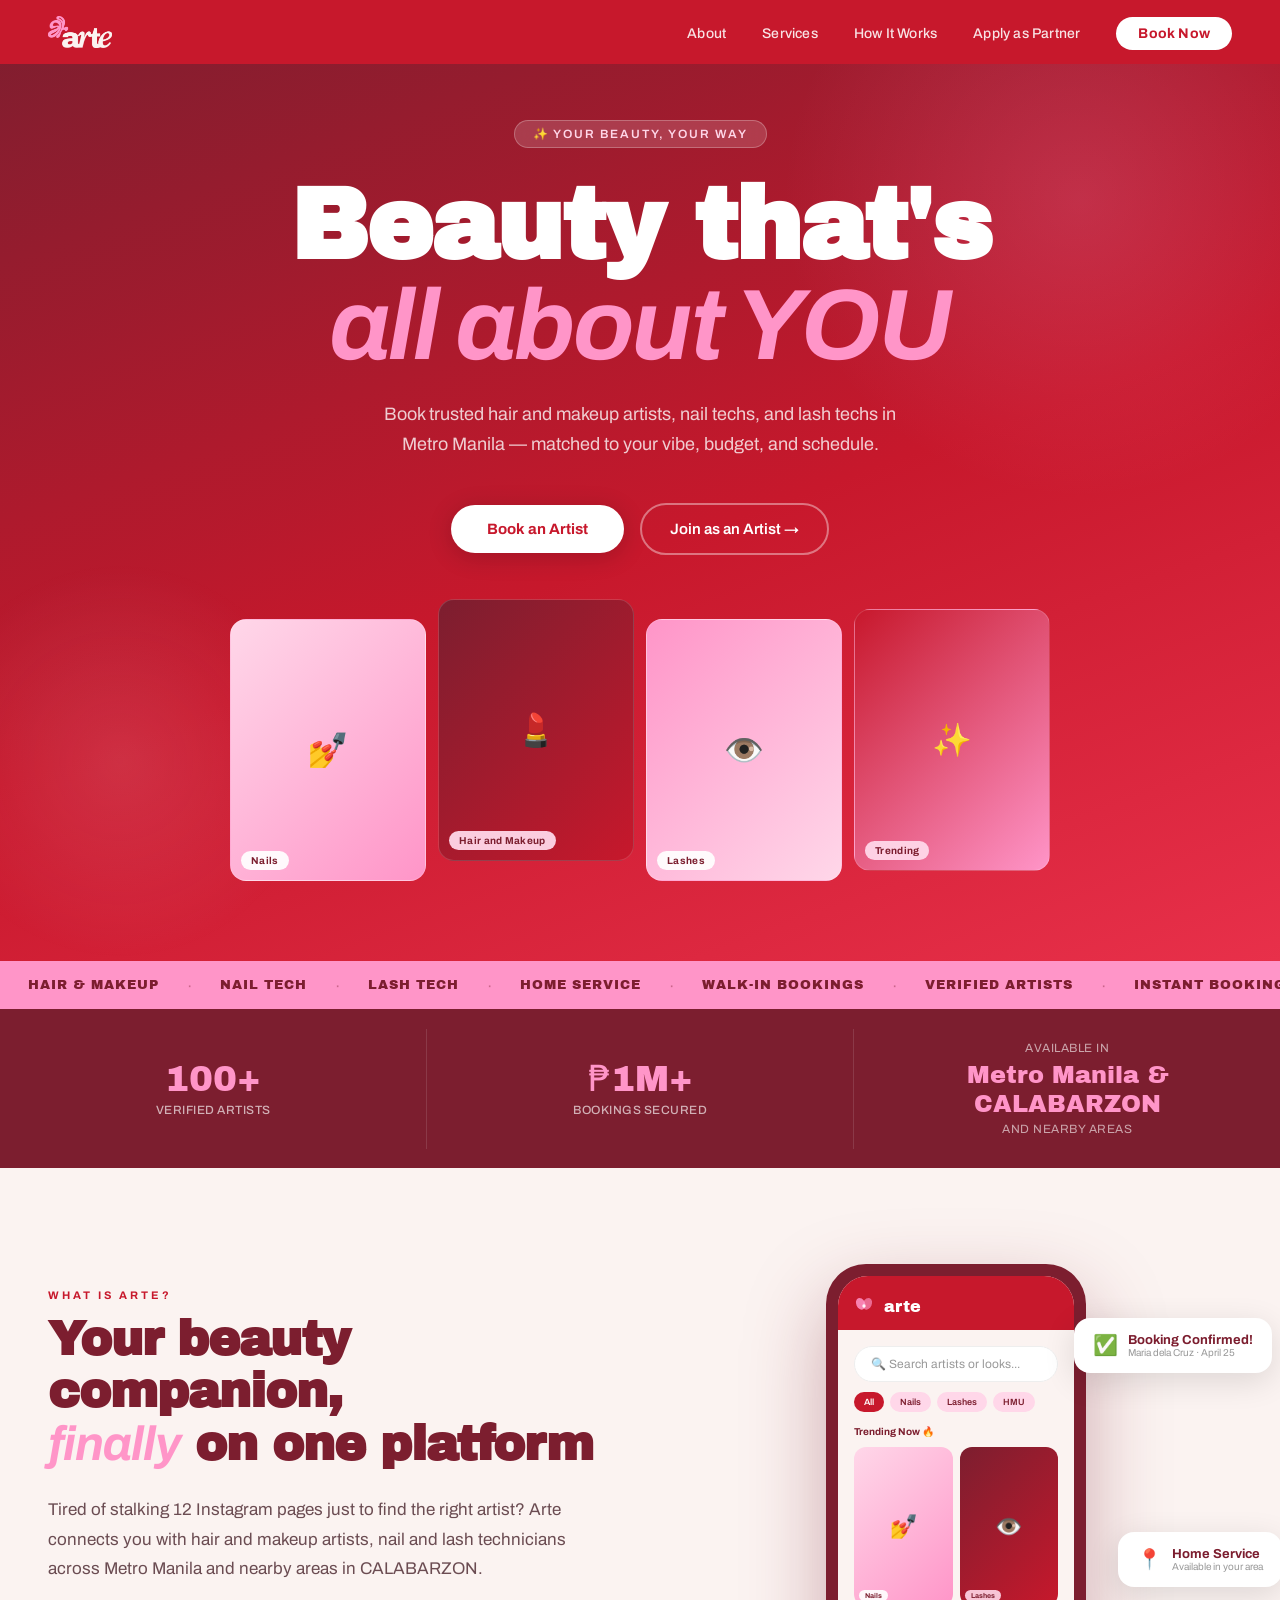
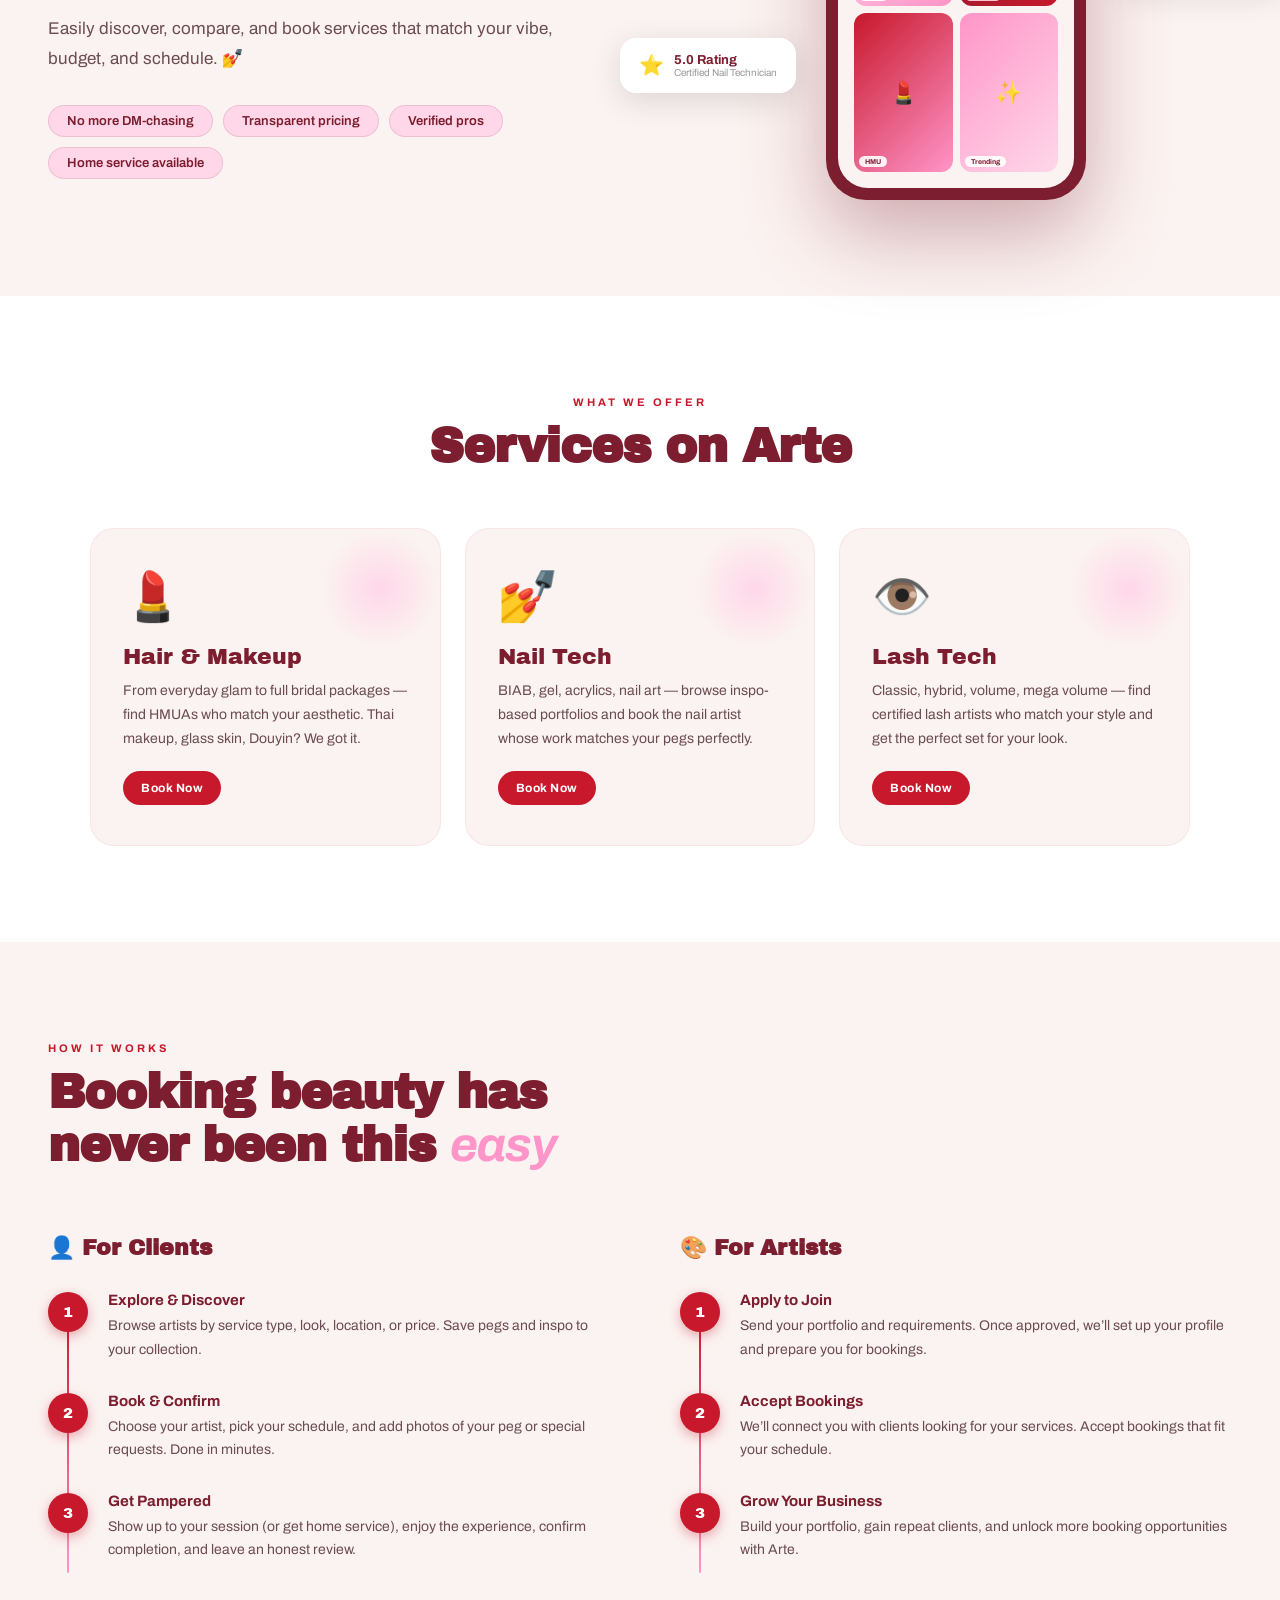
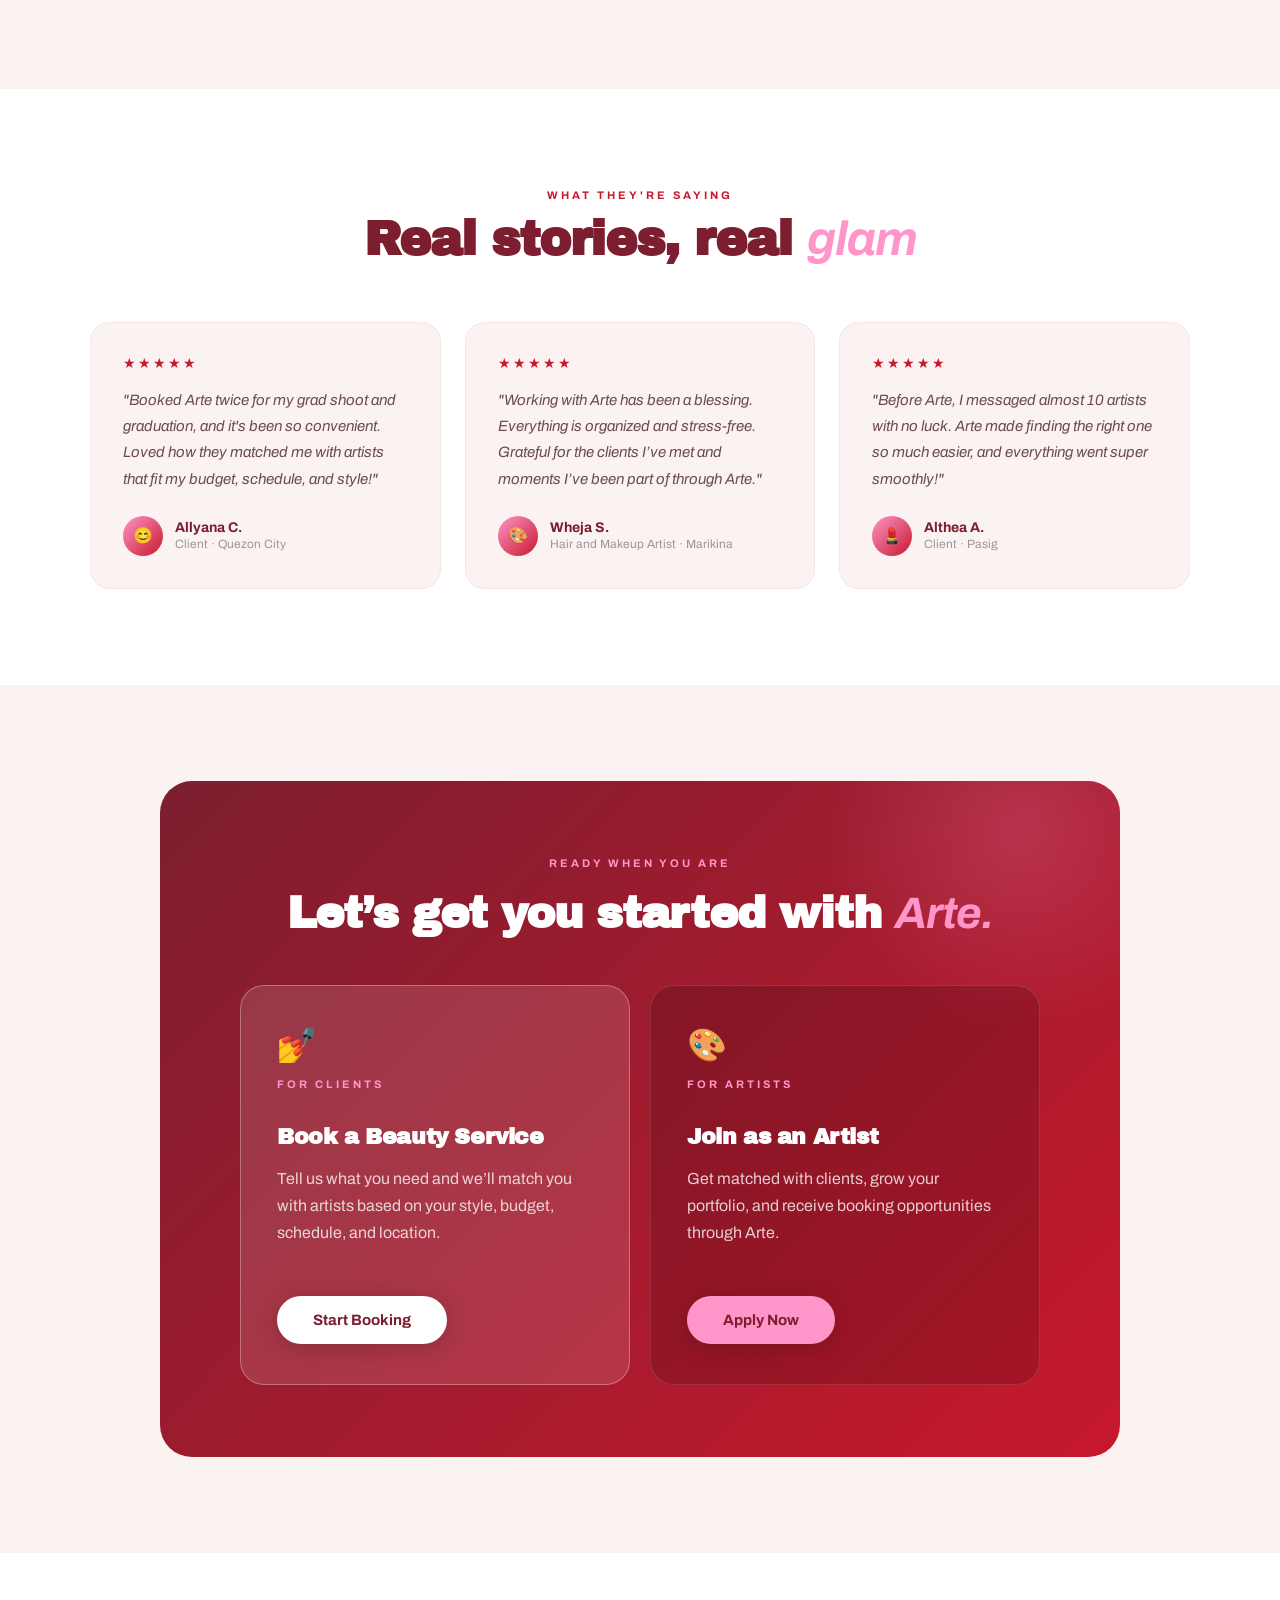
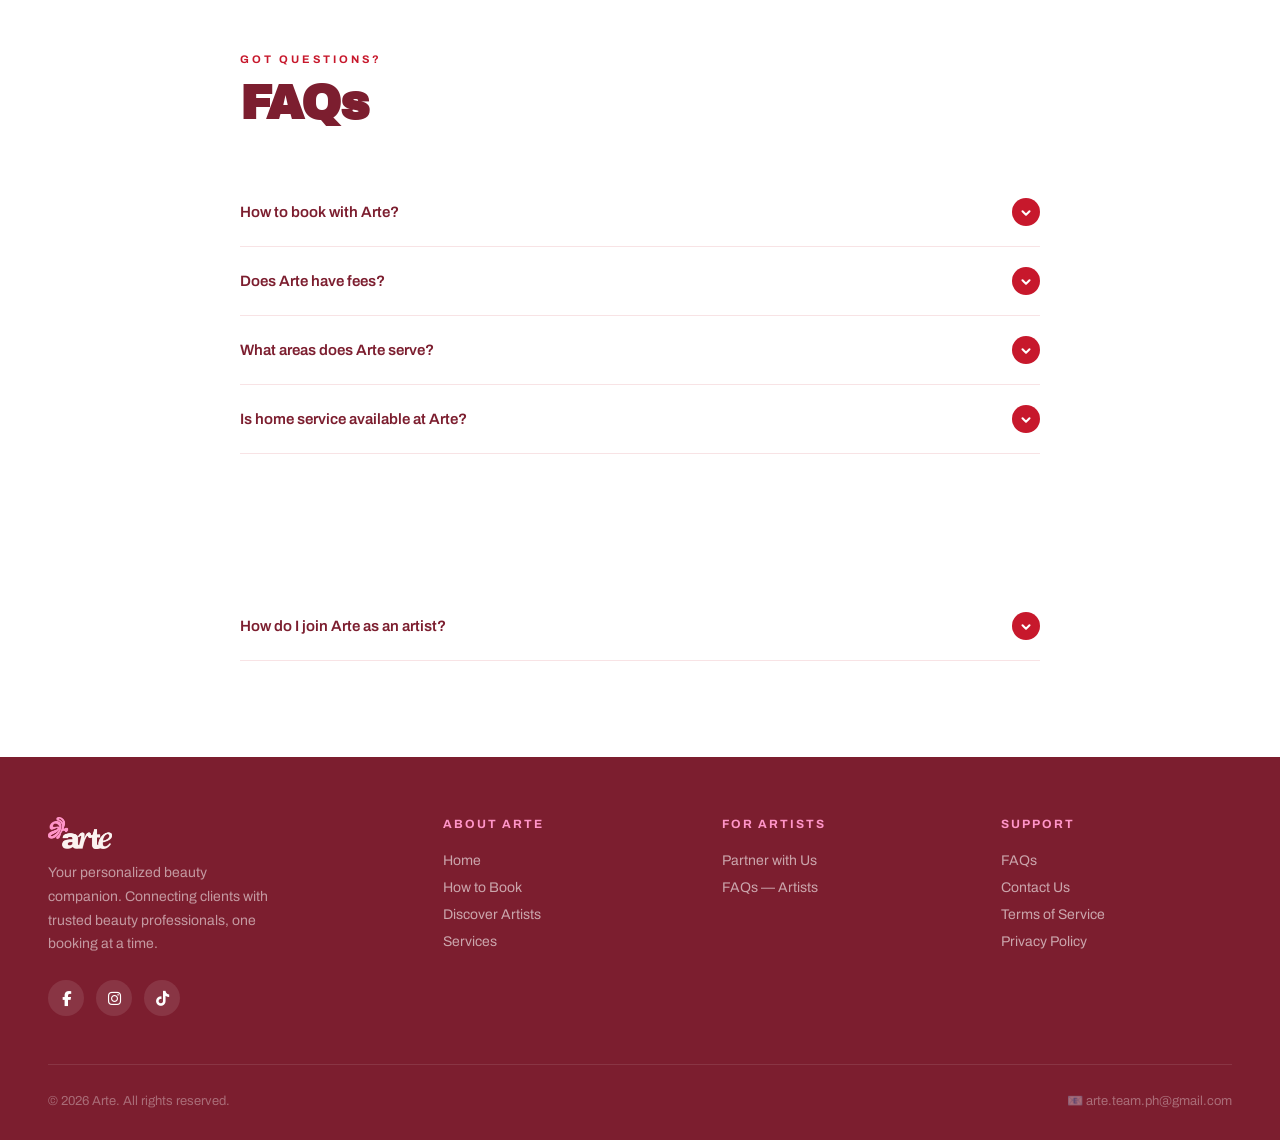
==== commit 45f82c3b: "Update bookings secured amount to ₱1M" ====
--- a/index.html
+++ b/index.html
@@ -100,7 +100,7 @@
     <div class="stat-label">Verified Artists</div>
   </div>
   <div class="stat-item reveal">
-    <div class="stat-number">₱900K+</div>
+    <div class="stat-number">₱1M+</div>
     <div class="stat-label">Bookings Secured</div>
   </div>
   <div class="stat-item reveal service-area">
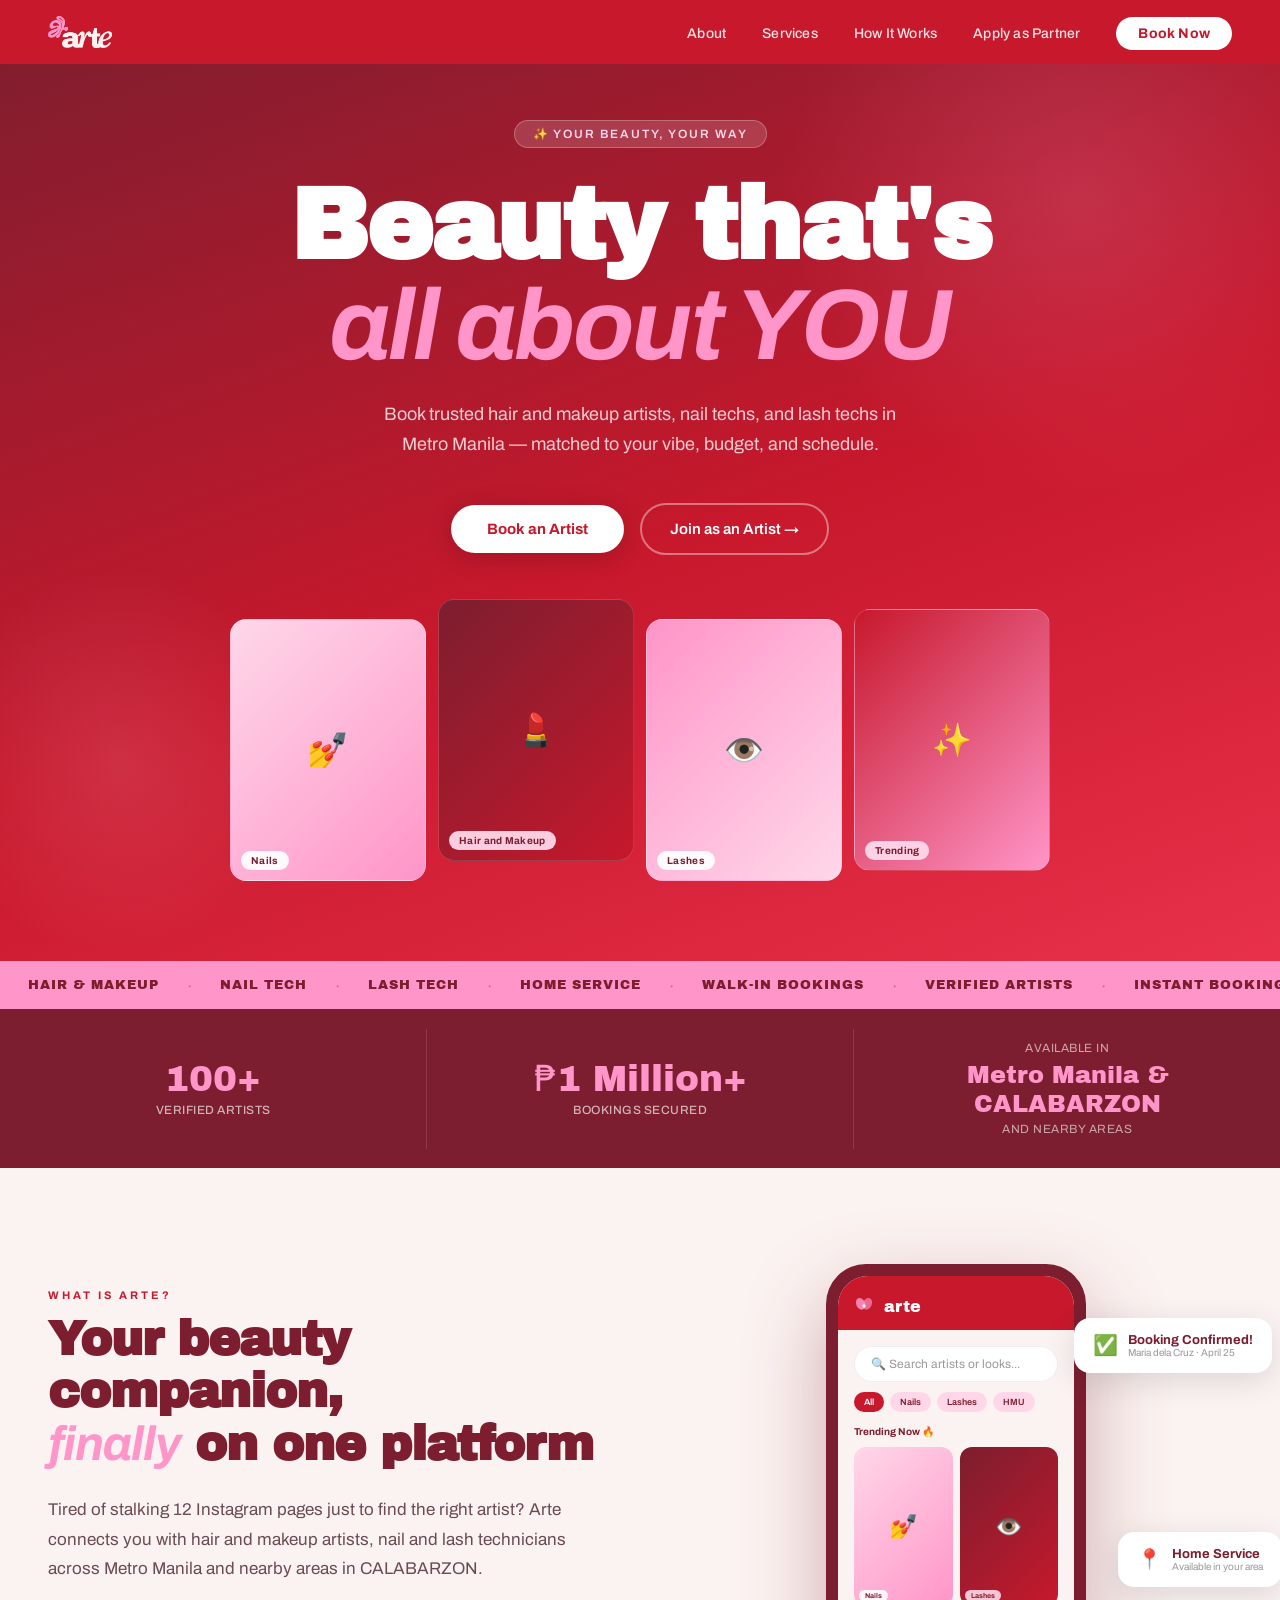
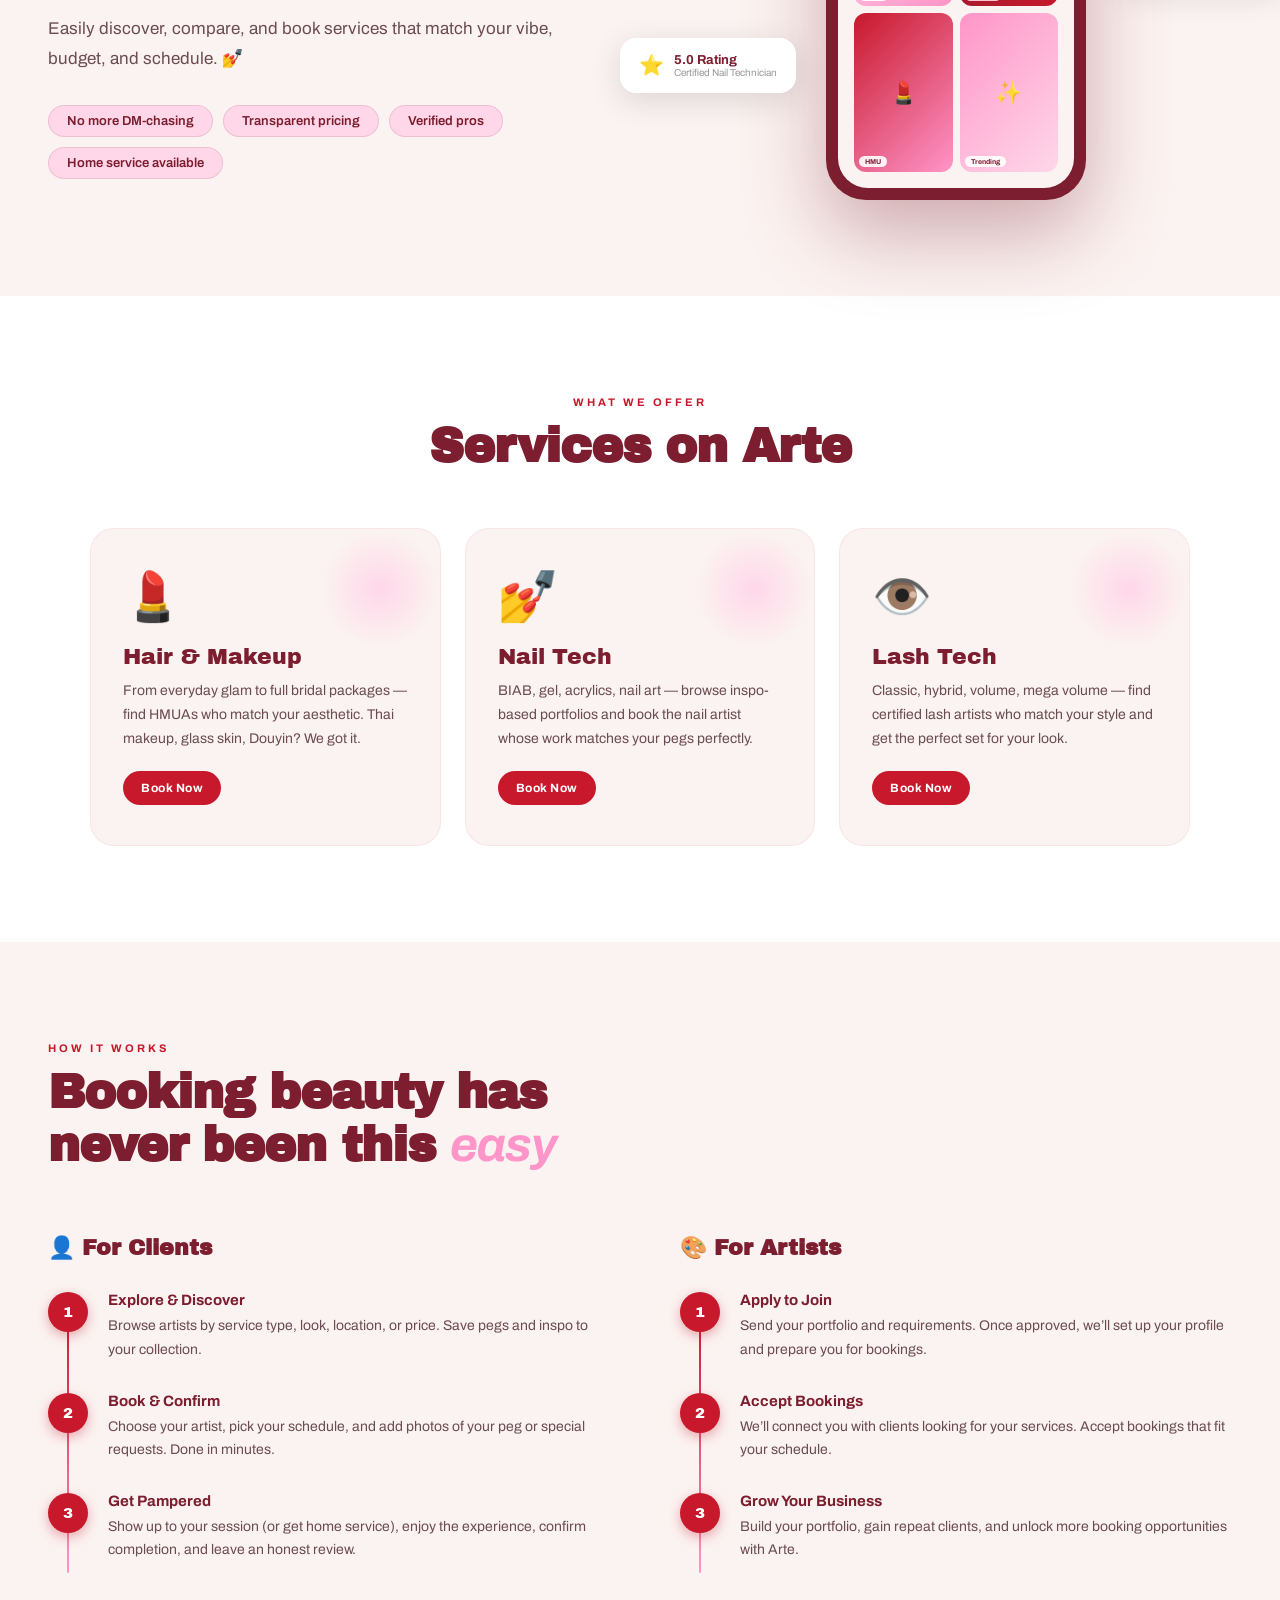
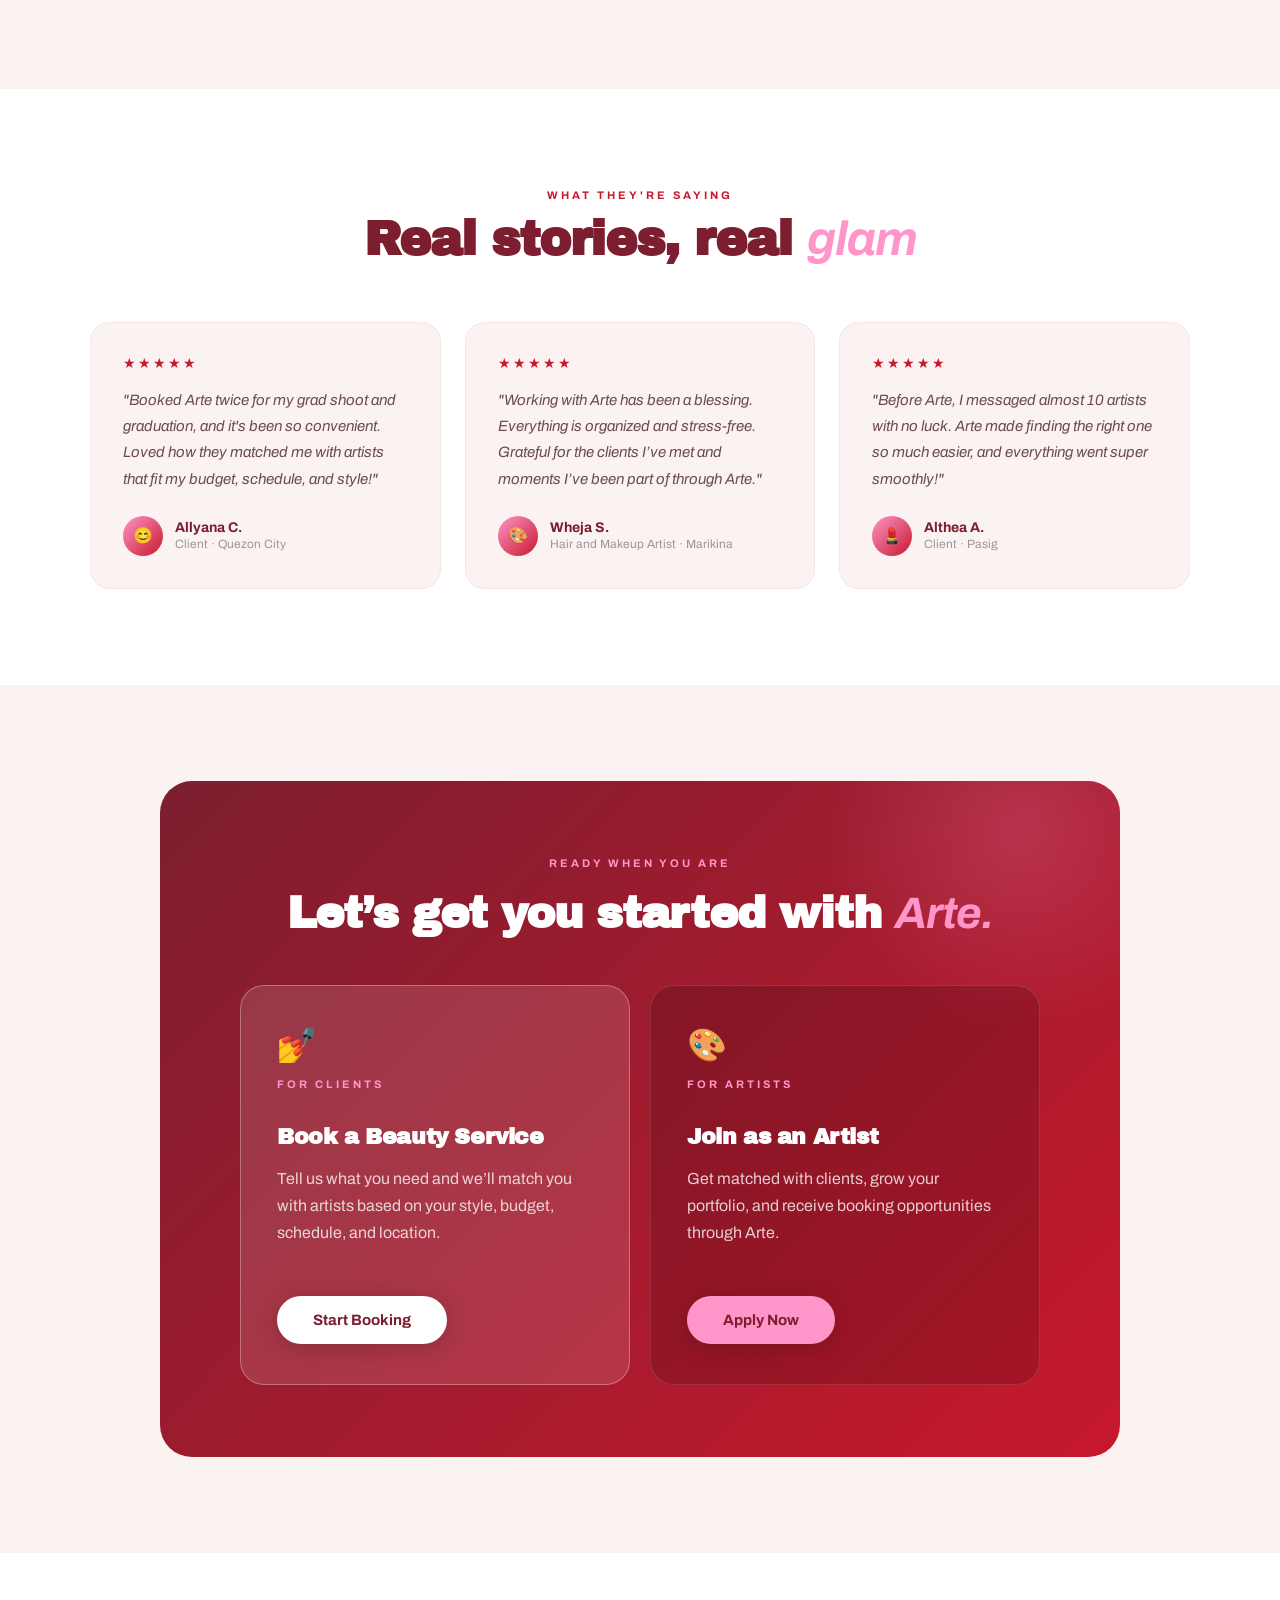
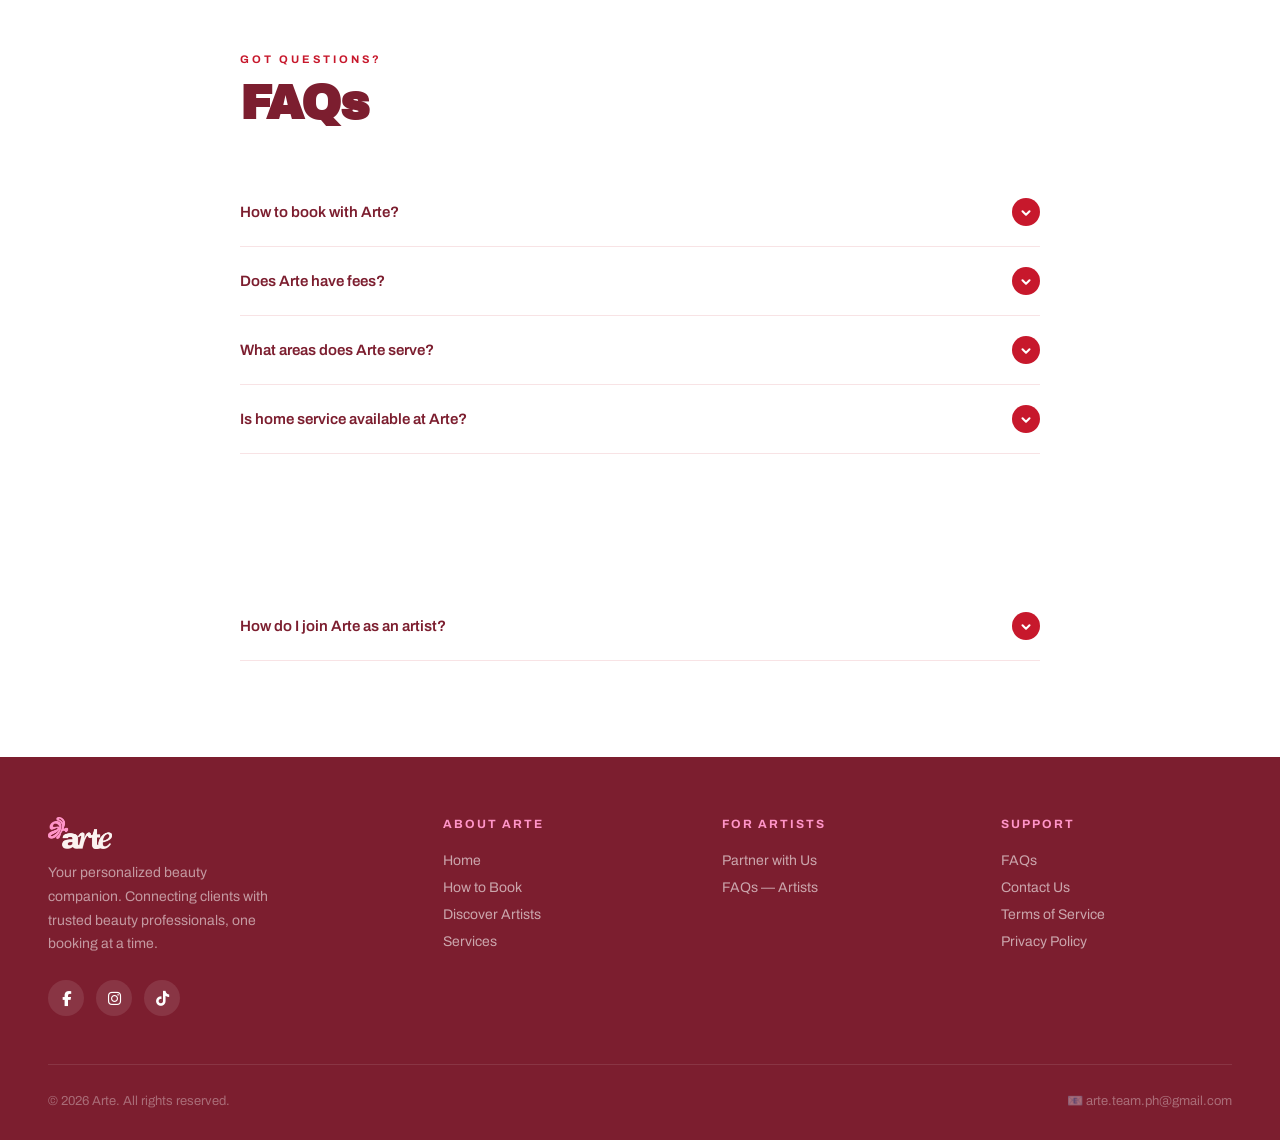
==== commit 552dec9b: "Update booking amount display from '₱1M' to '₱1 Million'" ====
--- a/index.html
+++ b/index.html
@@ -100,7 +100,7 @@
     <div class="stat-label">Verified Artists</div>
   </div>
   <div class="stat-item reveal">
-    <div class="stat-number">₱1M+</div>
+    <div class="stat-number">₱1 Million+</div>
     <div class="stat-label">Bookings Secured</div>
   </div>
   <div class="stat-item reveal service-area">
